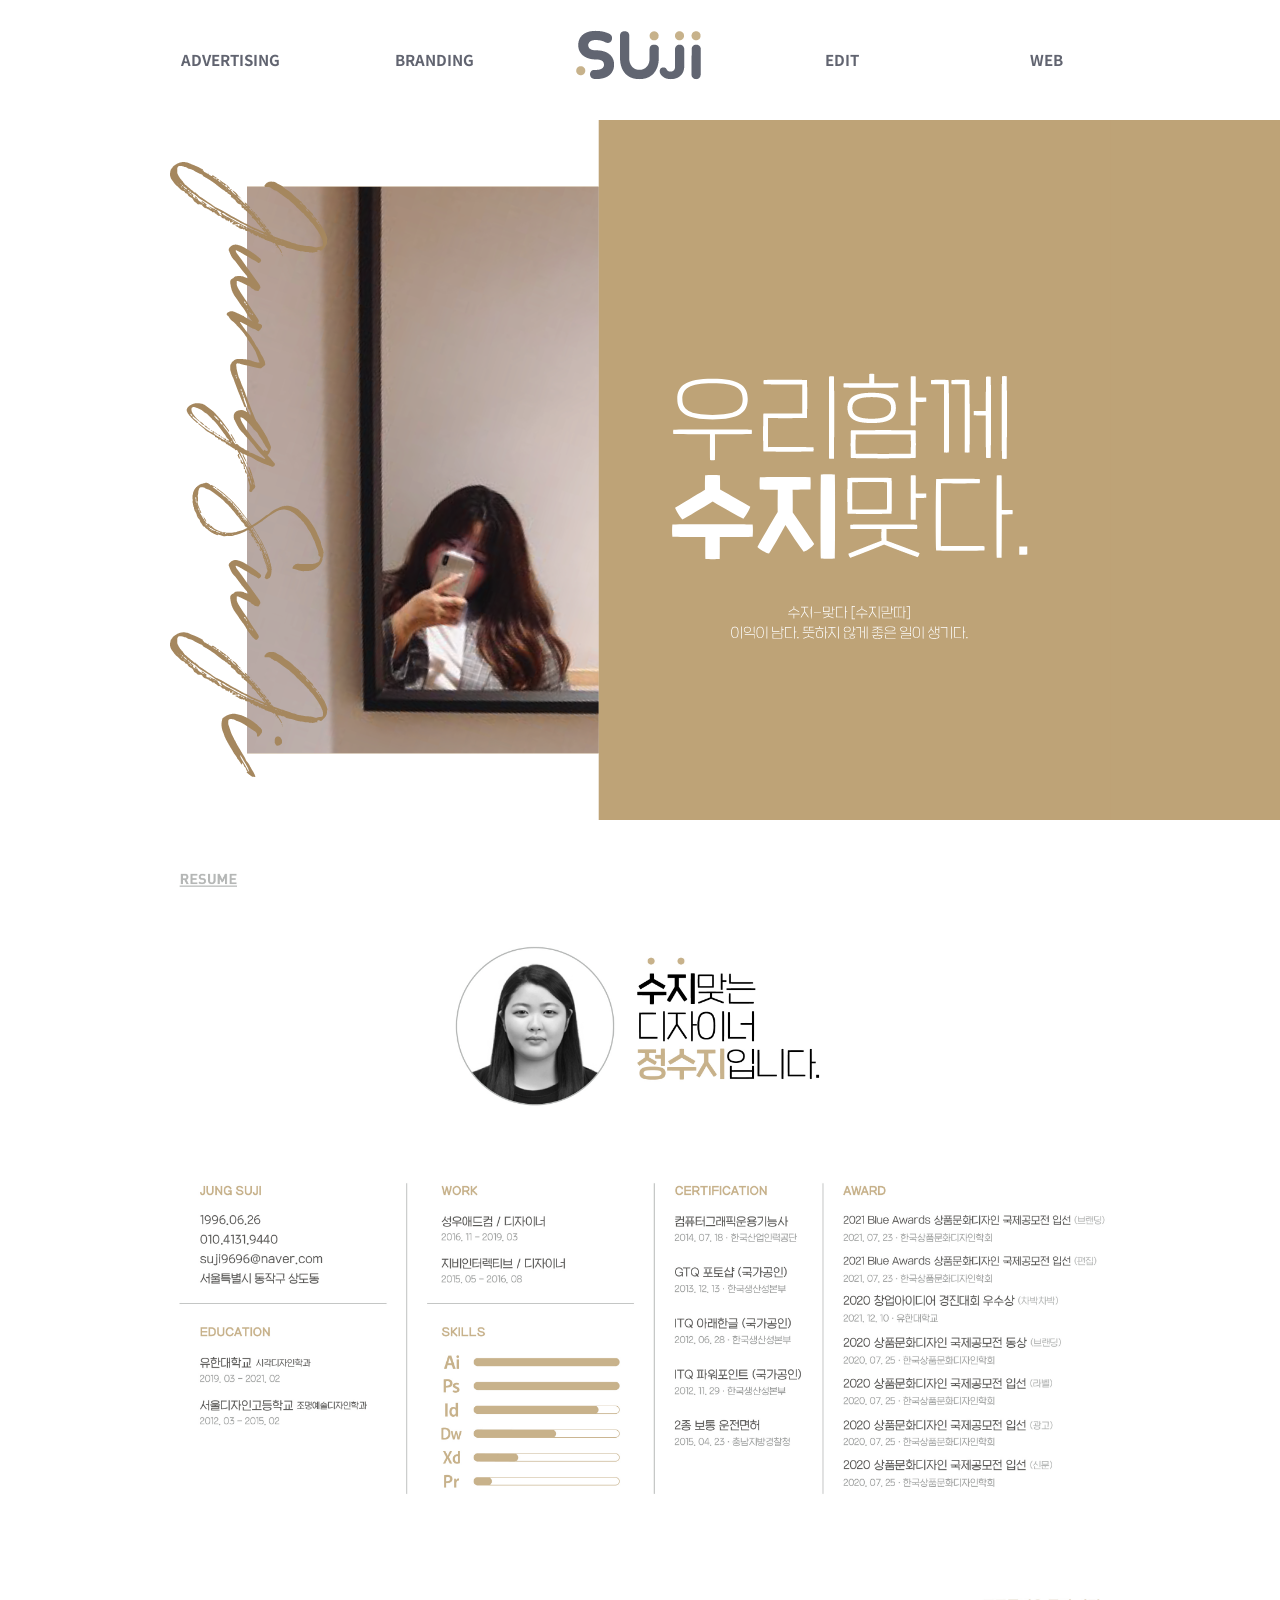
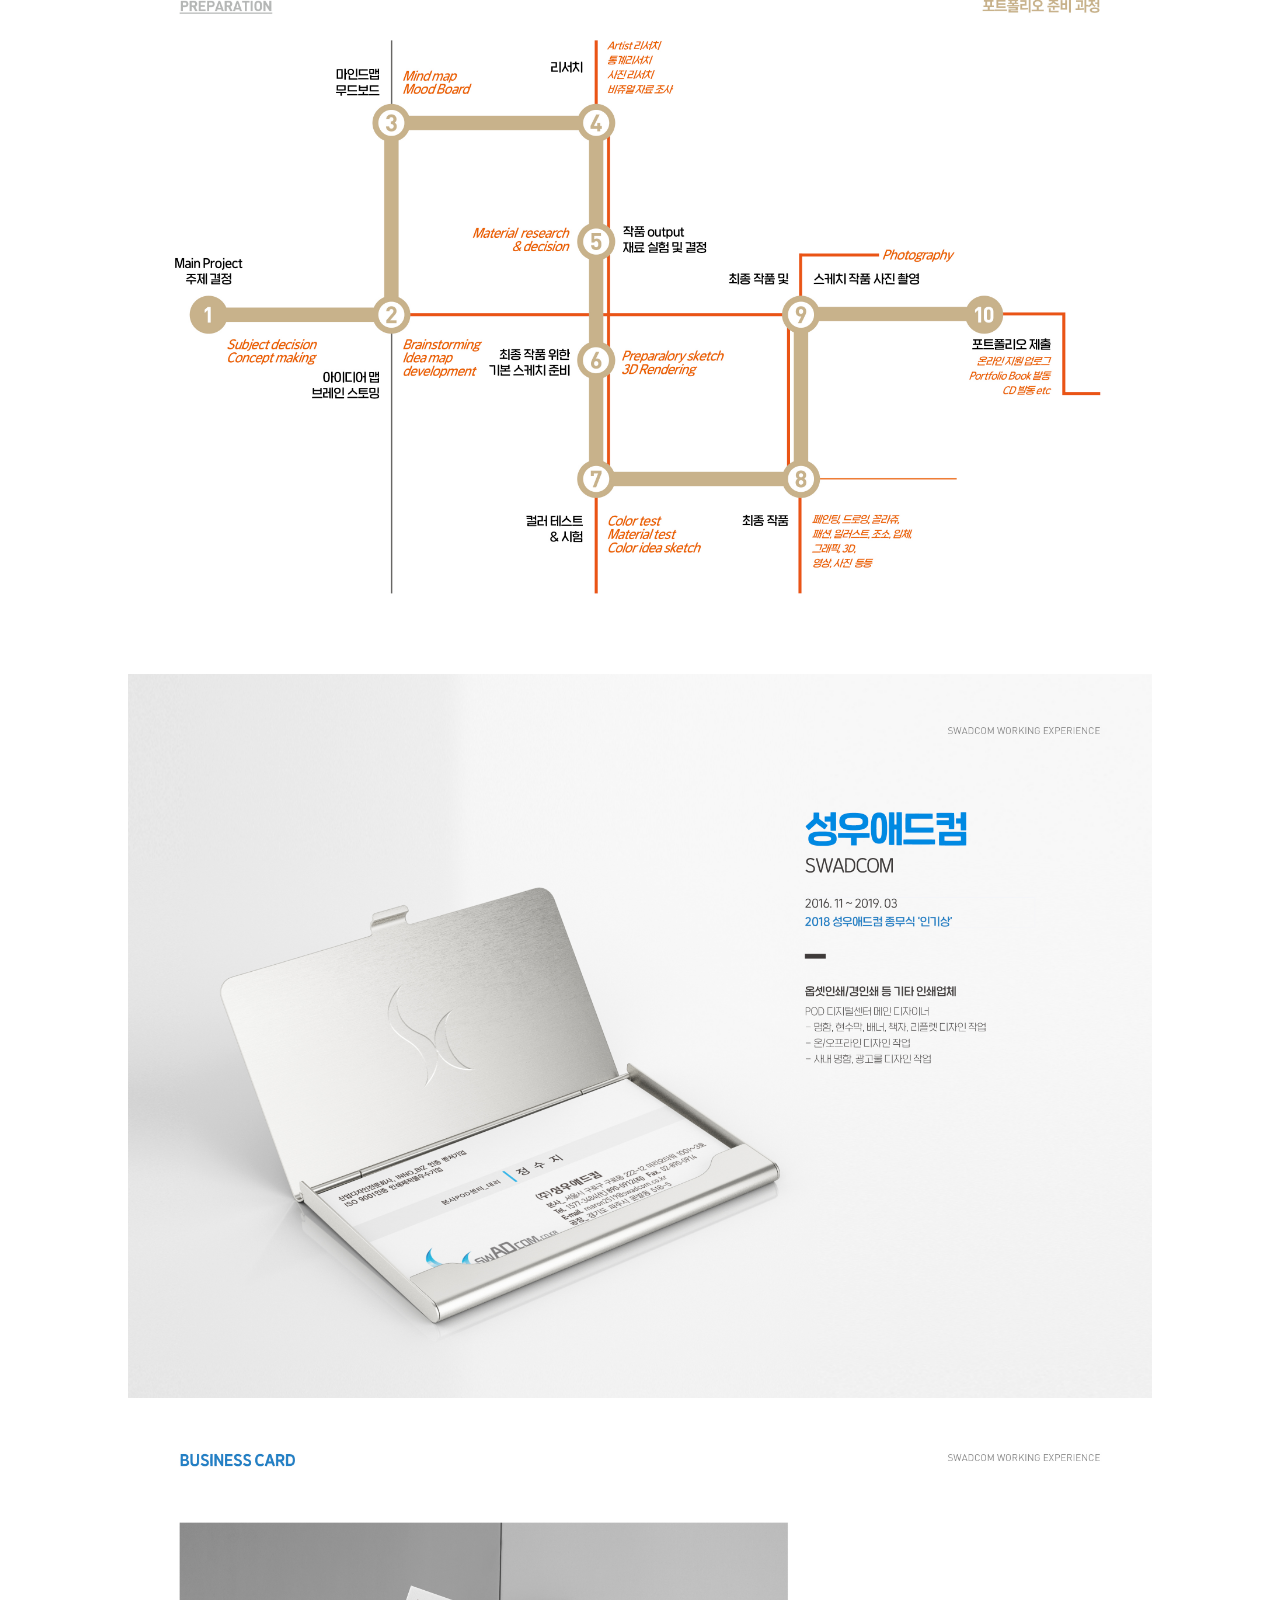
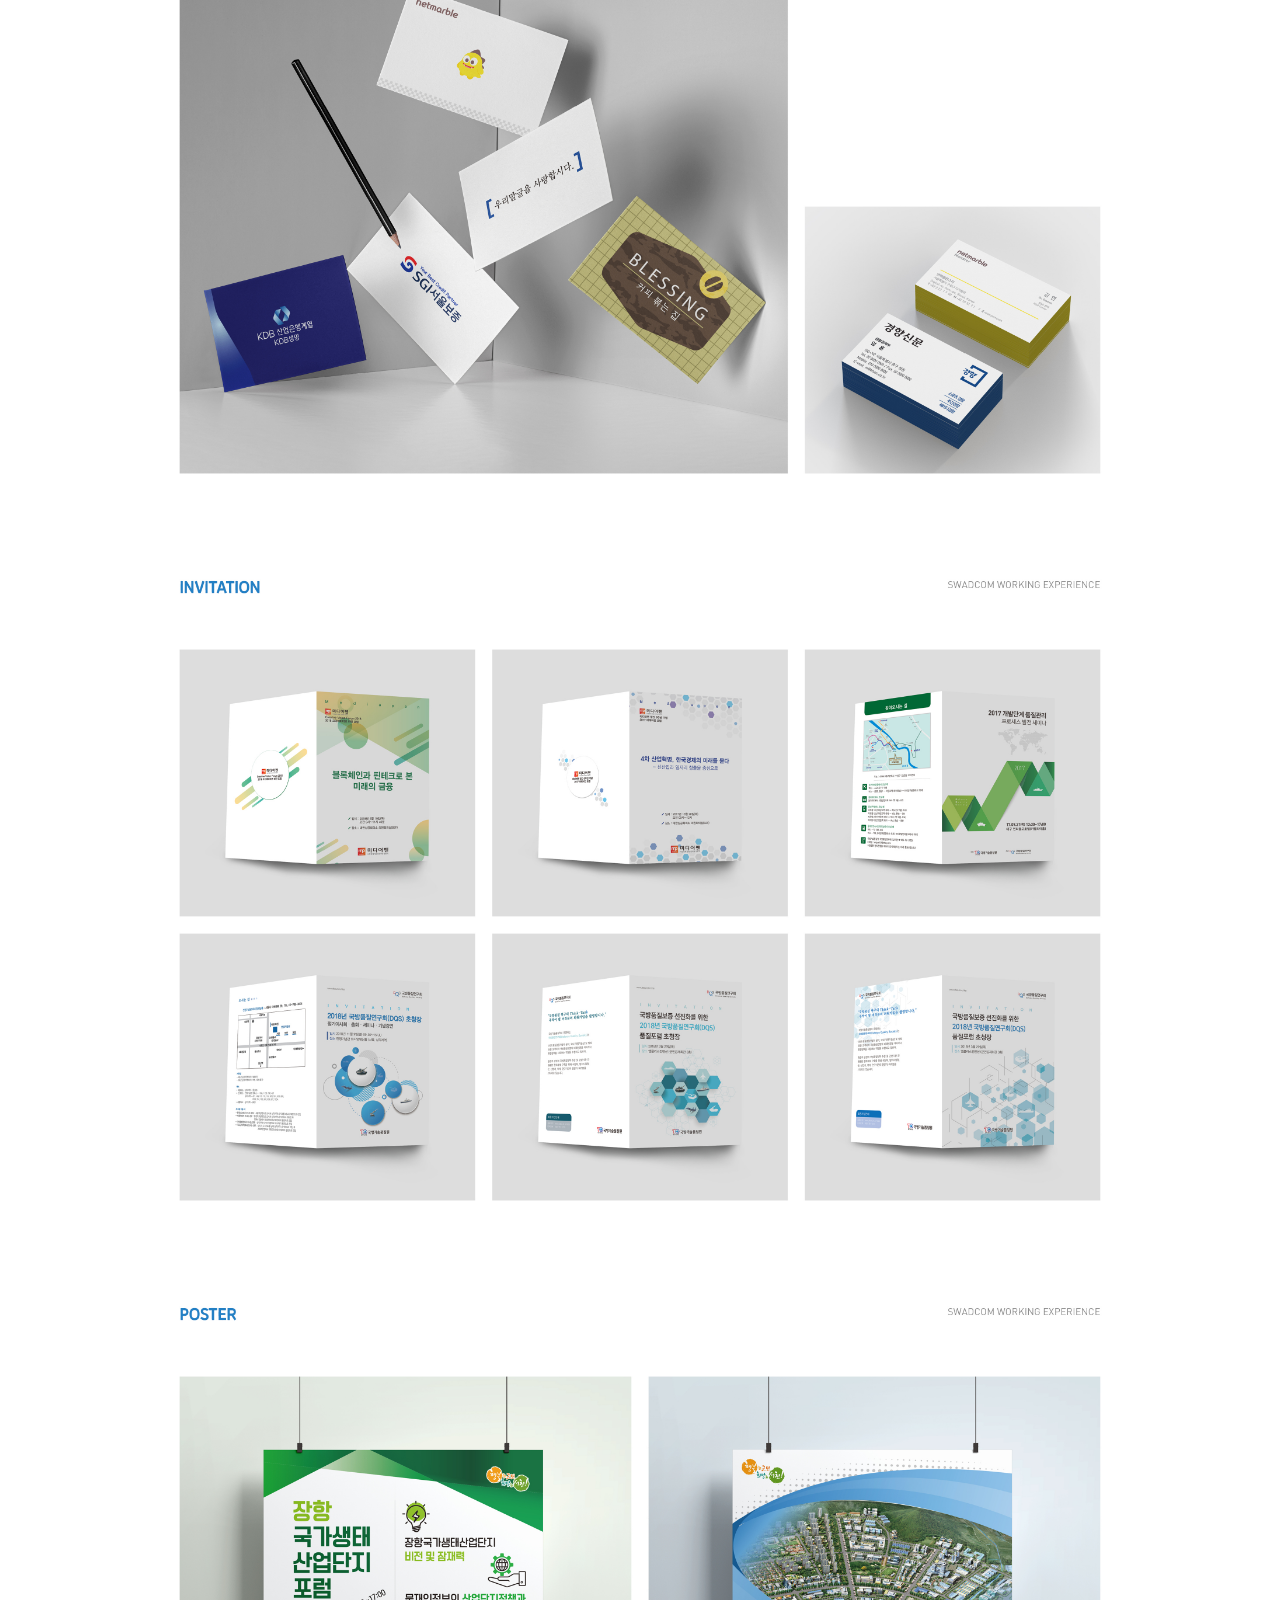
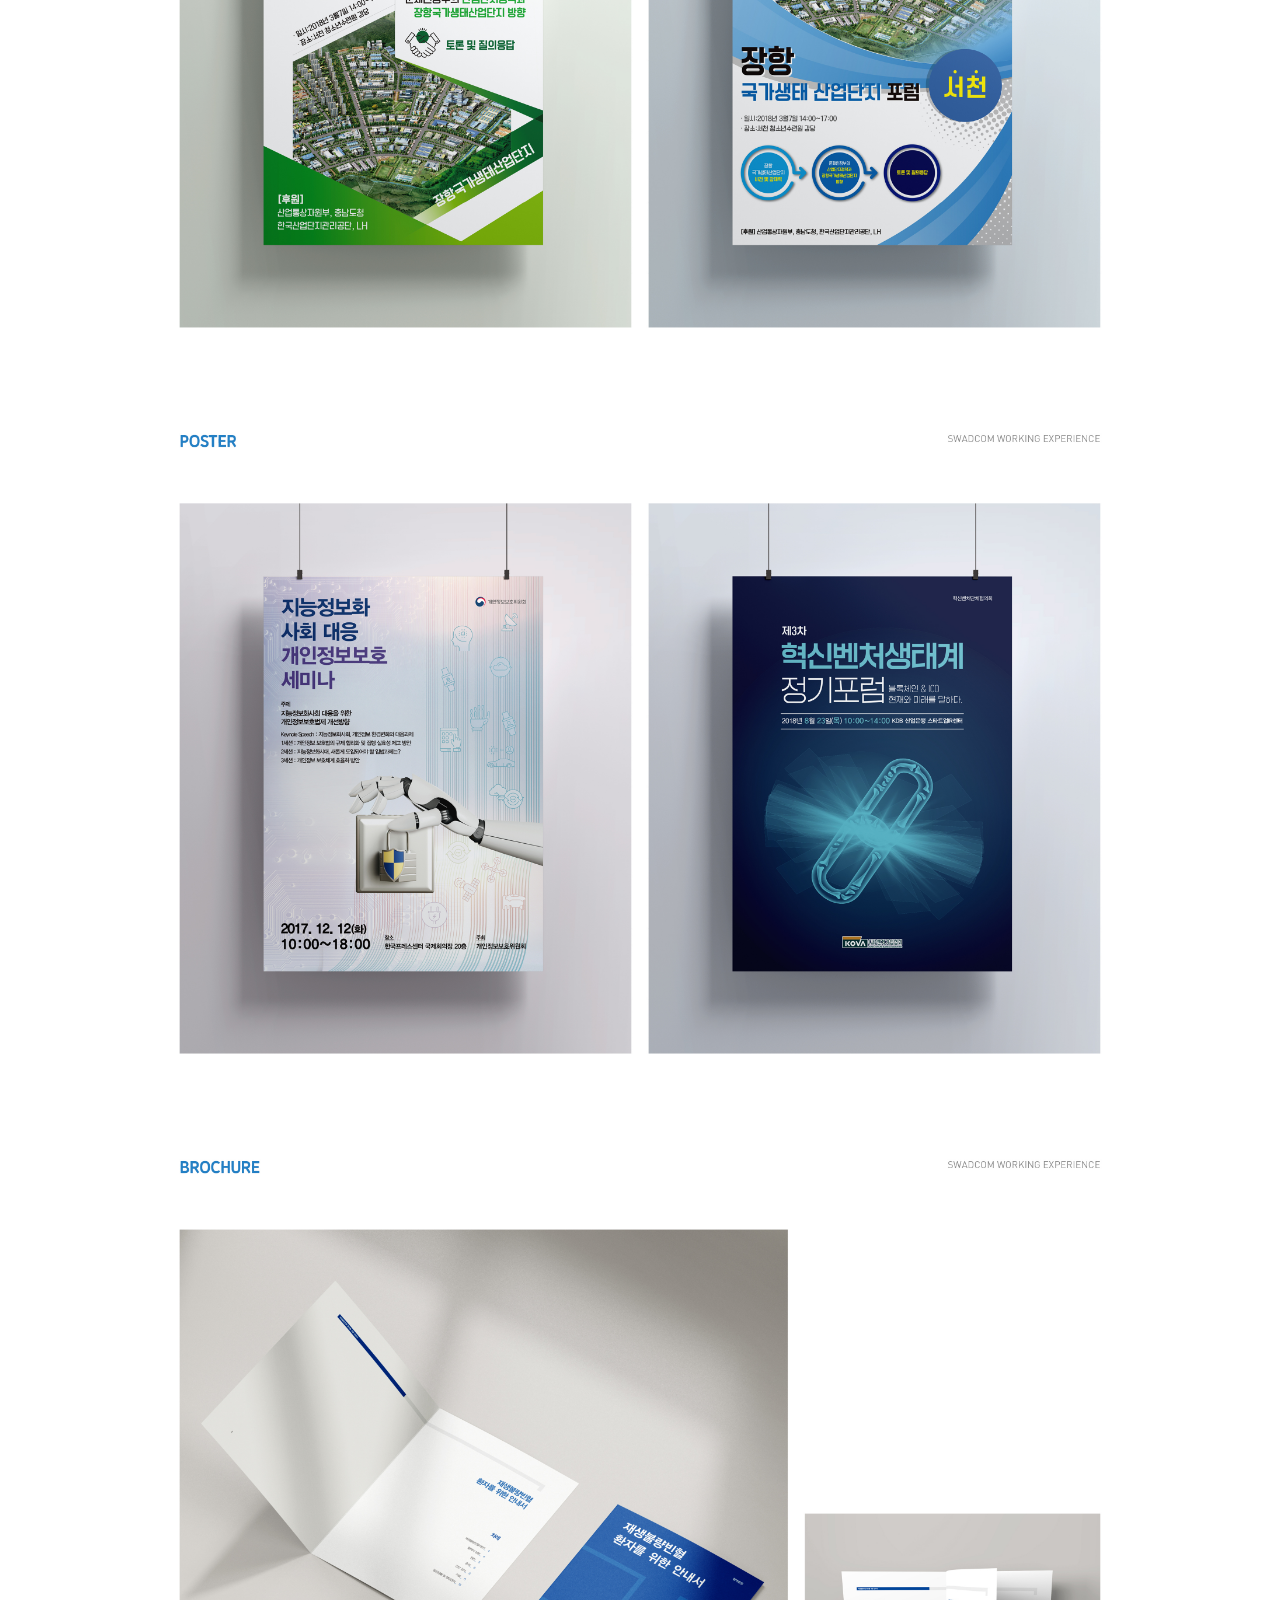
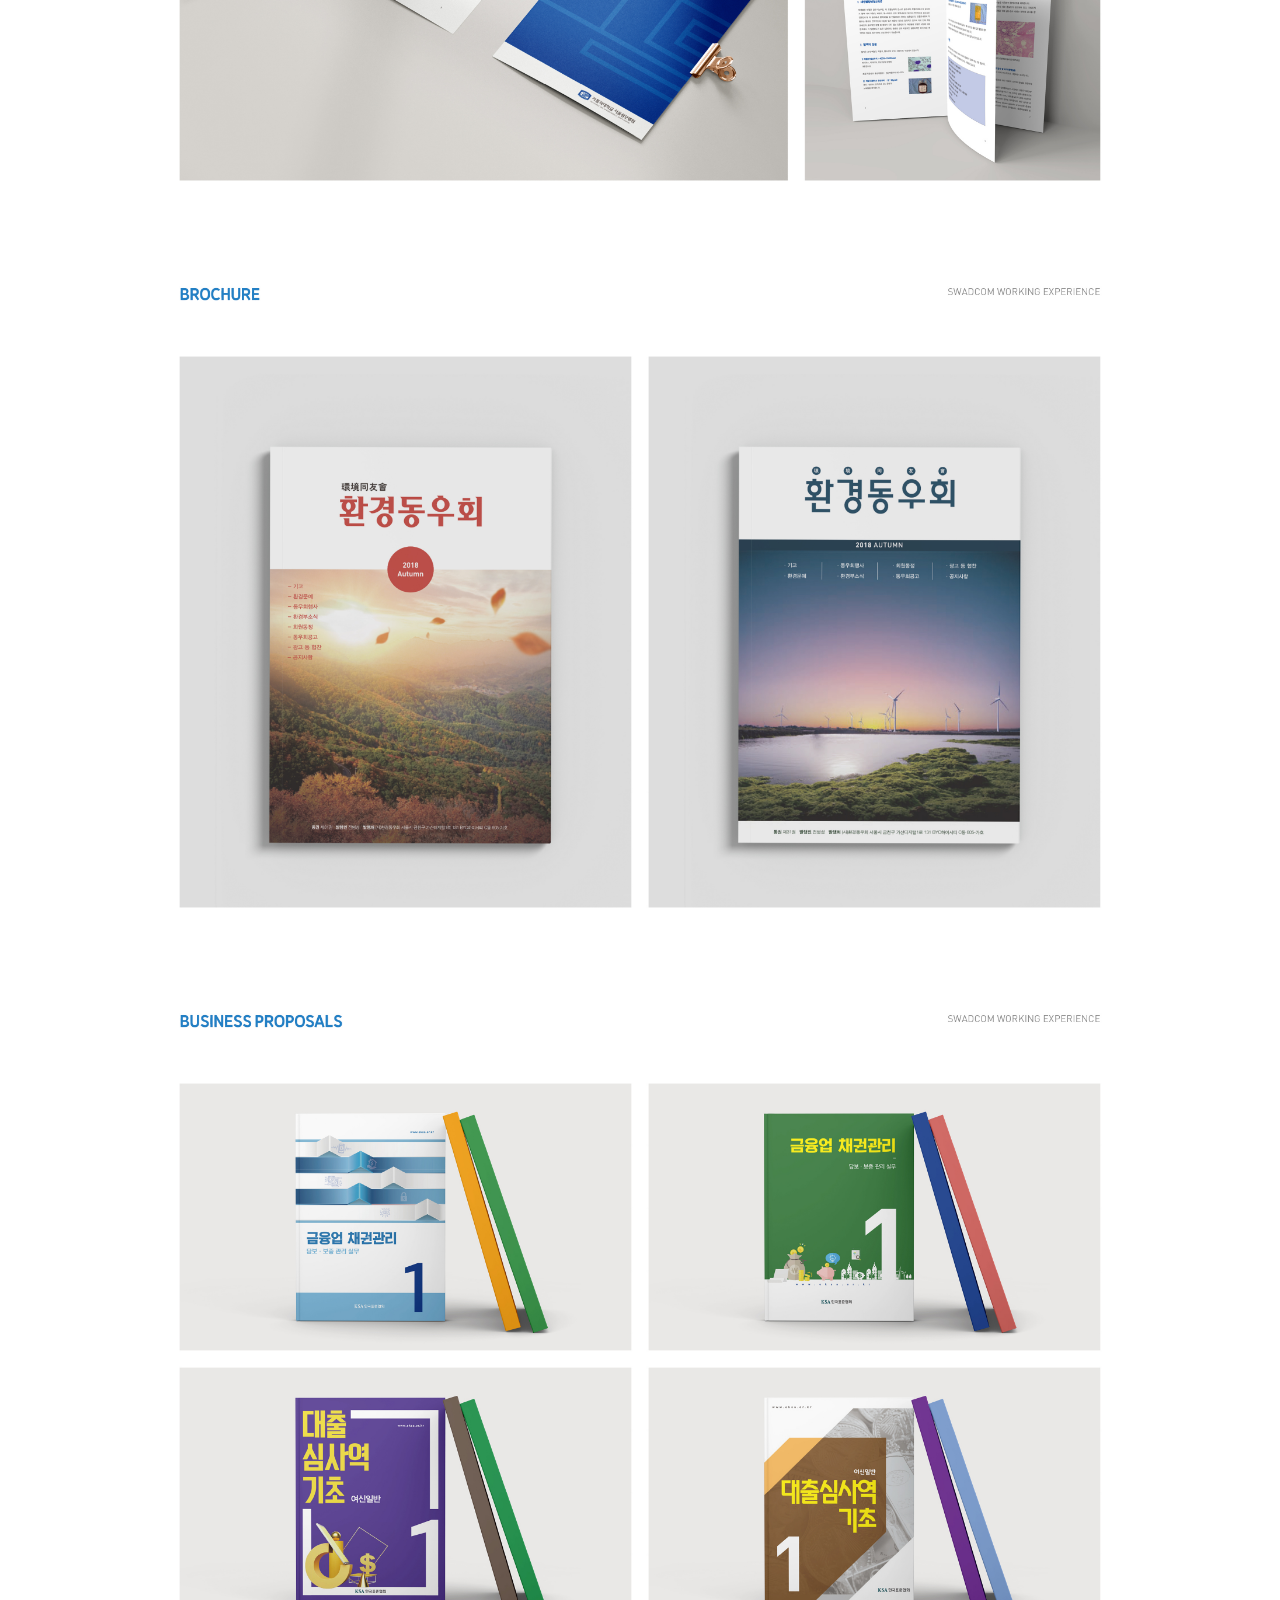
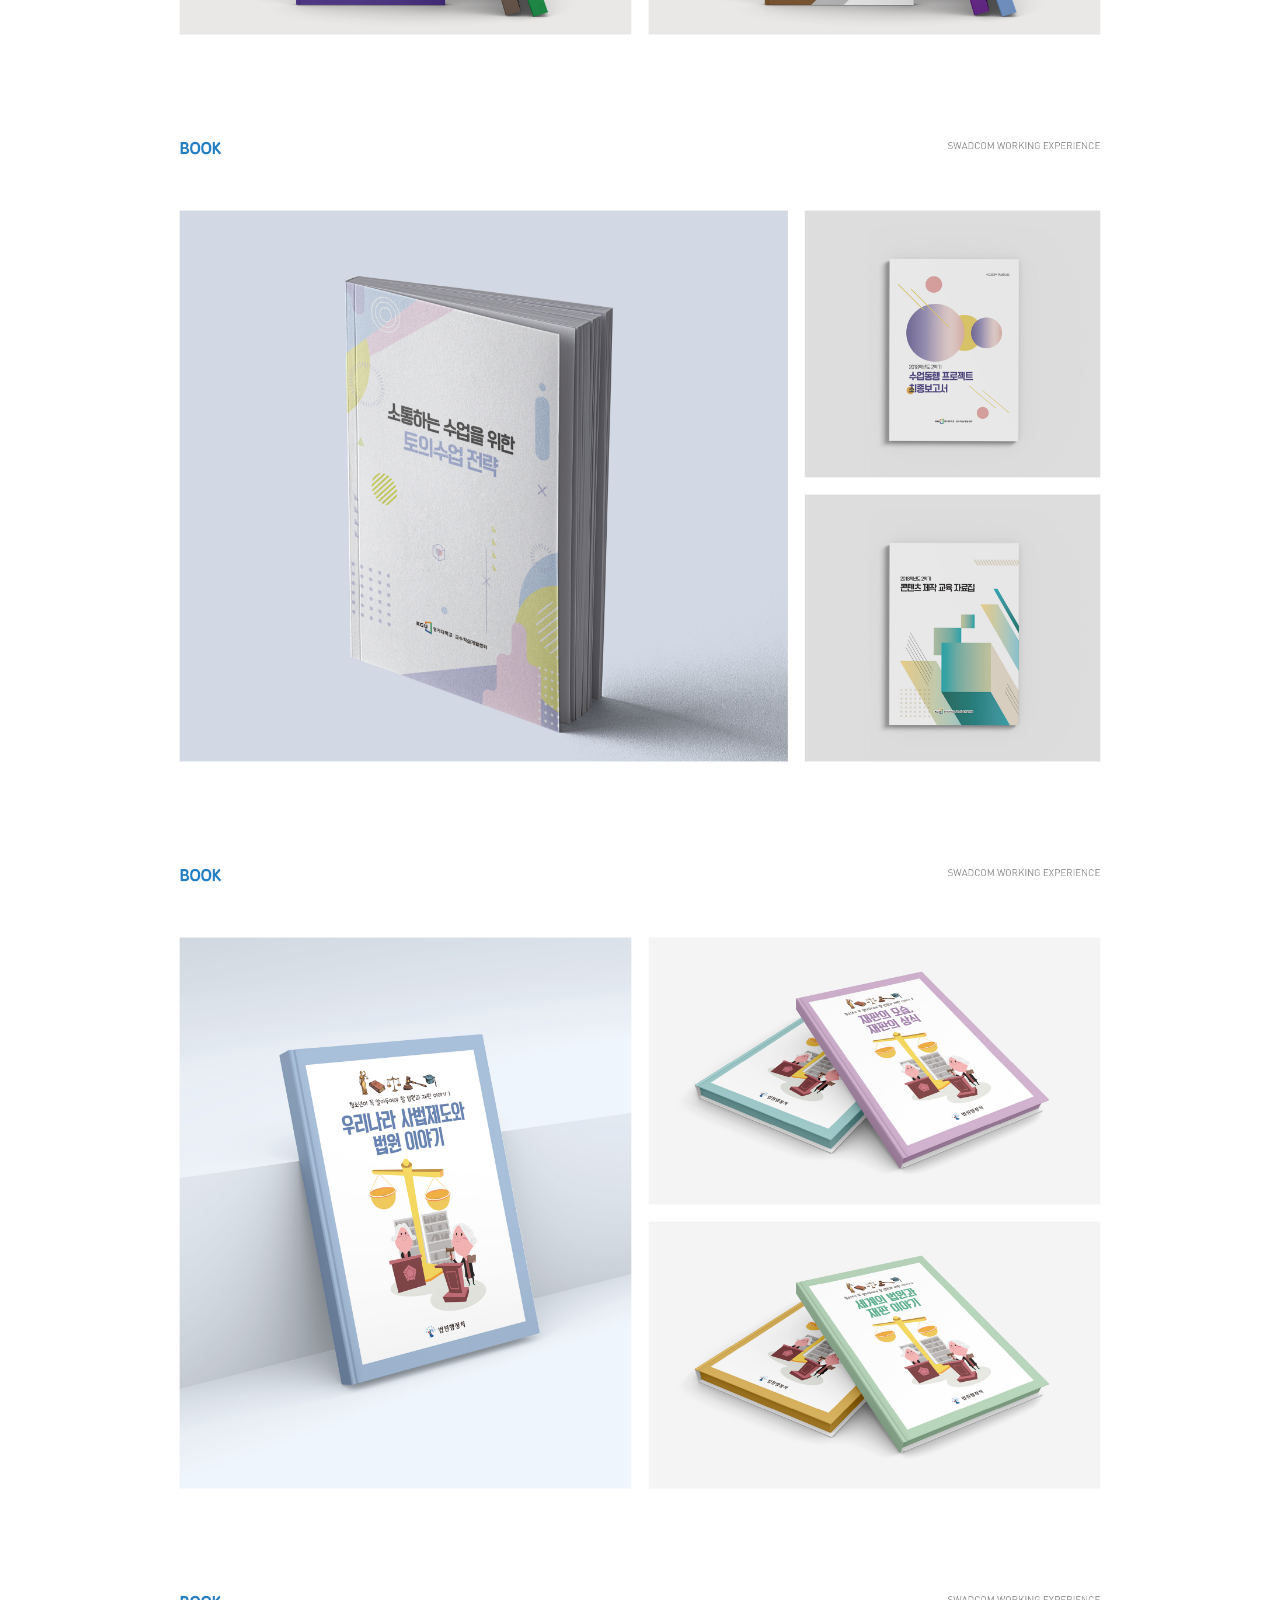
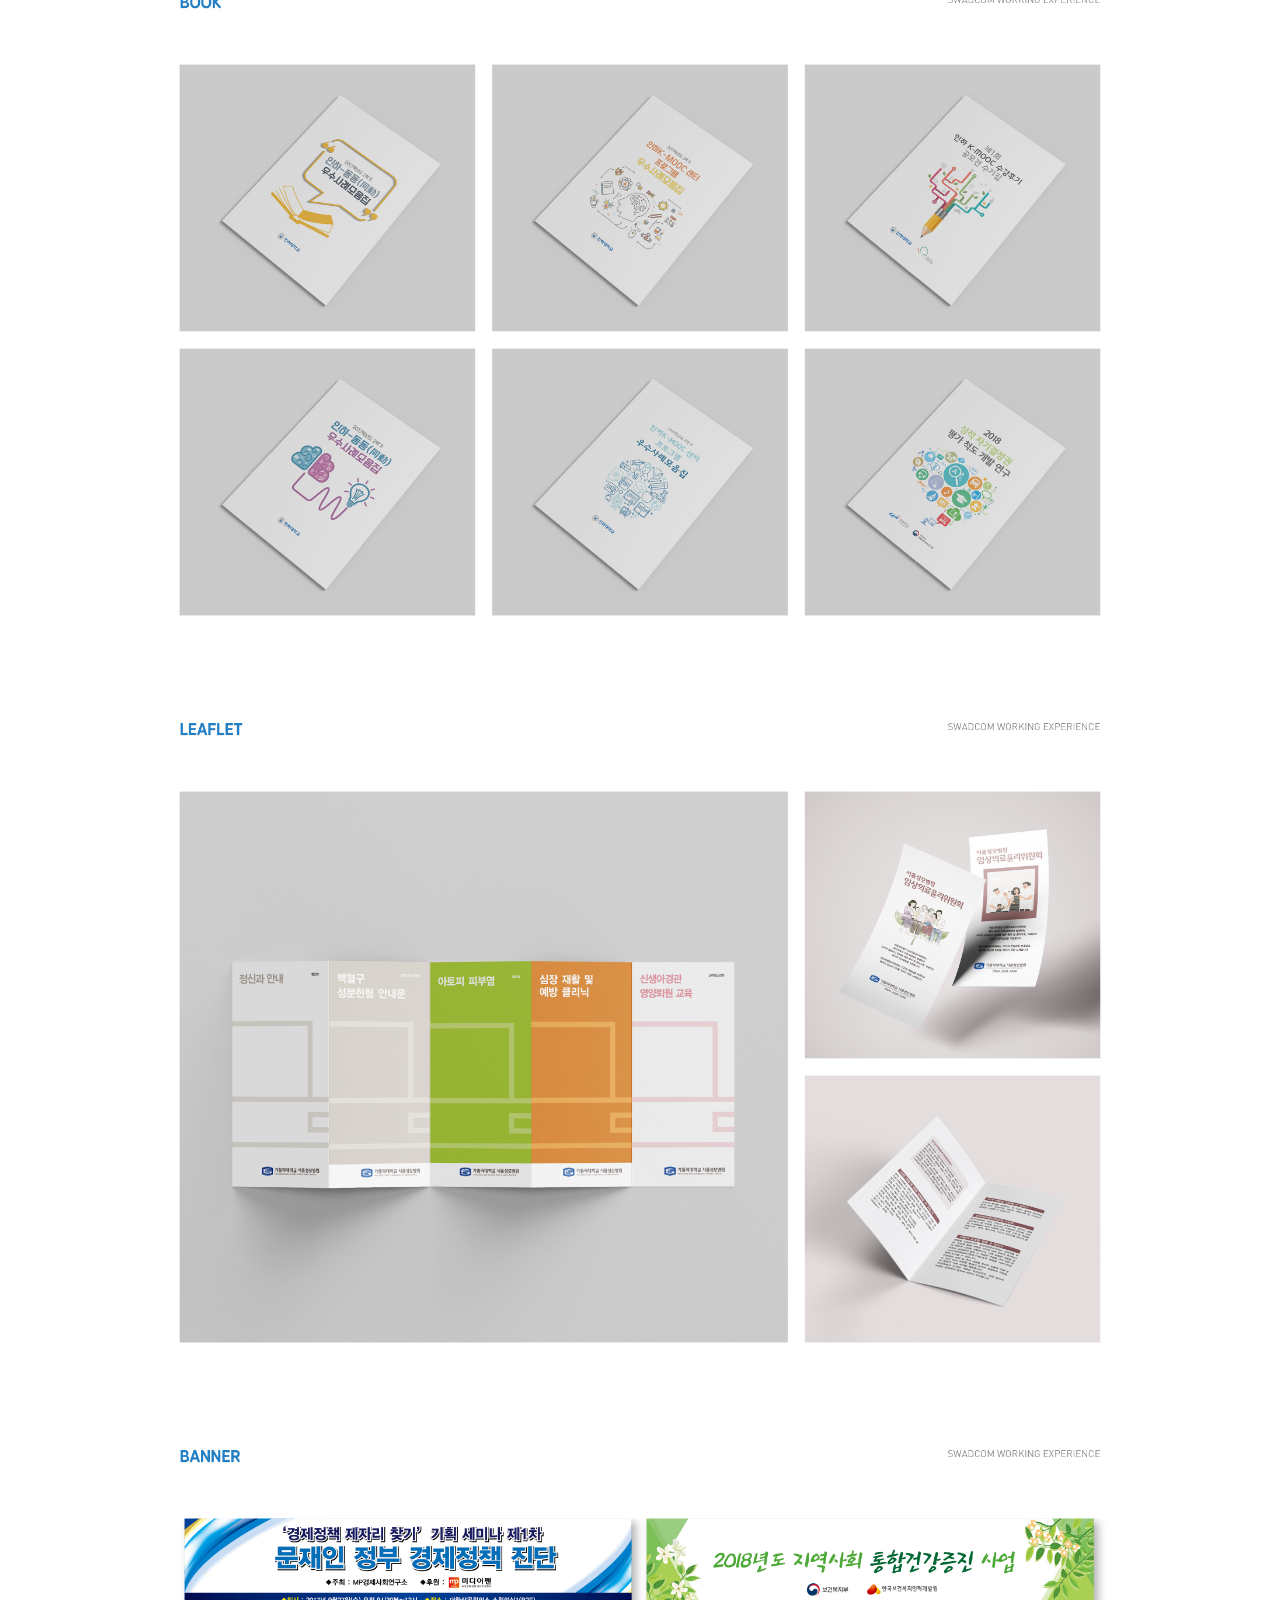
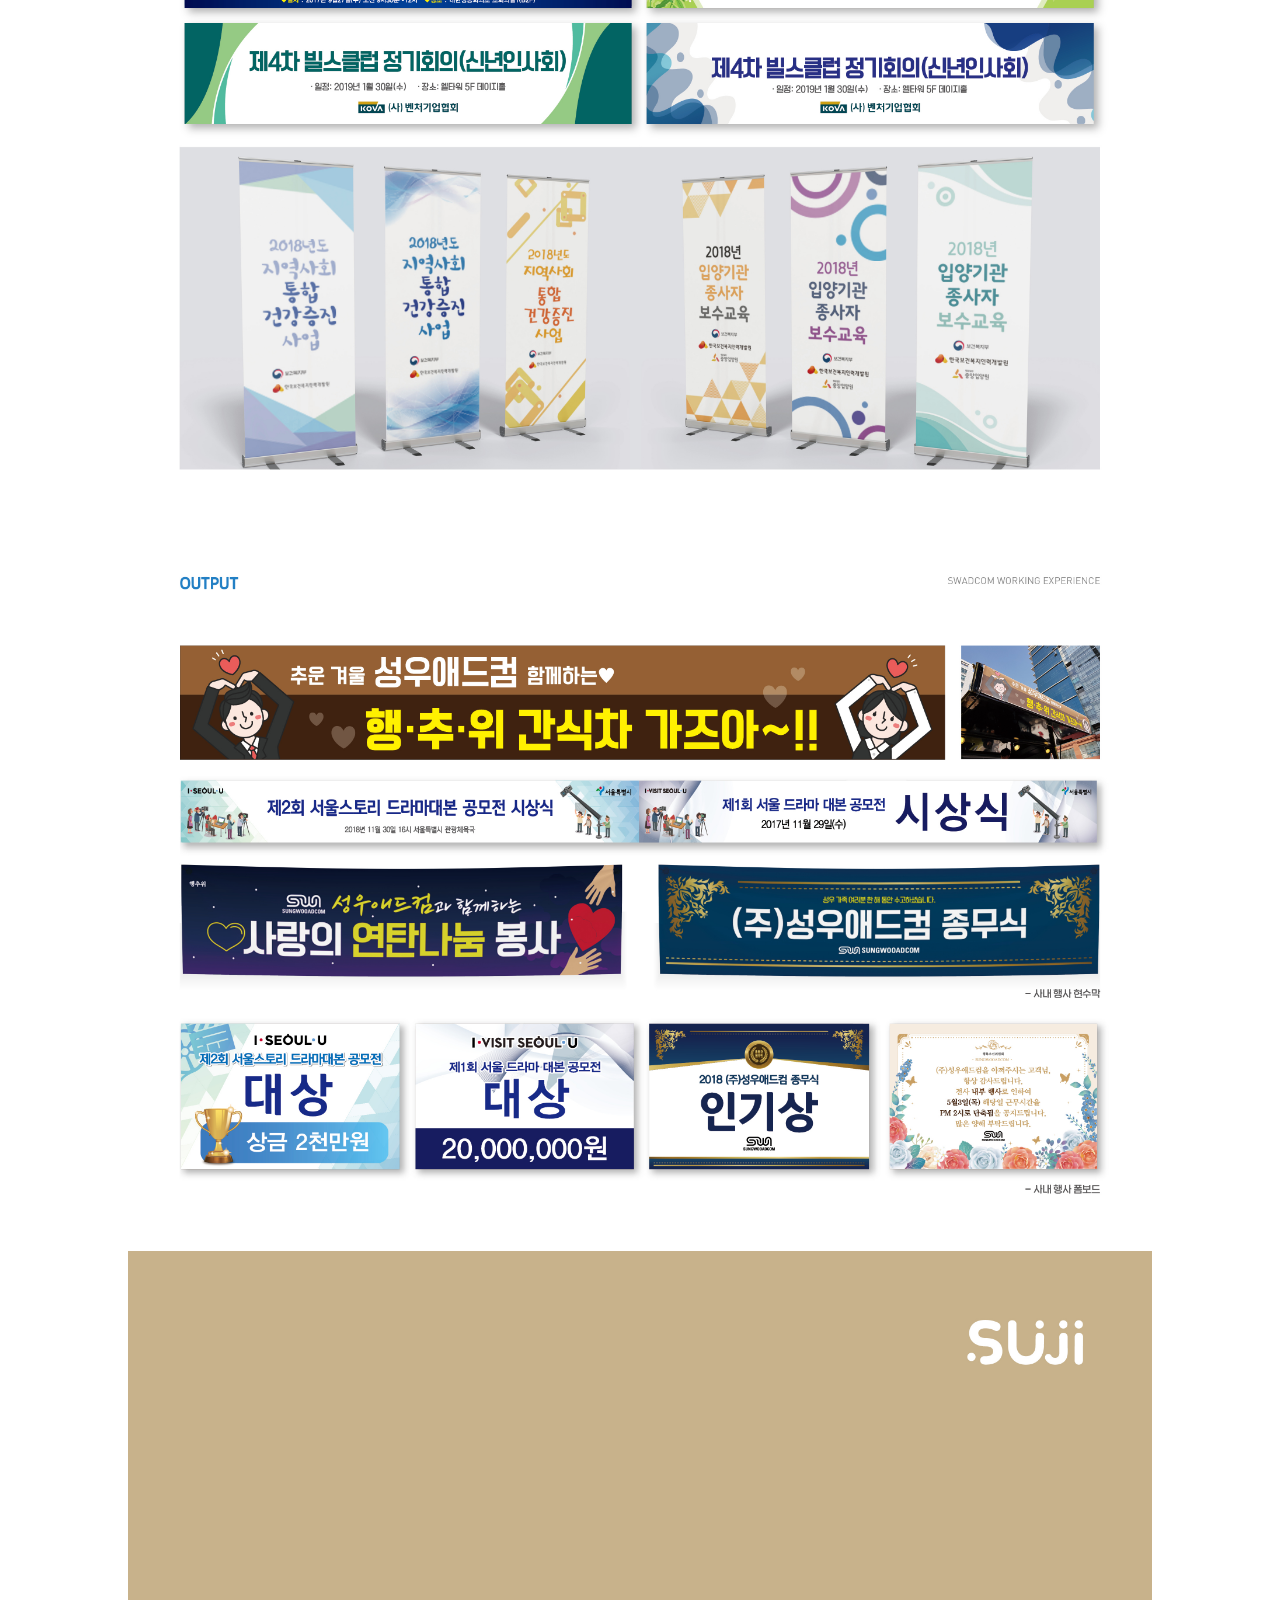
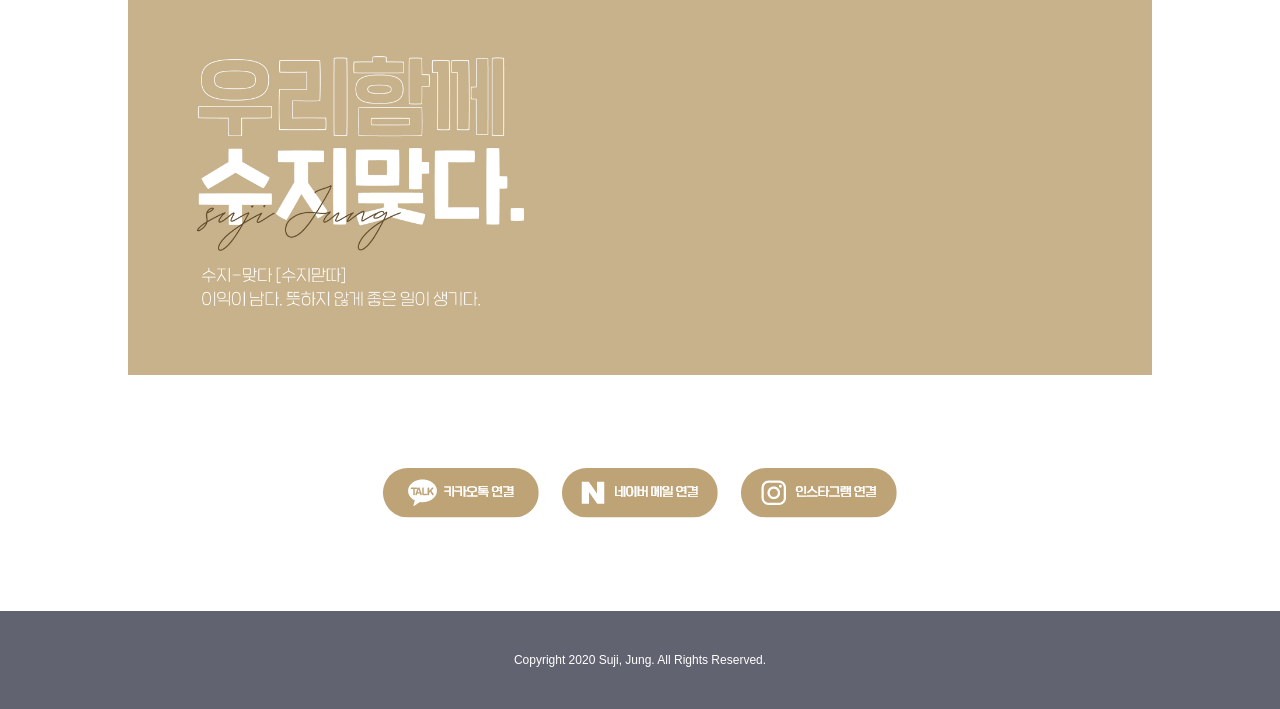
==== index.html @ 8b46e0ab "Add files via upload" ====
<!doctype html>
<html>
<head>
<meta charset="utf-8">
<title>SUJI_portfolio</title>
<!--외부스타일시트연결(link)-->
<link rel="stylesheet" href="css/style.css" type="text/css">
<link rel="preconnect" href="https://fonts.gstatic.com">
<link href="https://fonts.googleapis.com/css2?family=Lato:wght@300;400&family=Noto+Sans+KR:wght@400&display=swap" rel="stylesheet">
</head>

<script type="text/javascript"> var UserAgent = navigator.userAgent; if (UserAgent.match(/iPhone|ipad|Android|Windows CE|BlackBerry|Symbian|Windows Phone|webOS|Opera Mini|Opera Mobi|POLARIS|IEMobile|lgtelecom|nokia|SonyEricsson/i) != null || UserAgent.match(/LG|SAMSUNG|Samsung/) != null) { location.href = "m_index.html"; }
  </script>

<body>
<div id="menubar">
	<header id="header"><!--메뉴바-->
	<div>
		<ul class="gnb">
			<li><a href="advertising.html">ADVERTISING</a></li>
			<li><a href="branding.html">BRANDING</a></li>
			<li><a href="index.html"><img src="img/logo.png" alt="로고"></a></li>
			<li><a href="edit.html">EDIT</a></li>
			<li><a href="web.html">WEB</a></li>
		</ul>
	</div>
	</header>
</div>

<div class="main"><!--메인비쥬얼-->
	<div id="visual">
		<img src="img/index/main.png" alt="메인이미지">
	</div>
</div>

<div id="container"><!--컨텐츠-->
	<div class="container_1">
		<img src="img/index/main_img (1).jpg" alt="작품">
		<img src="img/index/main_img (2).jpg" alt="작품">
		<img src="img/index/main_img (3).jpg" alt="작품">
		<img src="img/index/main_img (4).jpg" alt="작품">
		<img src="img/index/main_img (5).jpg" alt="작품">
		<img src="img/index/main_img (6).jpg" alt="작품">
		<img src="img/index/main_img (7).jpg" alt="작품">
		<img src="img/index/main_img (8).jpg" alt="작품">
		<img src="img/index/main_img (9).jpg" alt="작품">
		<img src="img/index/main_img (10).jpg" alt="작품">
		<img src="img/index/main_img (11).jpg" alt="작품">
		<img src="img/index/main_img (12).jpg" alt="작품">
		<img src="img/index/main_img (13).jpg" alt="작품">
		<img src="img/index/main_img (14).jpg" alt="작품">
		<img src="img/index/main_img (15).jpg" alt="작품">
		<img src="img/index/main_img (16).jpg" alt="작품">
		<img src="img/index/main_img (17).jpg" alt="끝">
	</div>
</div>

<div id="link"><!--sns연결-->
		<a href="https://open.kakao.com/o/su3KUHgd" rel="카카오톡"><img src="img/index/link.png"></a>
		<a href="mailto:suji9696@naver.com" rel="메일"><img src="img/index/link2.png"></a>
		<a href="https://www.instagram.com/bonanza.2g/" rel="인스타그램"><img src="img/index/link3.png"></a>
</div>

<footer id="footer"><!--푸터-->
		<address class="company">Copyright 2020 Suji, Jung. All Rights Reserved.</address>
</footer>

</body>
</html>
---- css/style.css ----
@charset "utf-8";


*{margin:0; padding:0;} 
body {font-size:12px; font-family:sans-serif;}
ul {list-style:none;} 
img {border:0;}
a {text-decoration:none; color:#000;}


#menubar {width:1024px; margin:0 auto;} /* 메뉴바 */
#header {width:1024px;  height:120px; overflow:hidden; text-align: center; vertical-align: middle;}

.logo {width:250px; height:60px;}
.gnb {width:1024px; height:100px; padding: 0; padding-top: 20px; overflow:hidden; font-family: 'Lato', sans-serif;
font-family: 'Noto Sans KR', sans-serif;}

.gnb li {float:left; width:204px; text-align:center; line-height: 80px; display: inline-block; }
.gnb a {display:block; width:100%; color:#616470; transition:all 0.4s; font-weight:bold; font-size:15px;}
.gnb a:hover {box-sizing:border-box; font-size:17.5px; color:#c7b28b; } /* 링크에 마우스를 올렸을 때*/
.gnb .gnb1 {color:#c7b28b;}

#visual{position: absolute; top:0; left:50%; width: 1024px; margin-left: -512px; text-align: center; z-index: 10;}
.main {position: relative; height: 700px; }
.main:after{content:""; display: block; position: absolute; top:0; left:50%; width:50%; height: 700px; background: #bea377;}

#container {width:1024px; margin: 0 auto;} /* 컨텐츠 */
.container_1 img { width:1024px; text-align: center}

#link {width:1024px; margin: auto; padding:90px 0; text-align: center;} /* sns아이콘 */
#link a{display: inline-block; margin-left:20px;}
#link a:first-child{margin-left:0;}

#footer {padding:42px 0;text-align: center; color:#FFFFFF; background:#616470} /* 푸터 */
#footer address {font-style: normal;}


/*서부페이지*/
#visual1 {position: absolute; top:0; left:50%; width: 1024px; margin-left: -512px; text-align: center; z-index: 10; padding-top: 183px;}
.main1 {position: relative; height: 600px; background: #c7b28b; margin-bottom: 100PX;}

#container_sub {width:1024px; margin: 0 auto;} /* 컨텐츠 */
#container_sub div {padding-bottom: 100px;}
#container_sub div > img{display: block; margin:0 auto; width:1024px; text-align: center;}
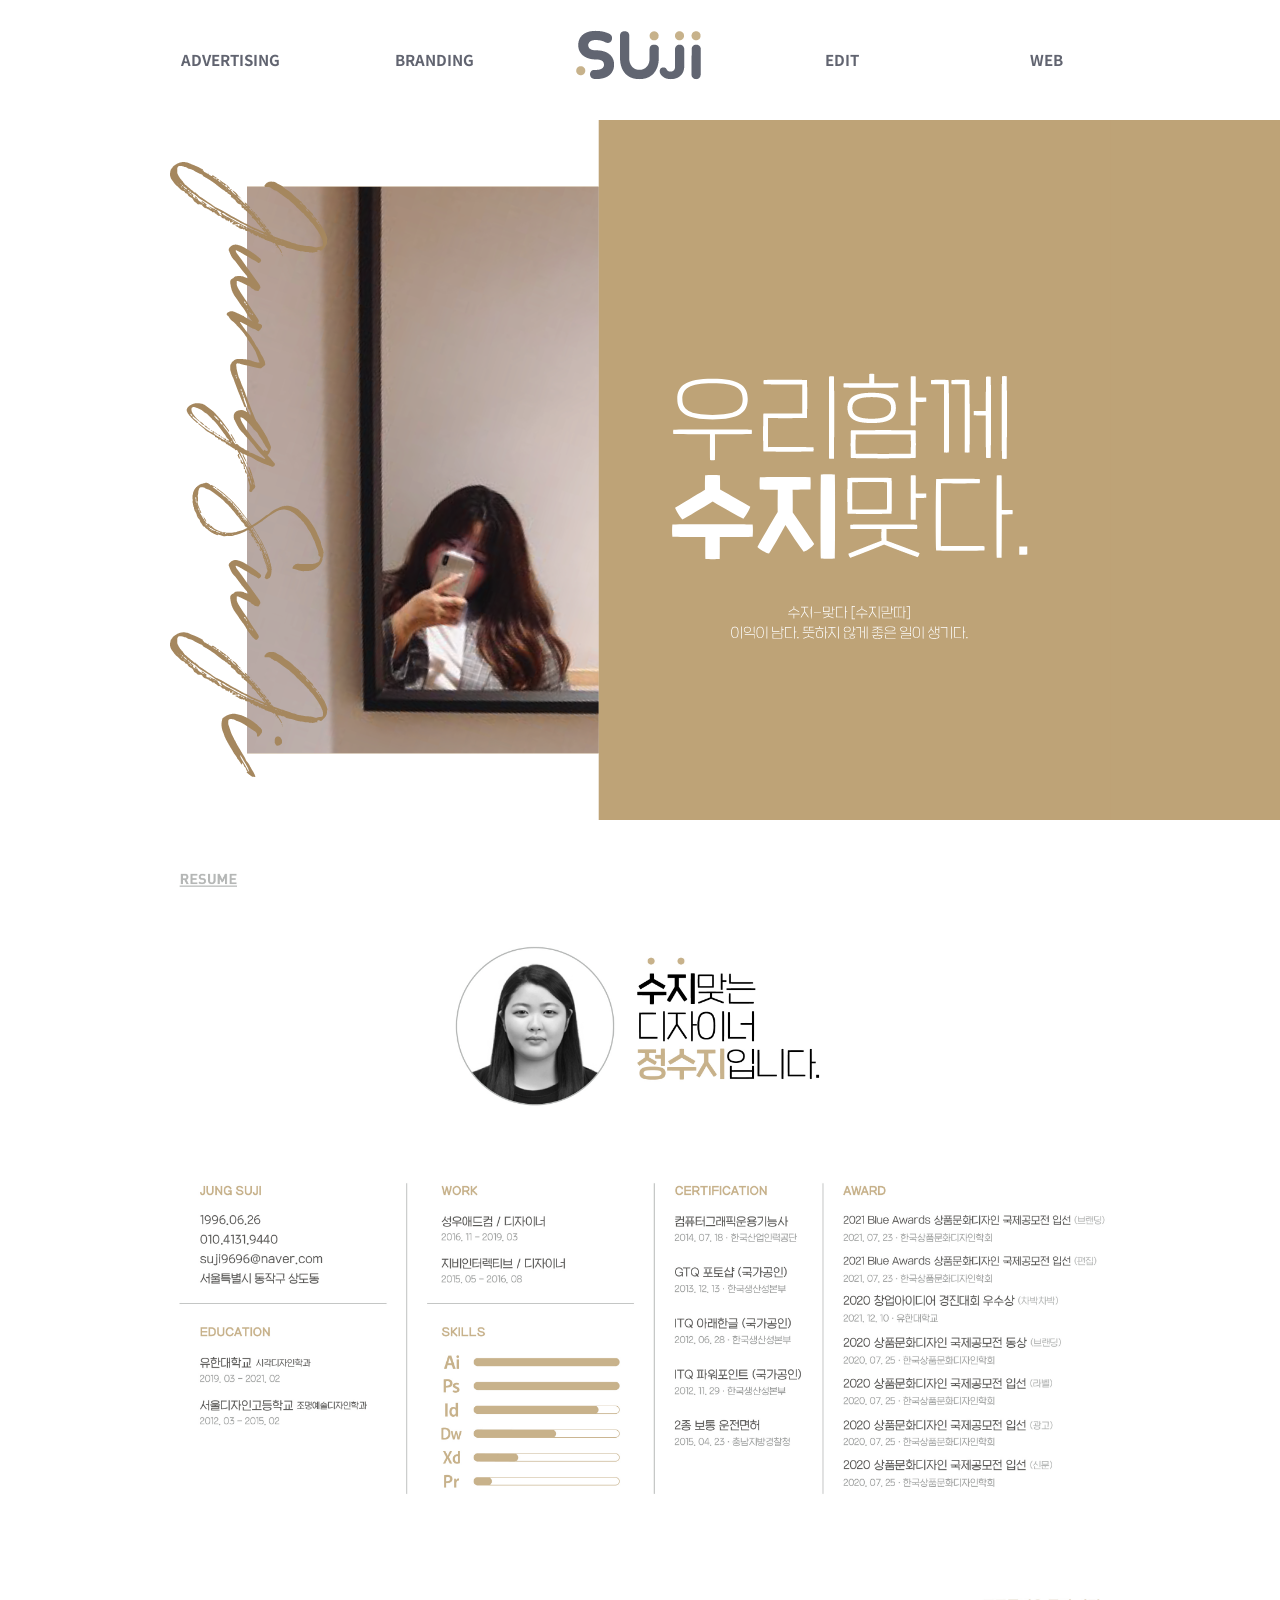
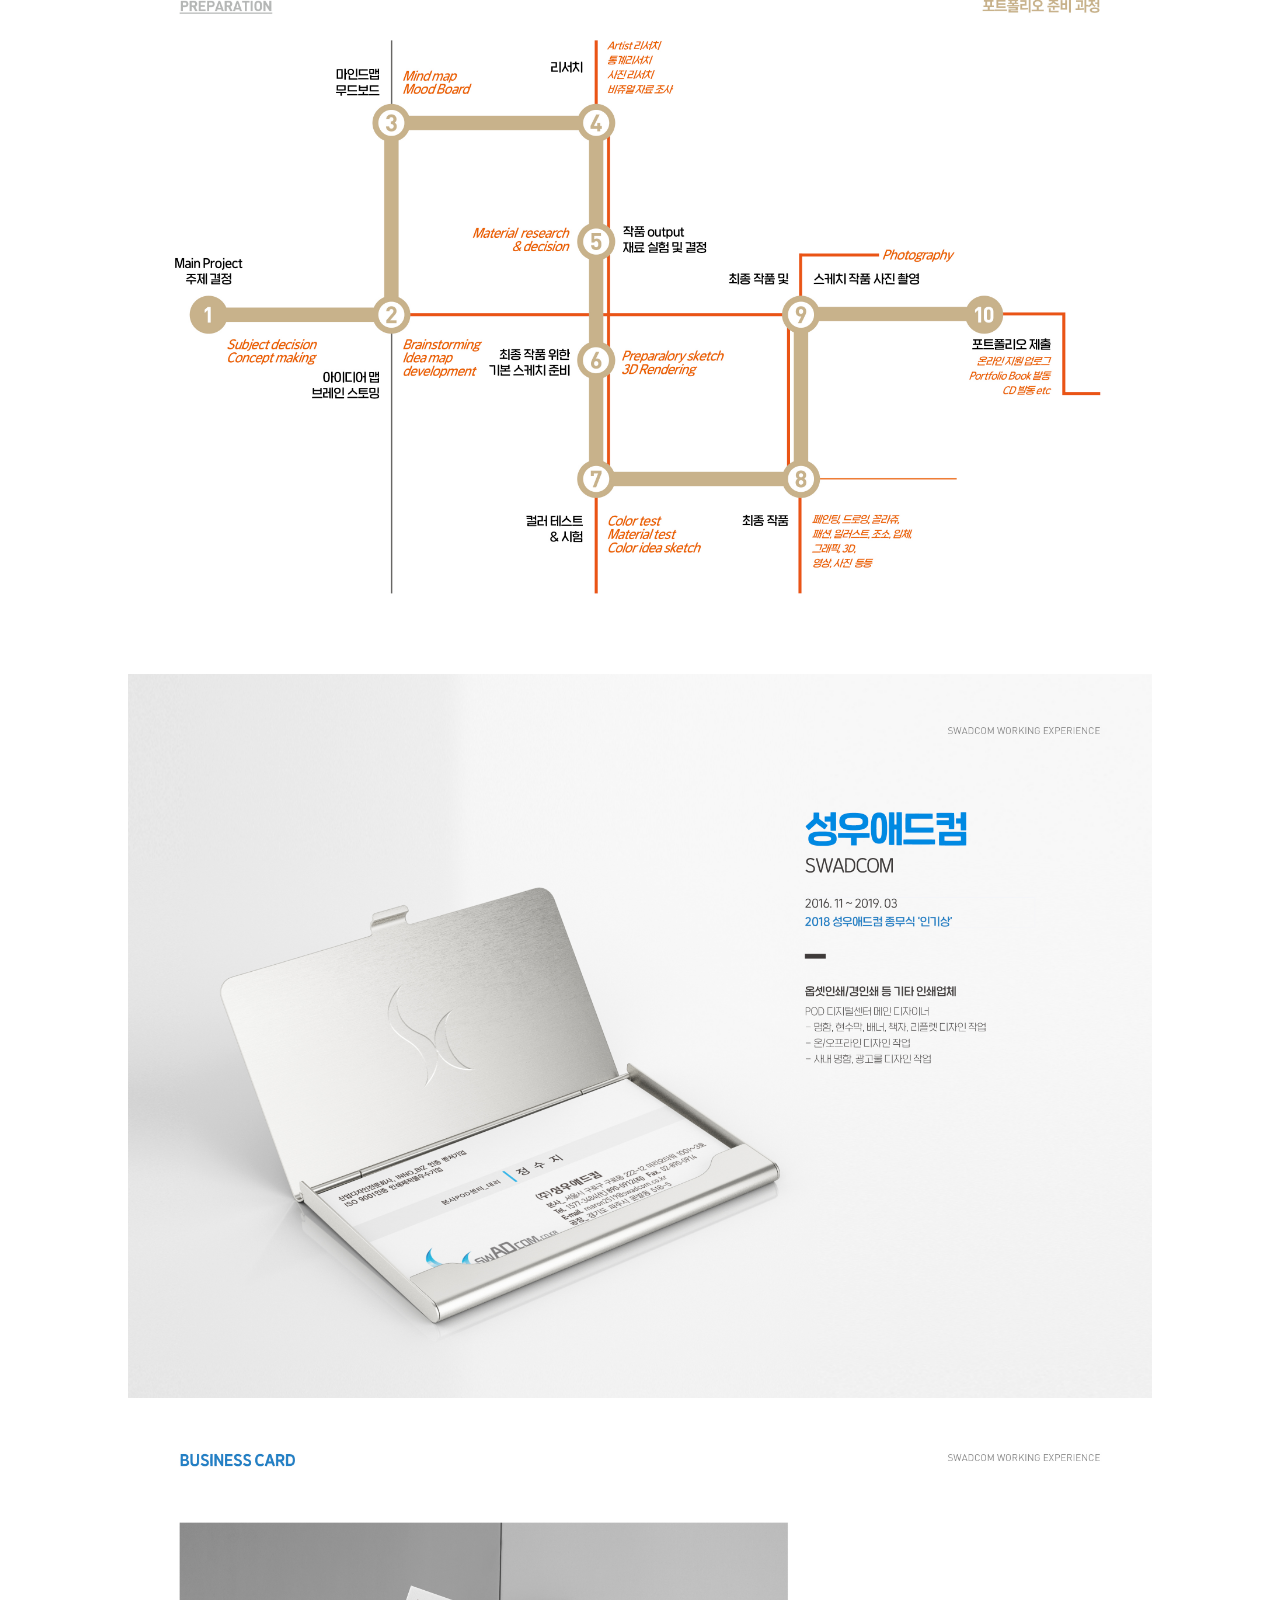
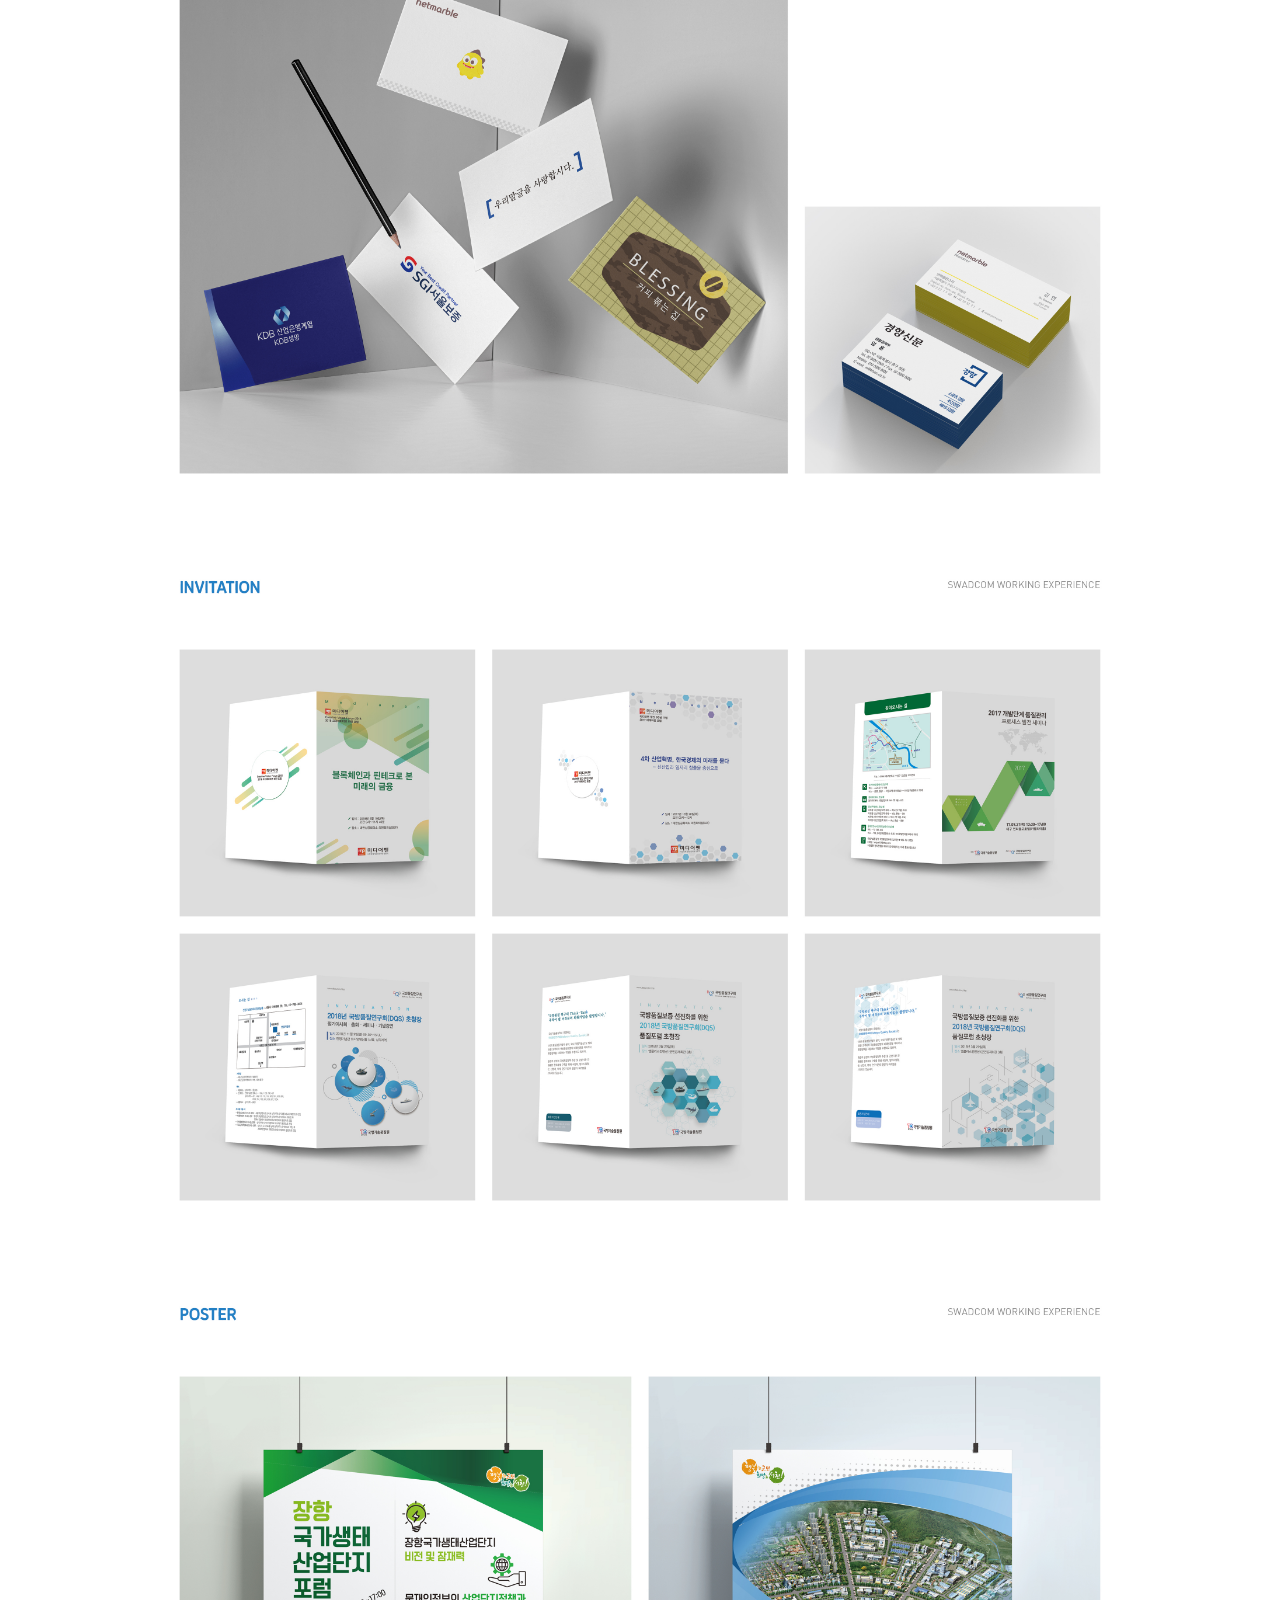
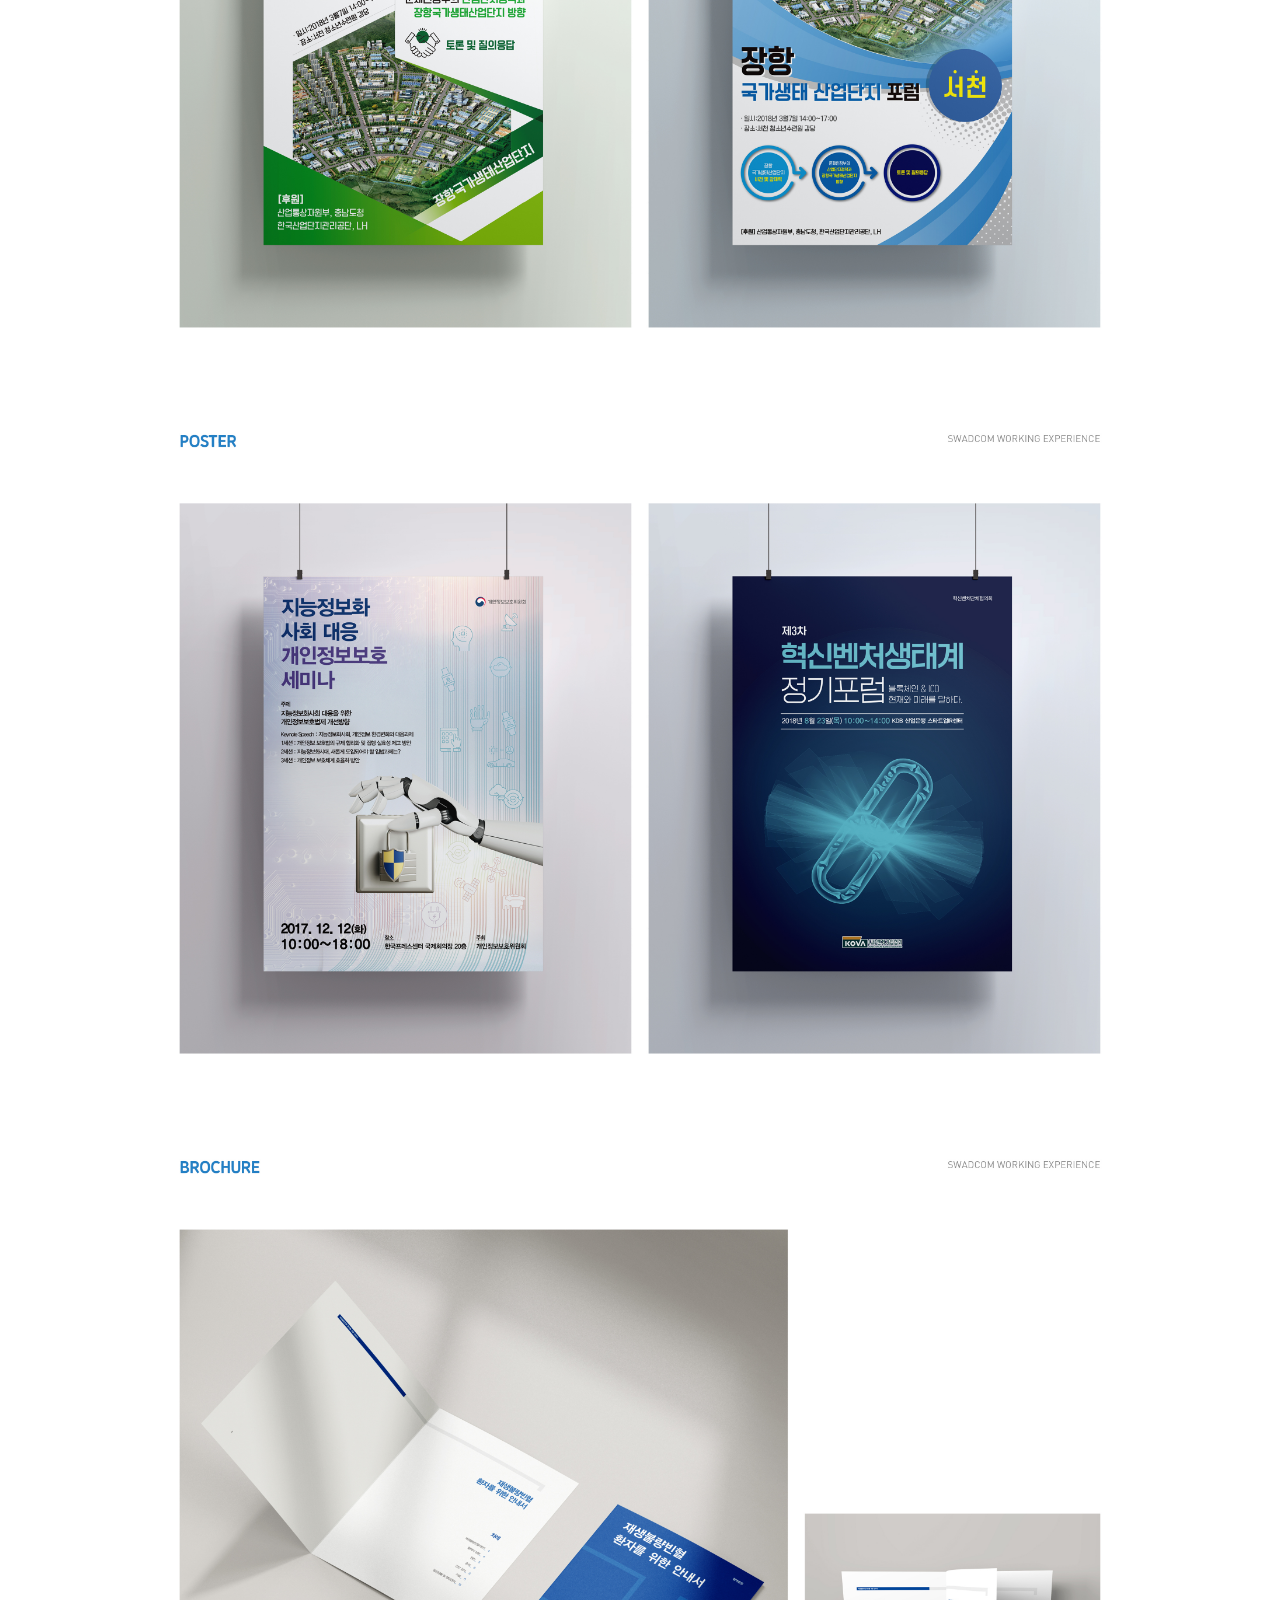
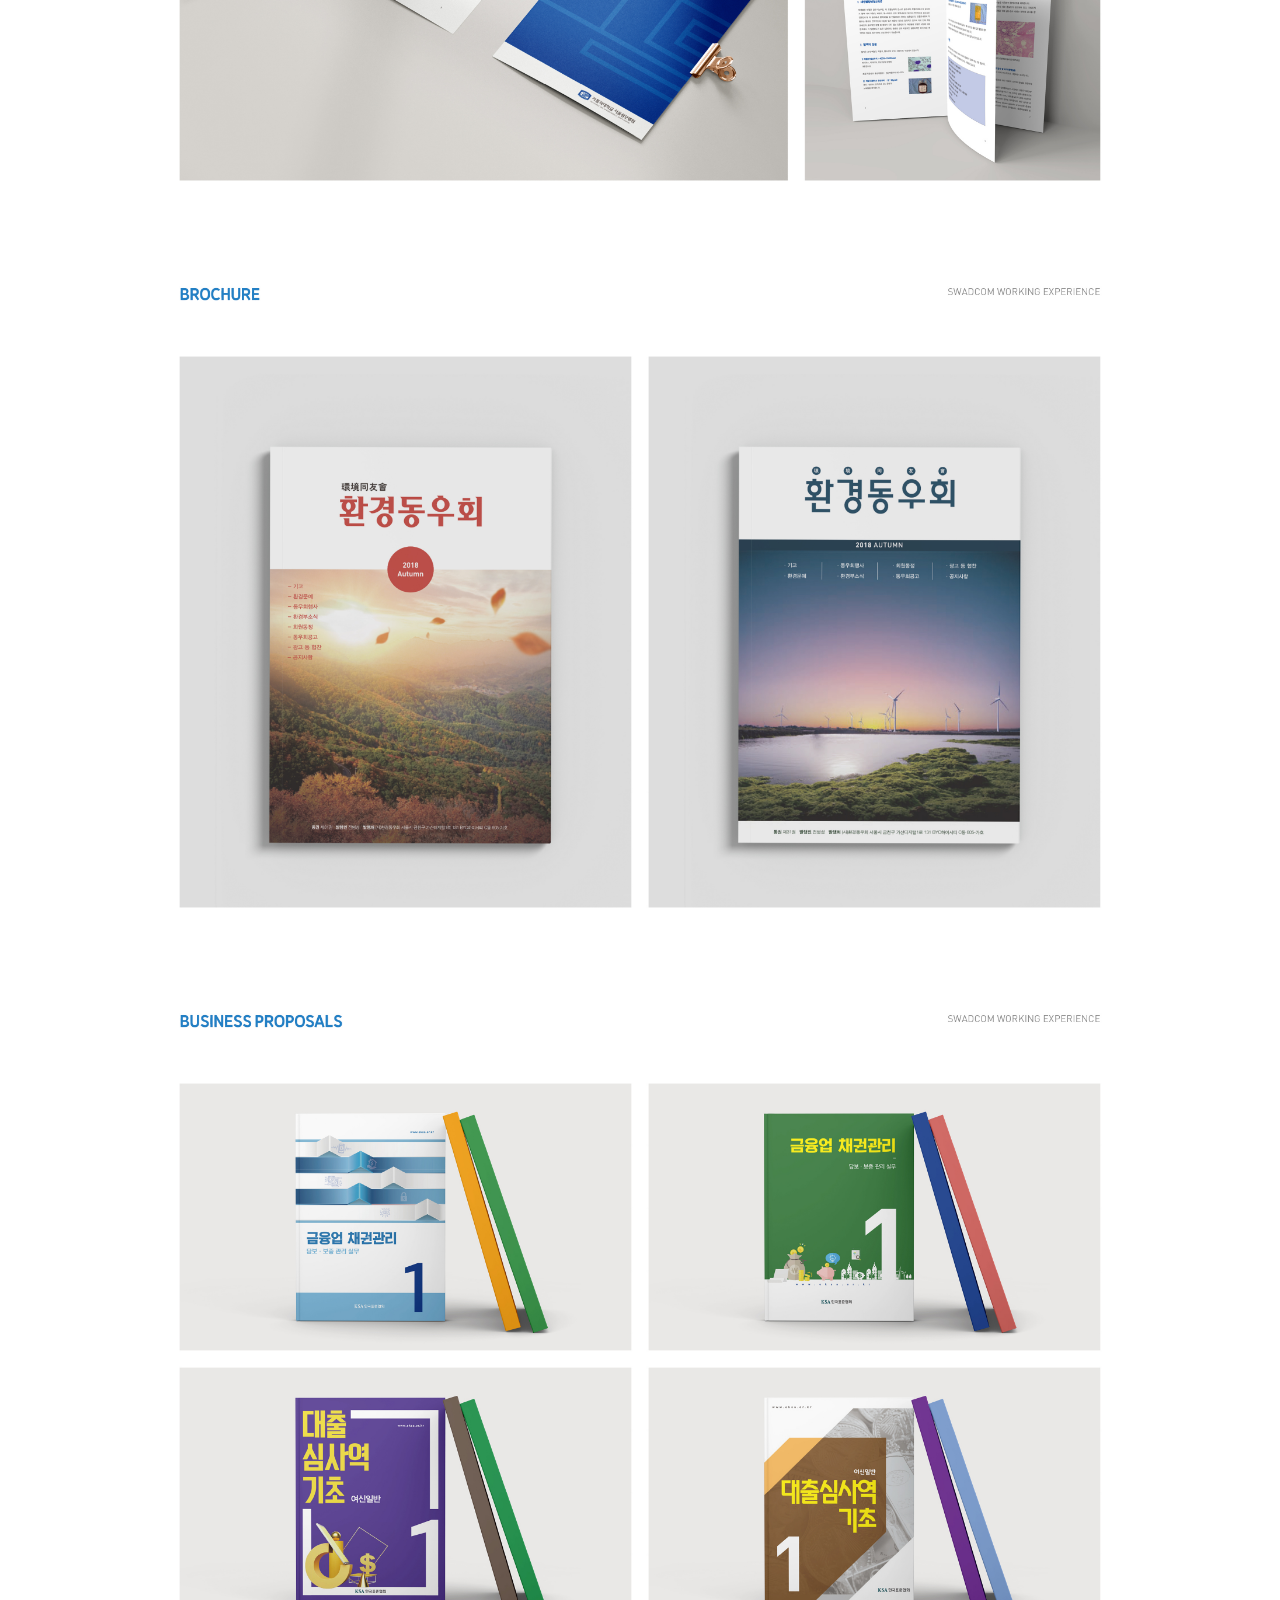
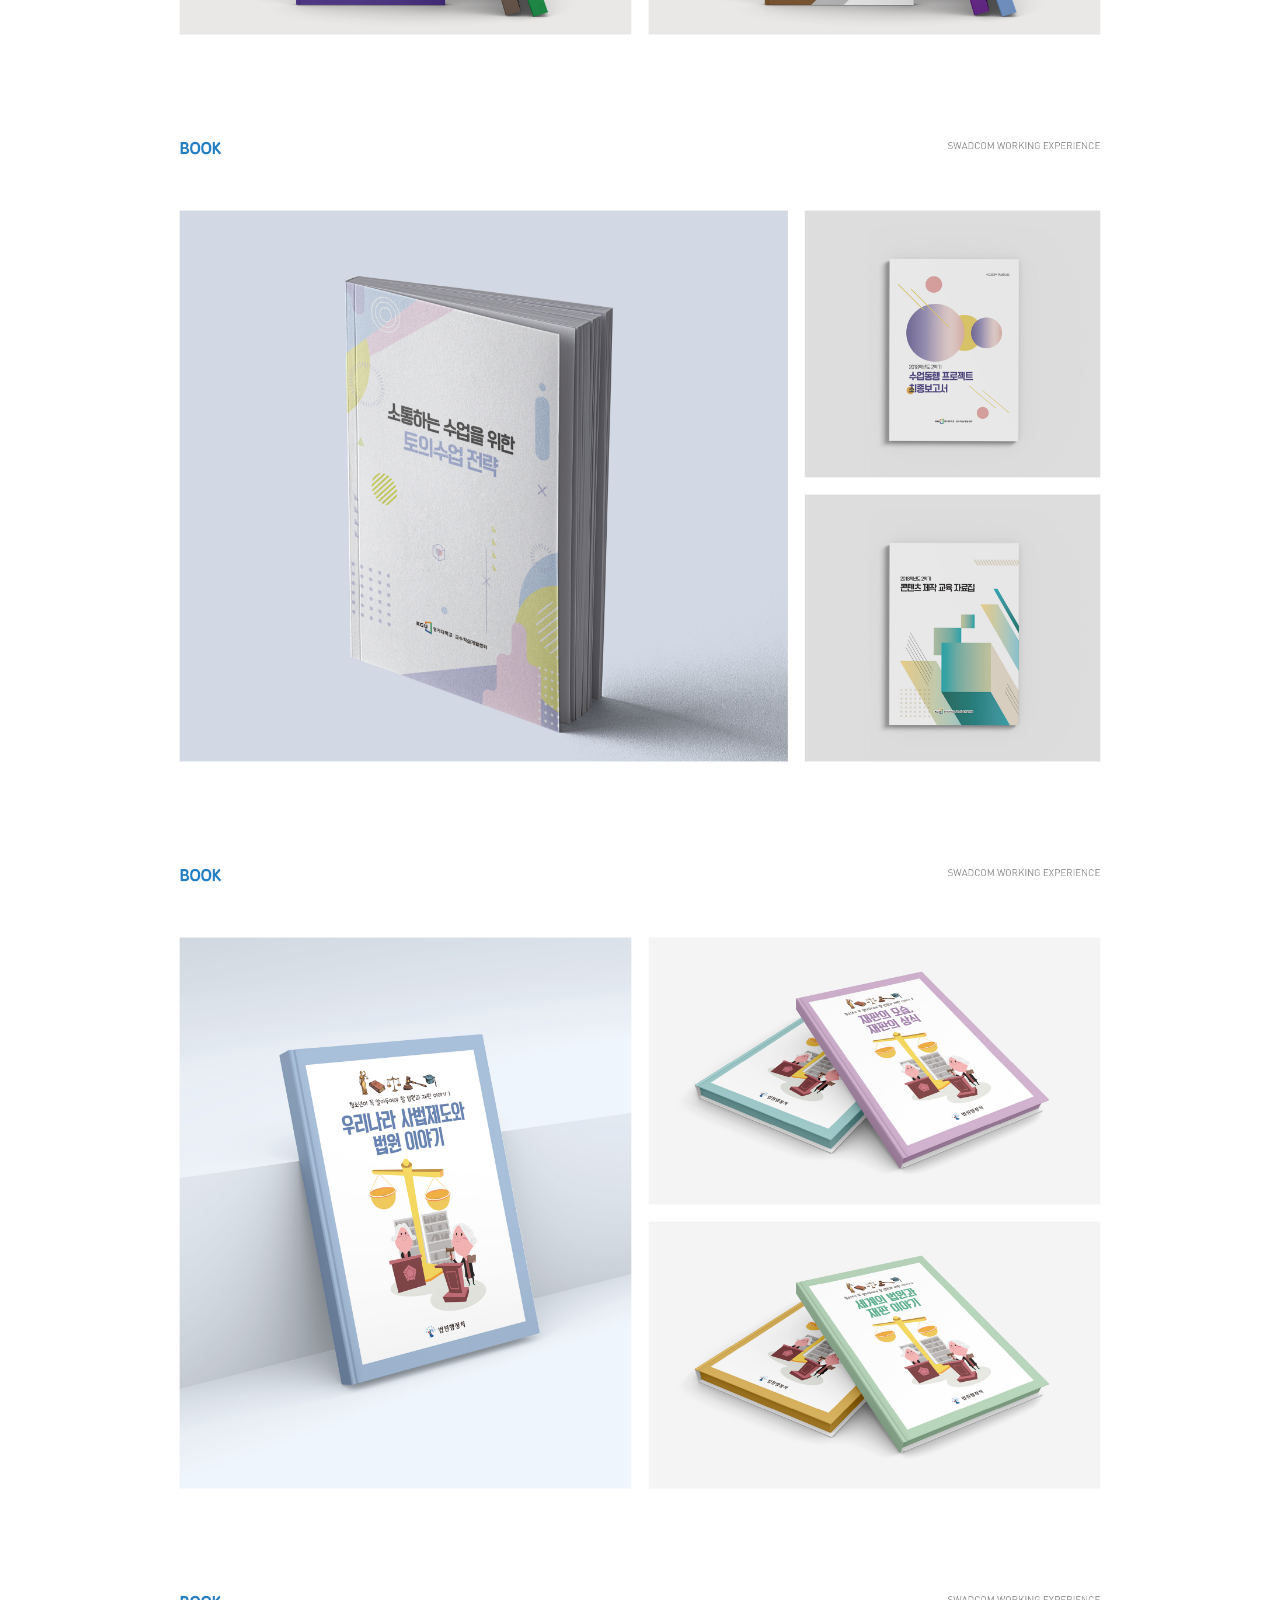
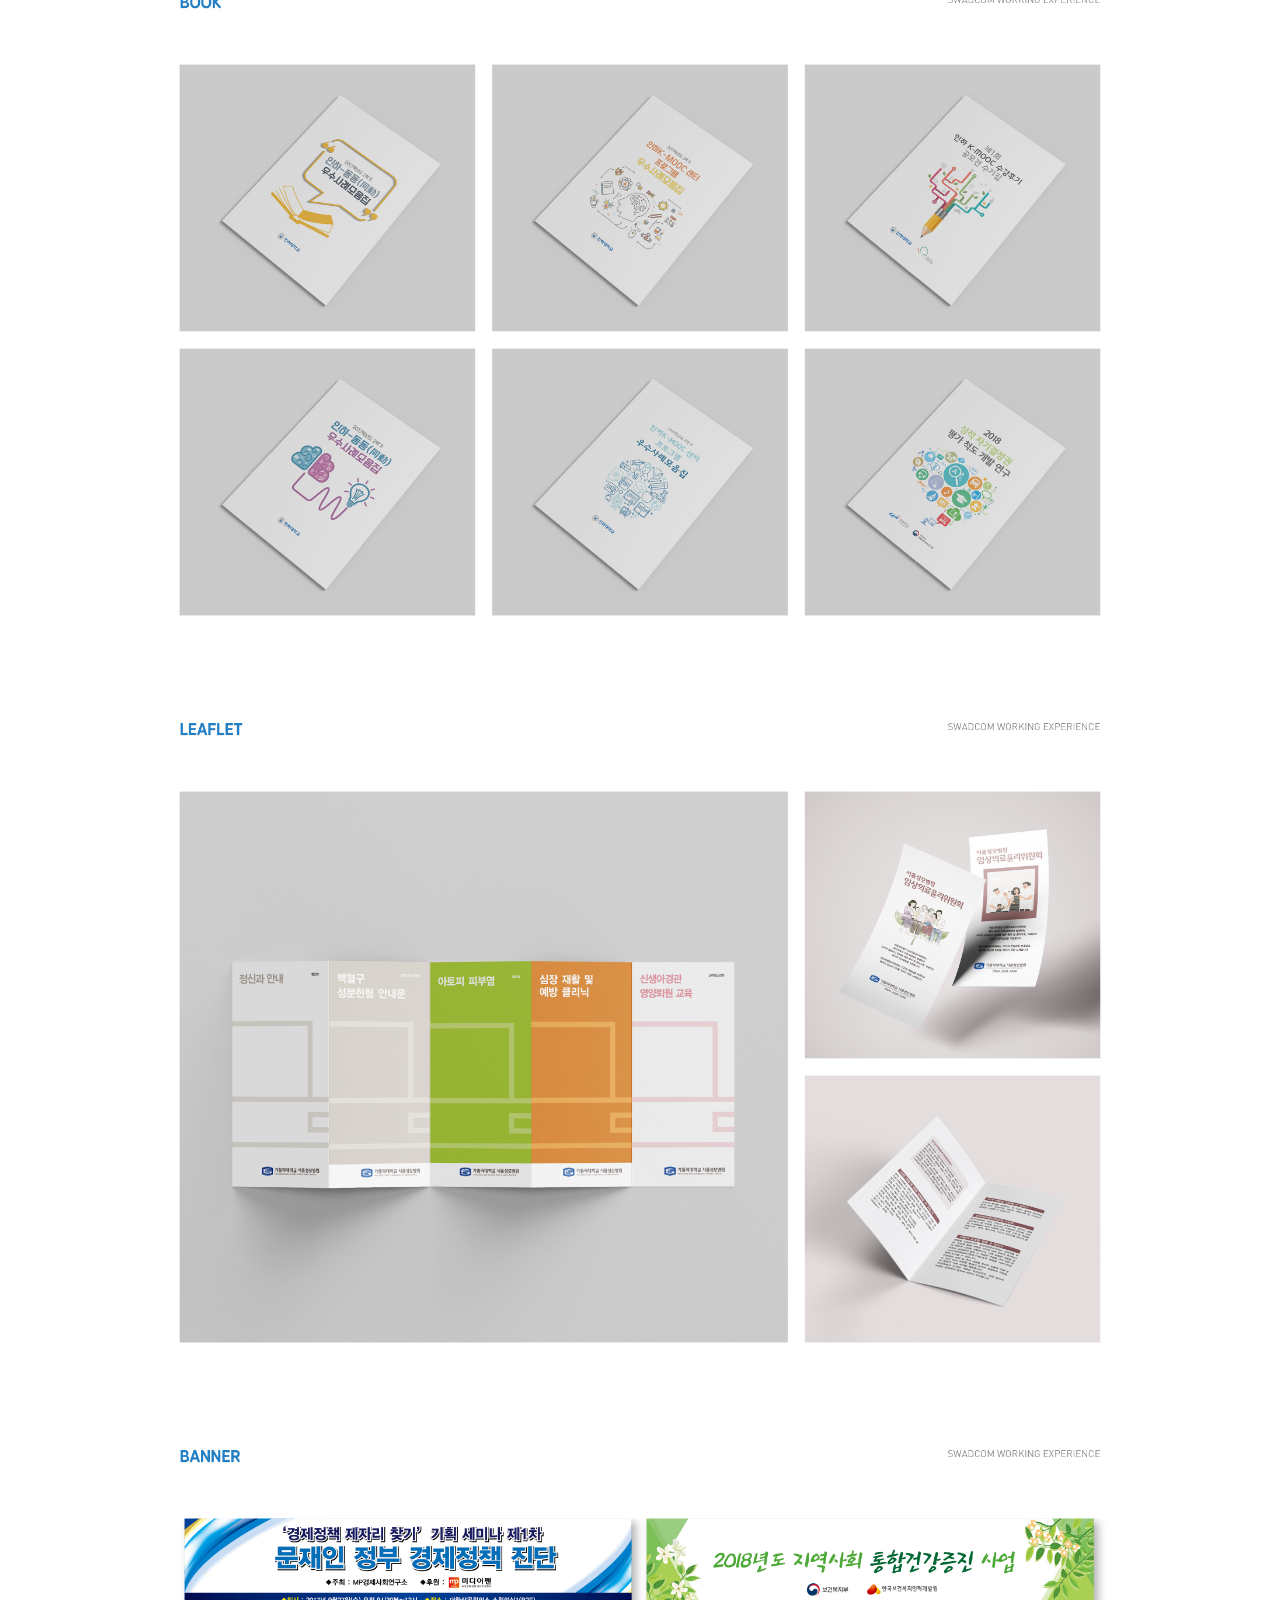
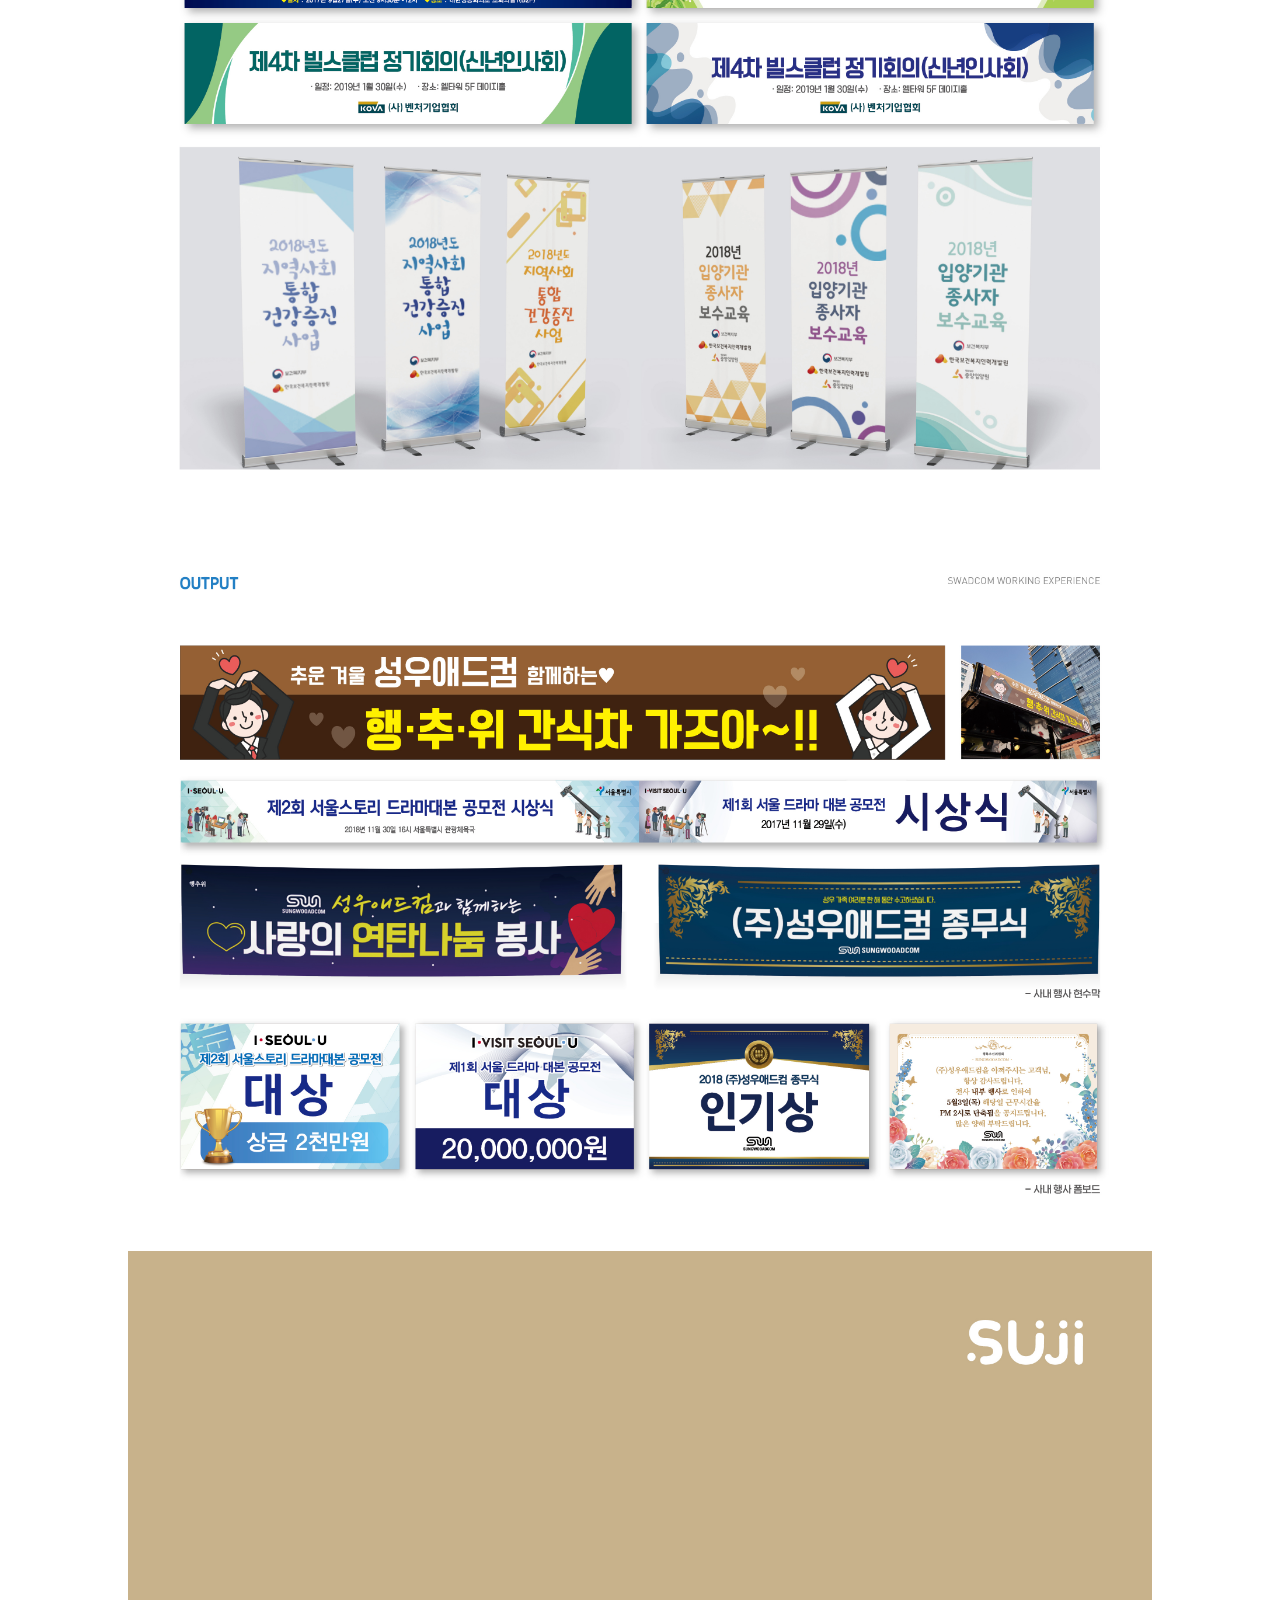
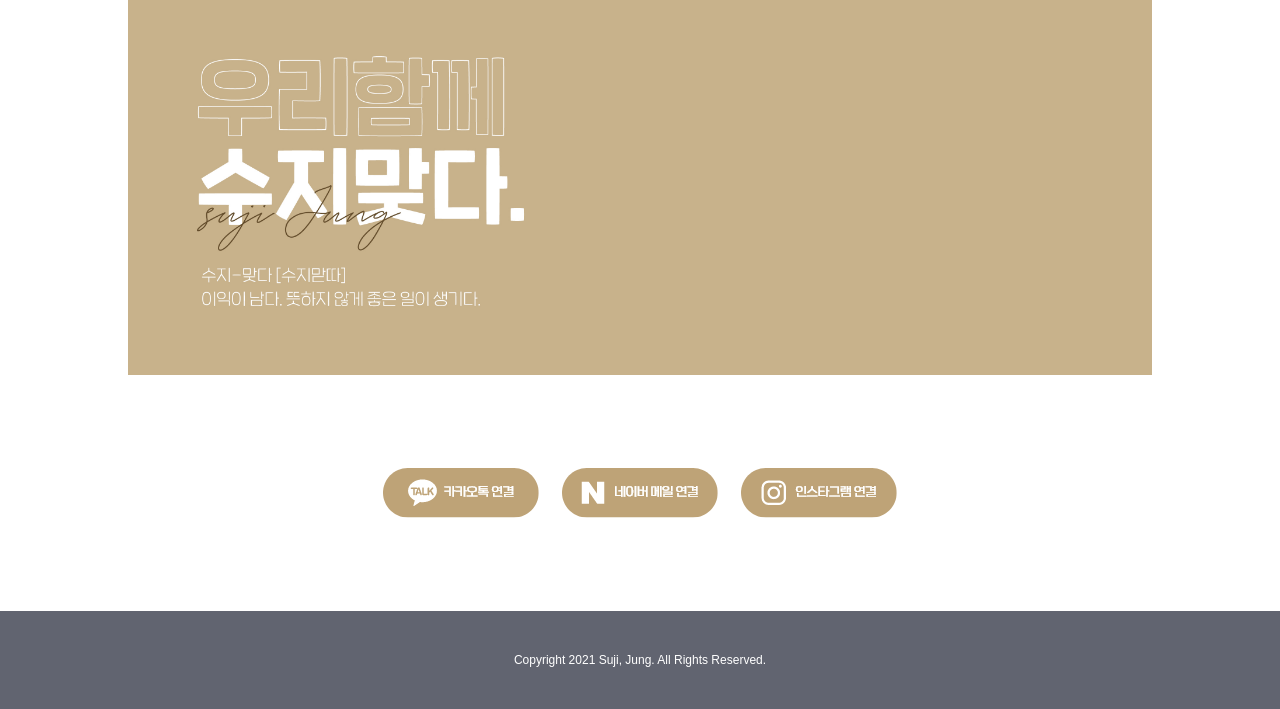
==== commit 0beab484: "Update index.html" ====
--- a/index.html
+++ b/index.html
@@ -9,8 +9,6 @@
 <link href="https://fonts.googleapis.com/css2?family=Lato:wght@300;400&family=Noto+Sans+KR:wght@400&display=swap" rel="stylesheet">
 </head>
 
-<script type="text/javascript"> var UserAgent = navigator.userAgent; if (UserAgent.match(/iPhone|ipad|Android|Windows CE|BlackBerry|Symbian|Windows Phone|webOS|Opera Mini|Opera Mobi|POLARIS|IEMobile|lgtelecom|nokia|SonyEricsson/i) != null || UserAgent.match(/LG|SAMSUNG|Samsung/) != null) { location.href = "m_index.html"; }
-  </script>
 
 <body>
 <div id="menubar">
@@ -62,7 +60,7 @@
 </div>
 
 <footer id="footer"><!--푸터-->
-		<address class="company">Copyright 2020 Suji, Jung. All Rights Reserved.</address>
+		<address class="company">Copyright 2021 Suji, Jung. All Rights Reserved.</address>
 </footer>
 
 </body>
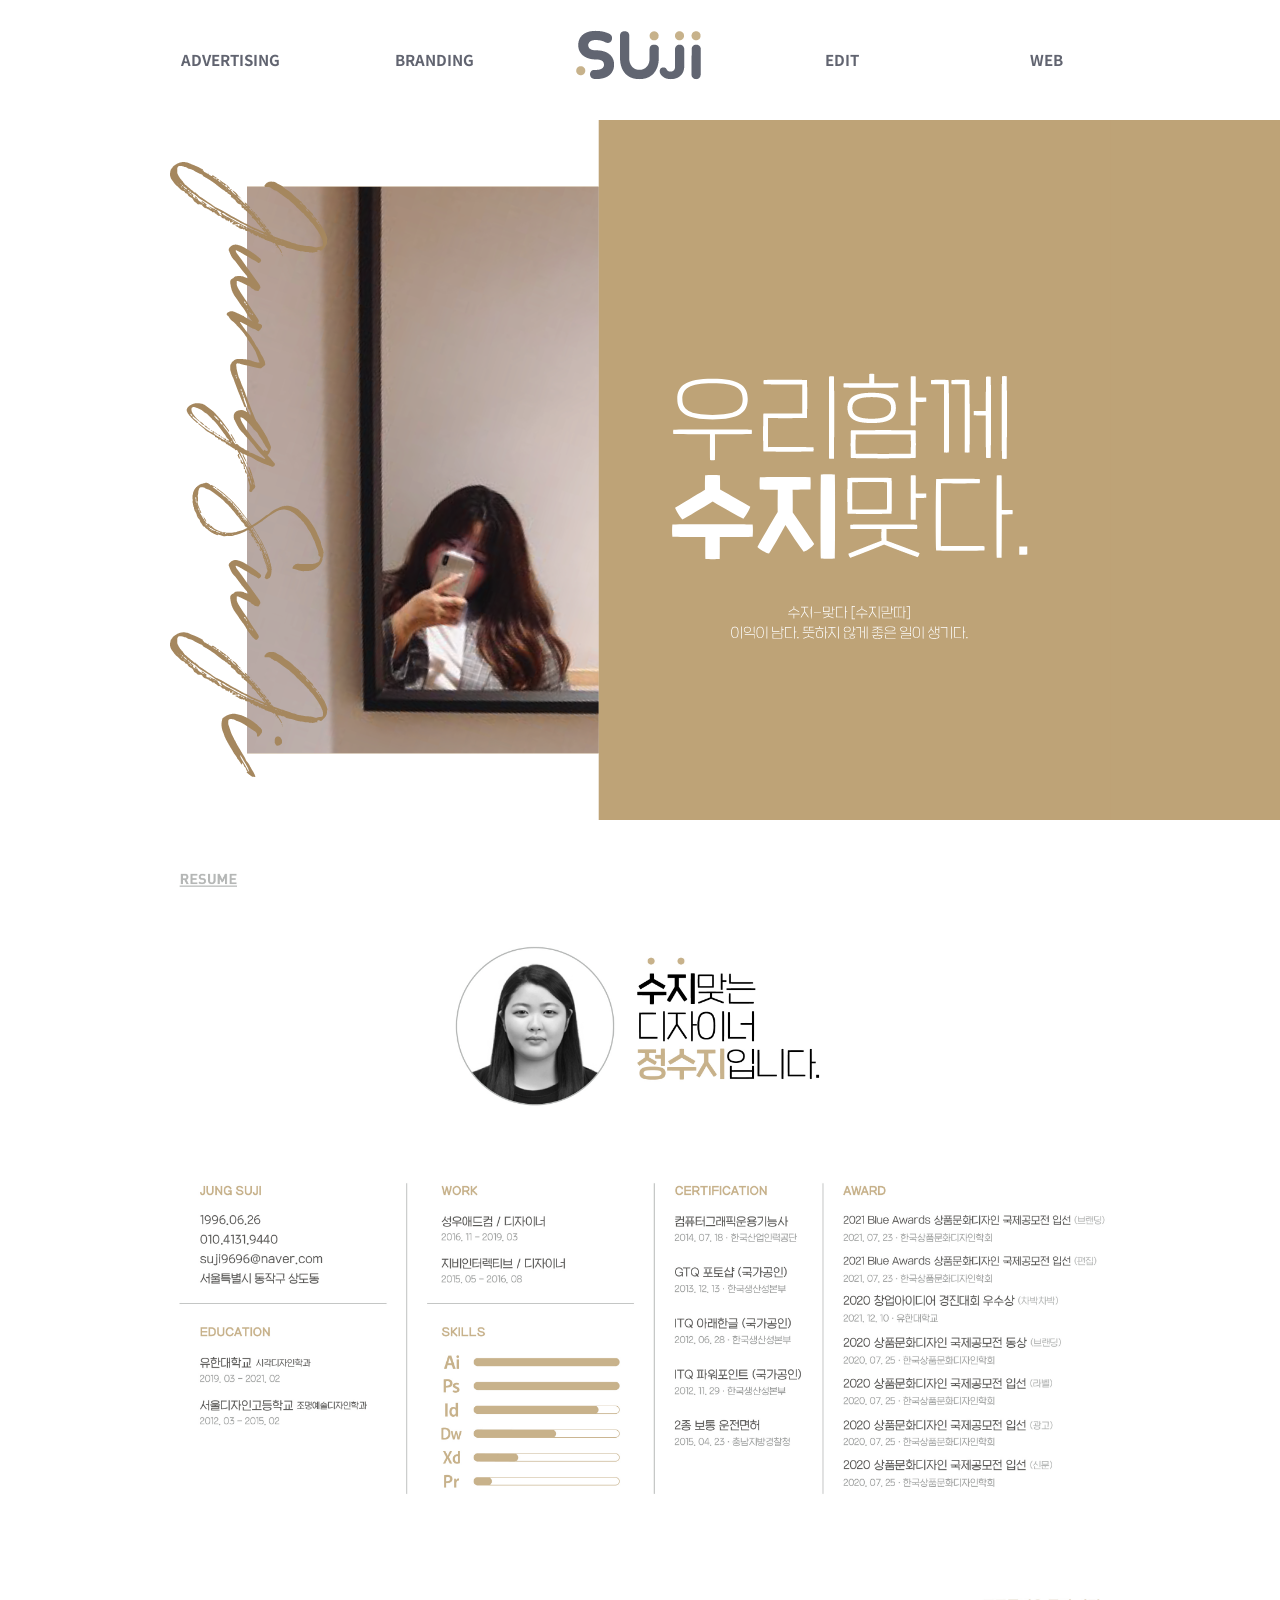
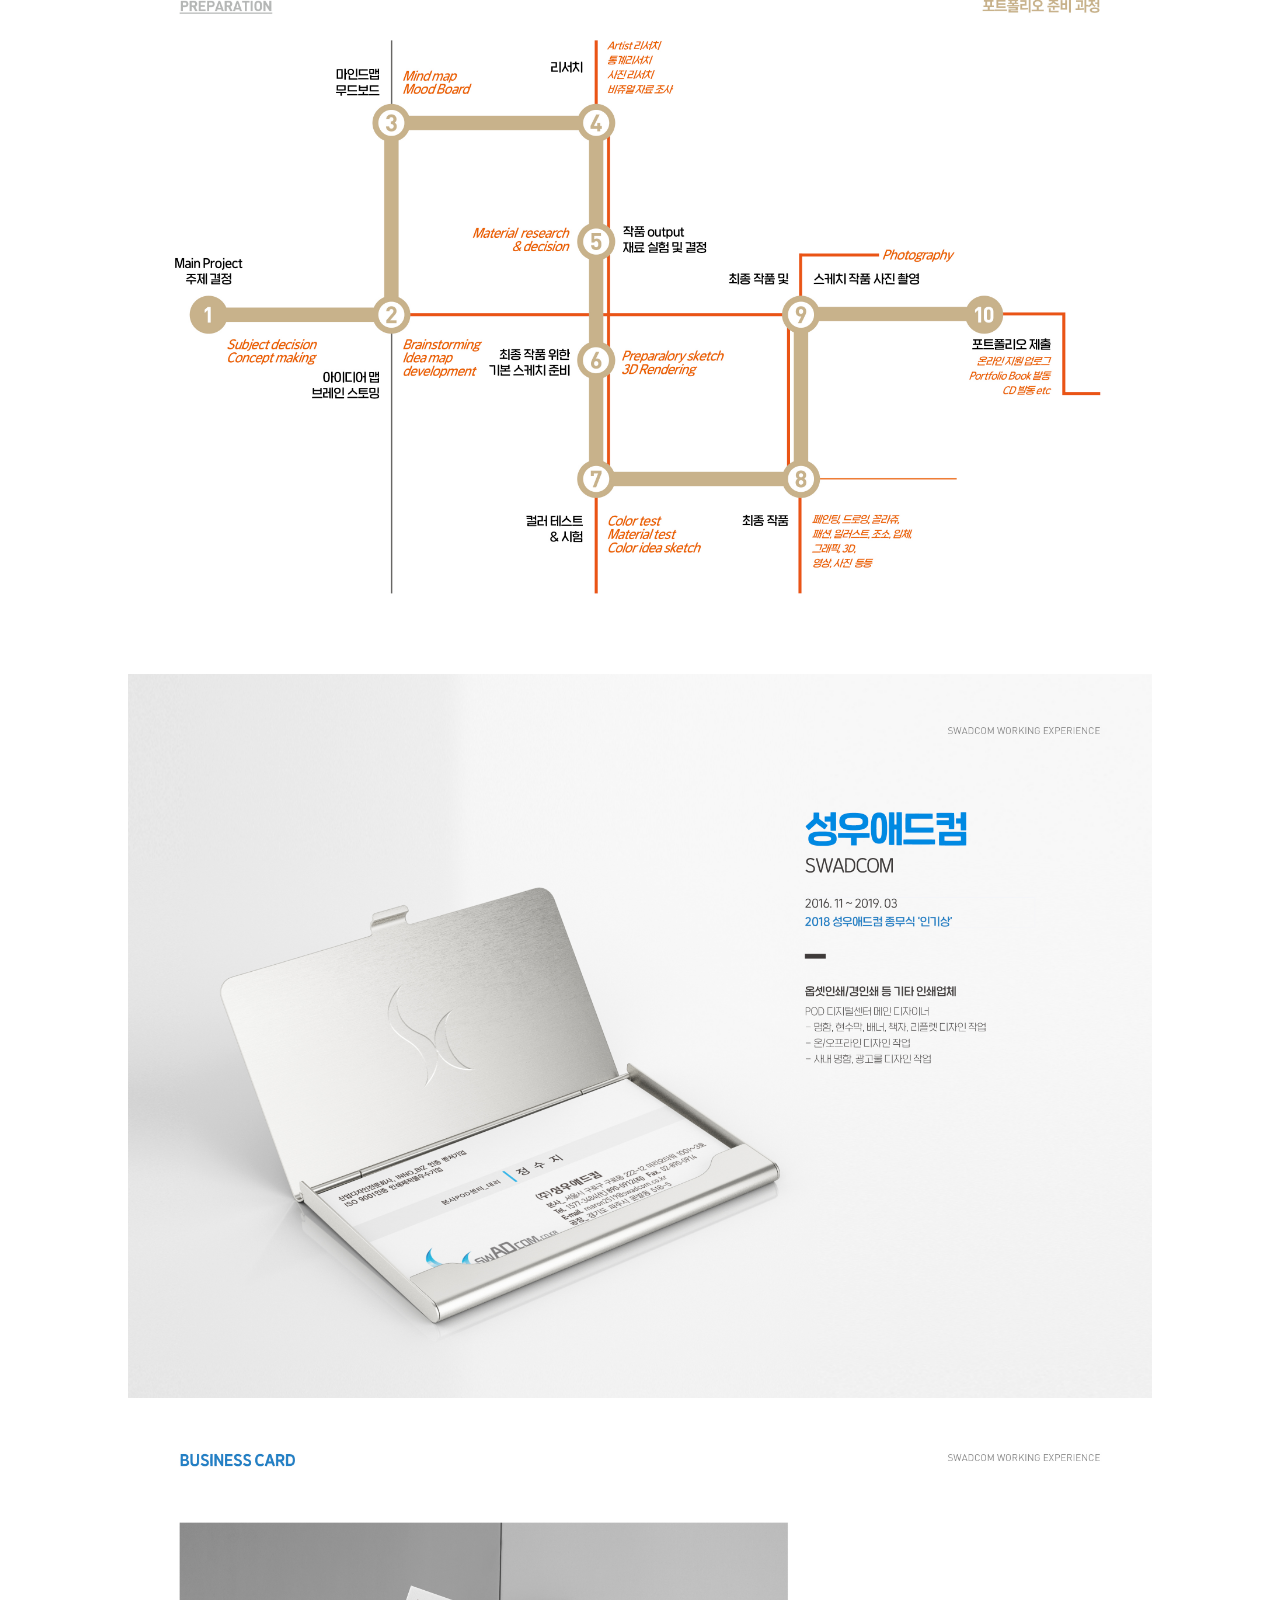
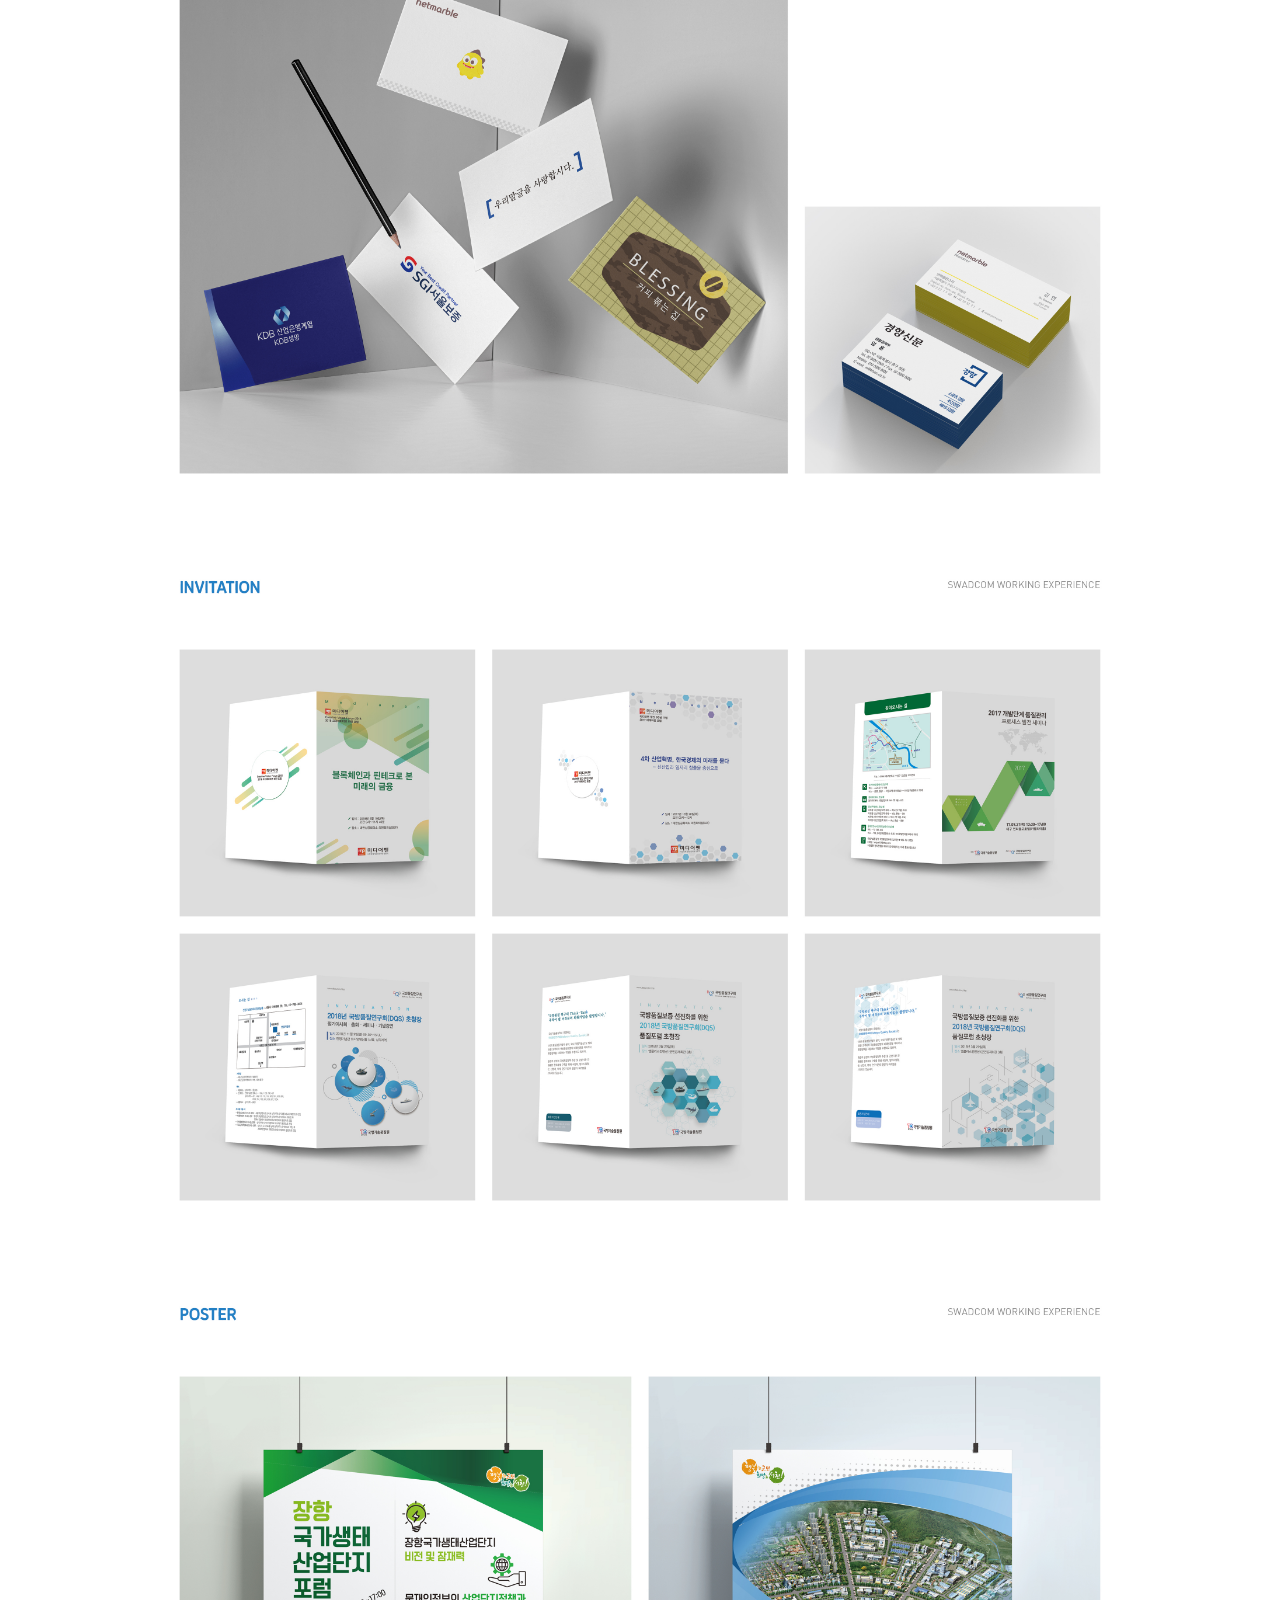
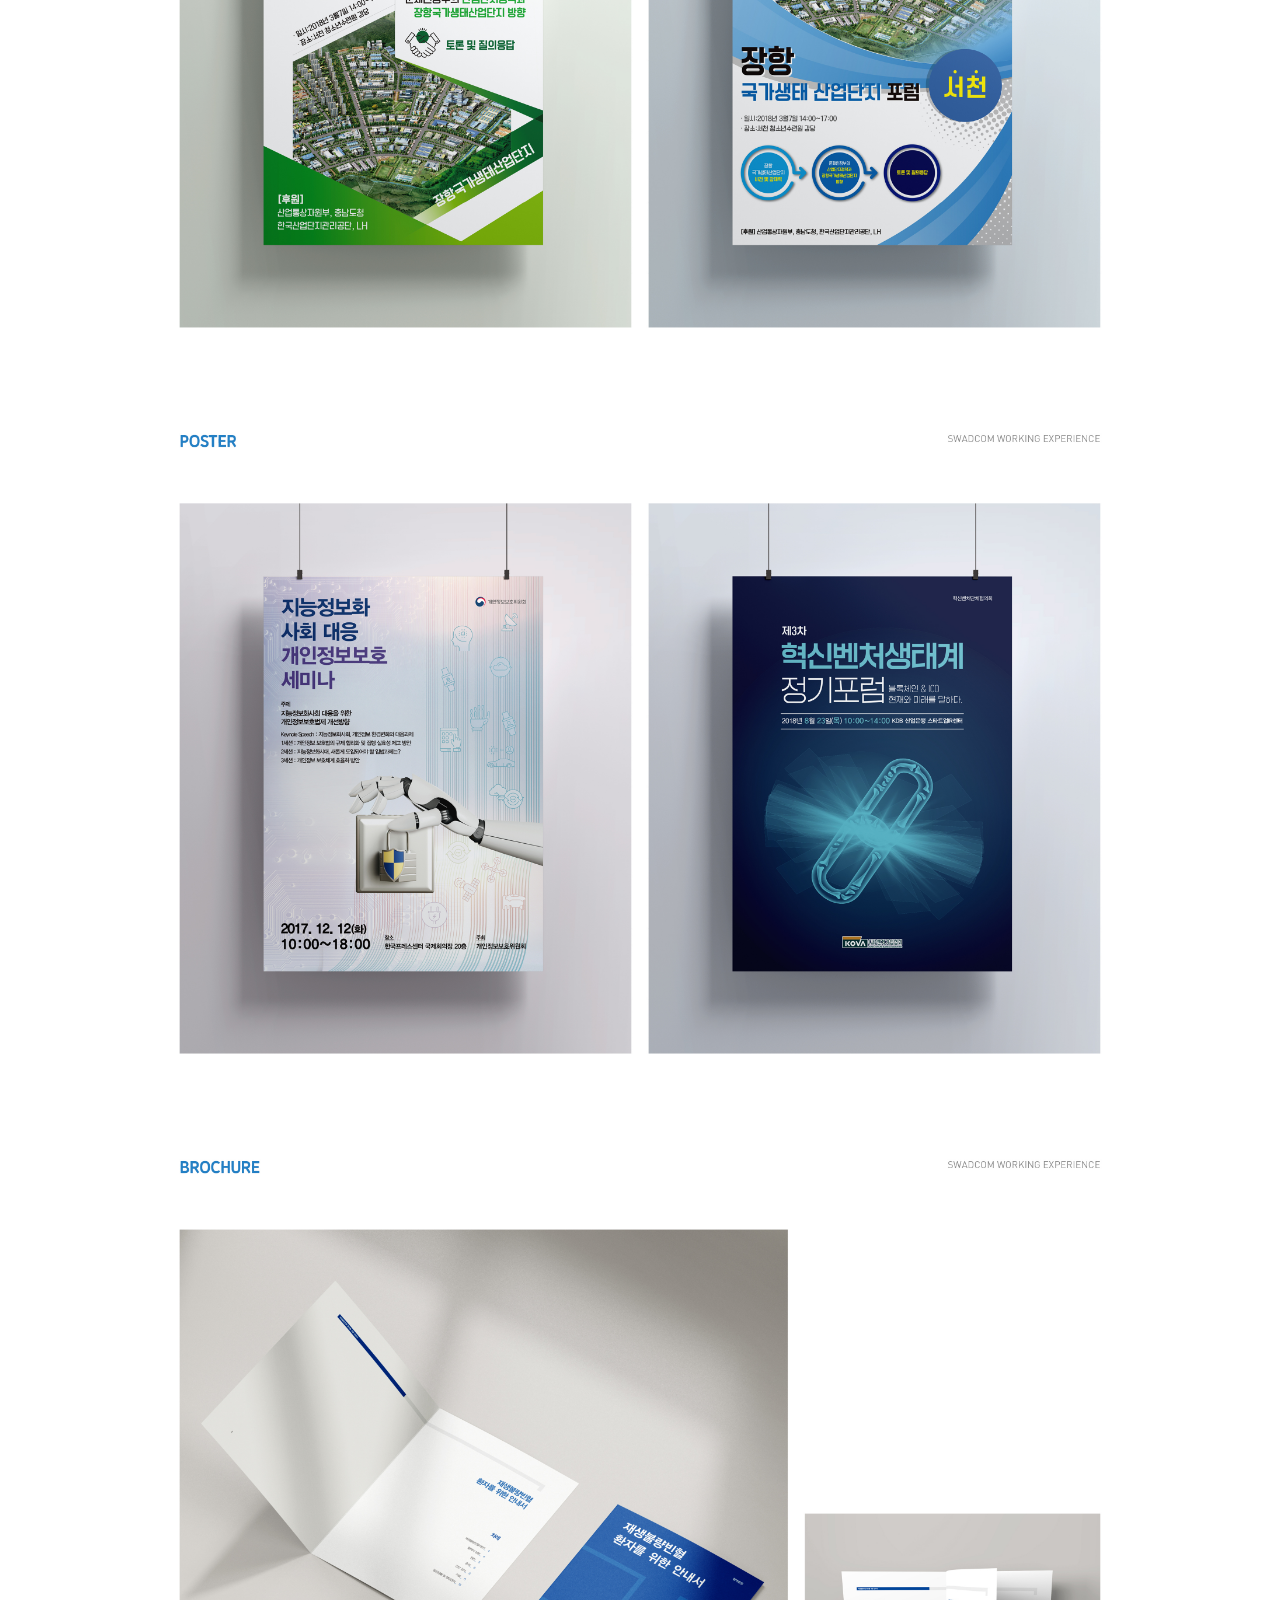
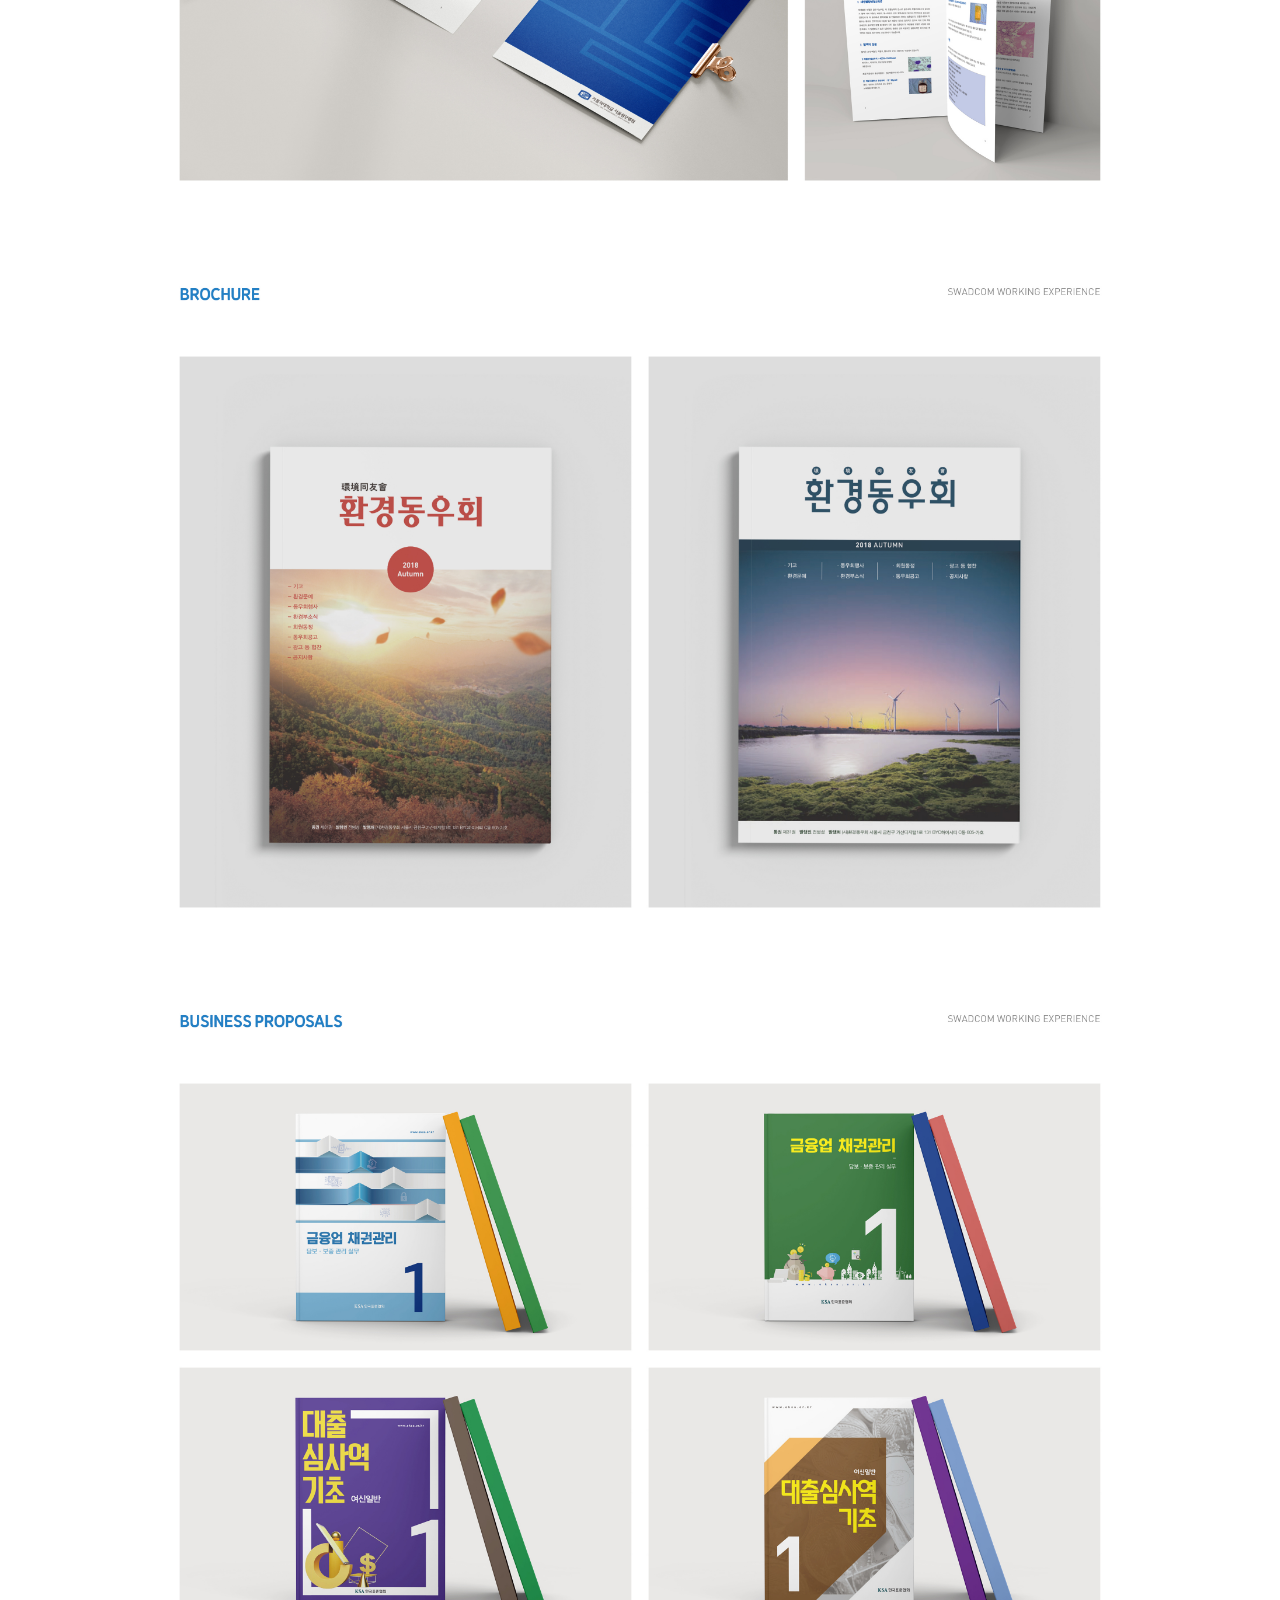
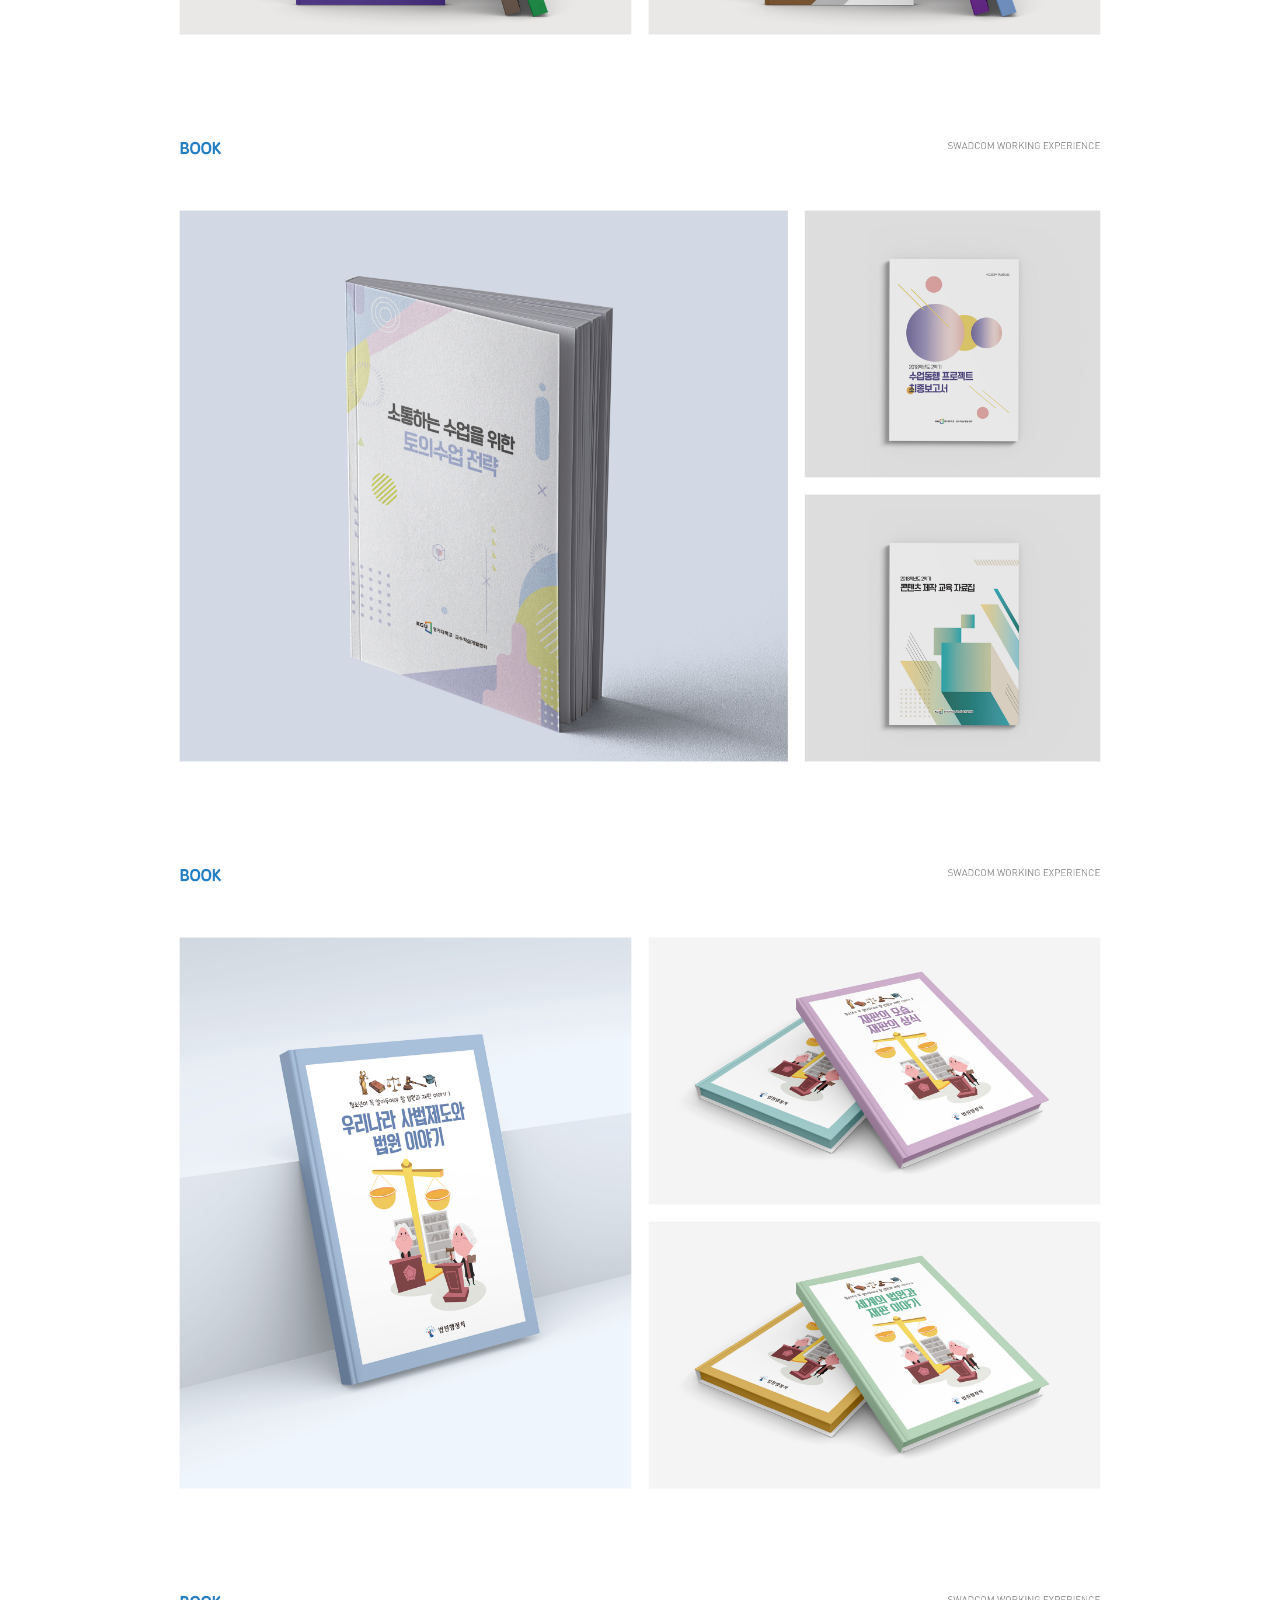
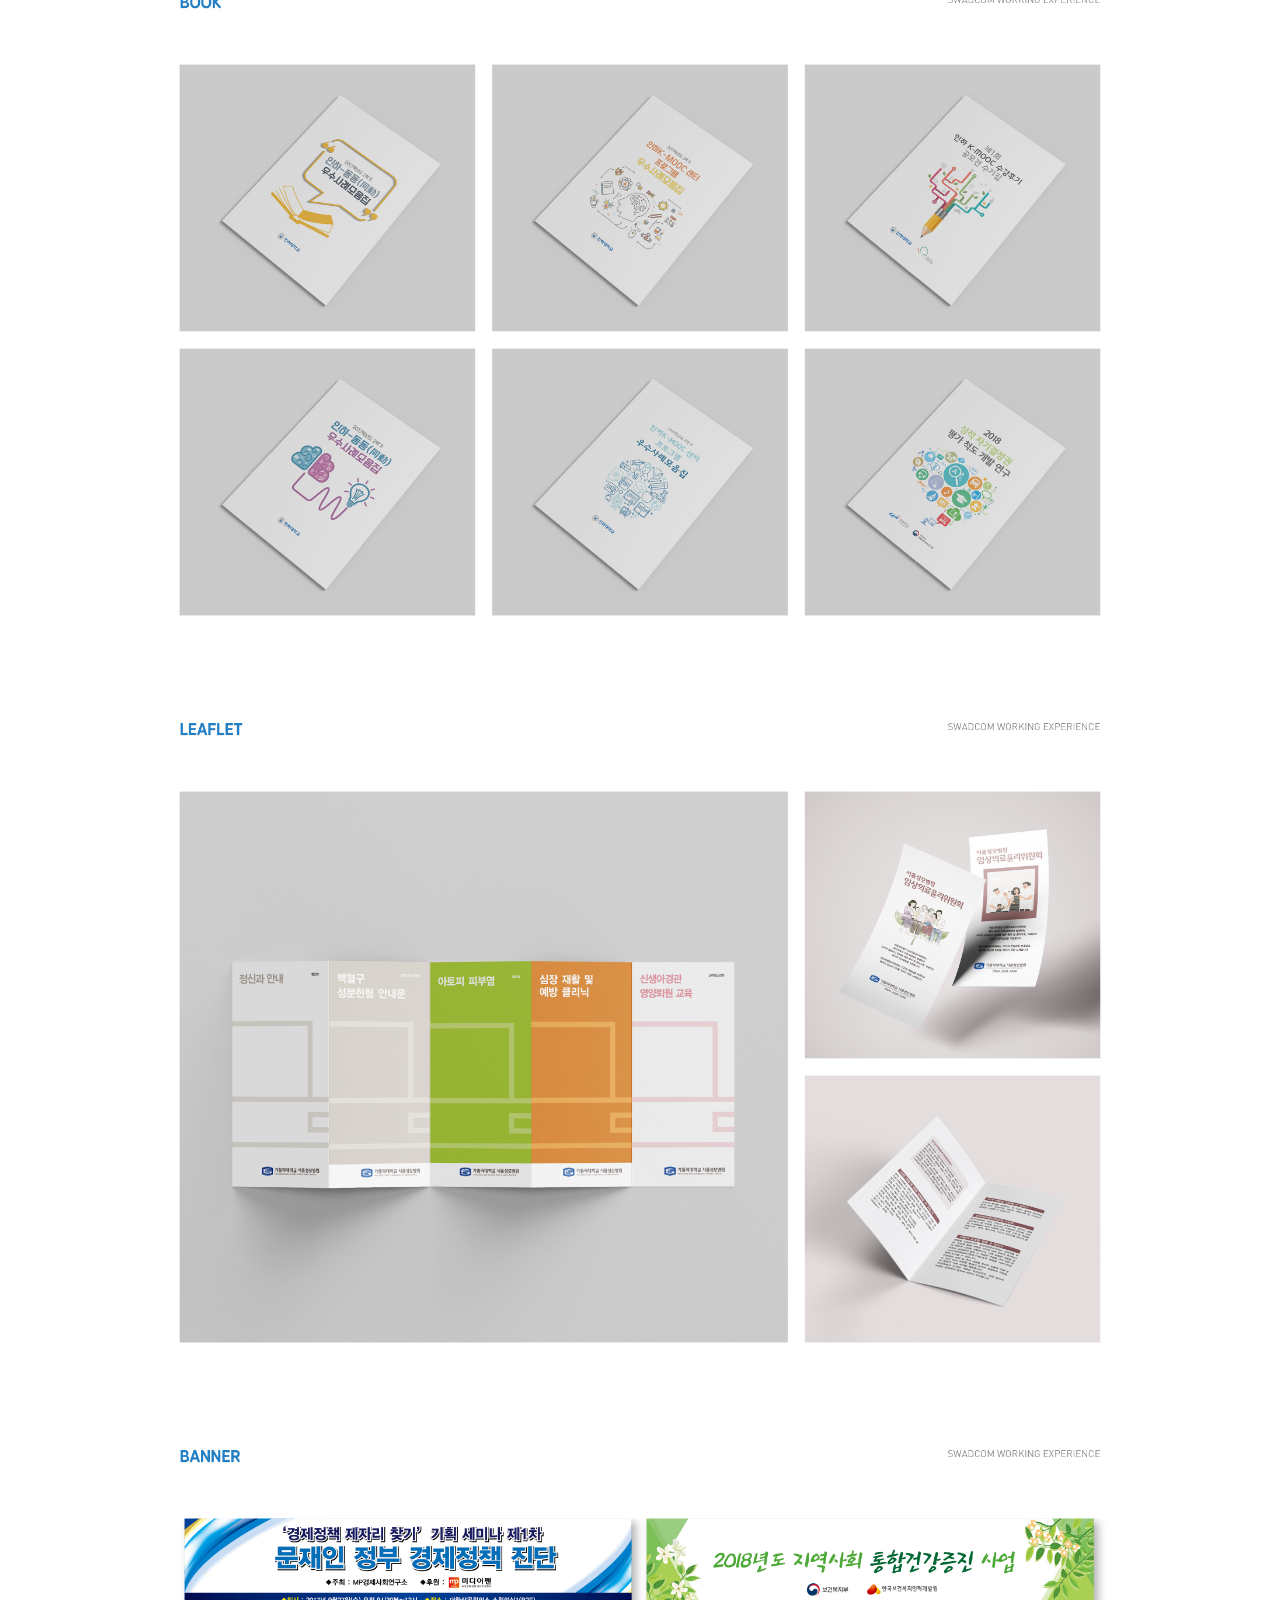
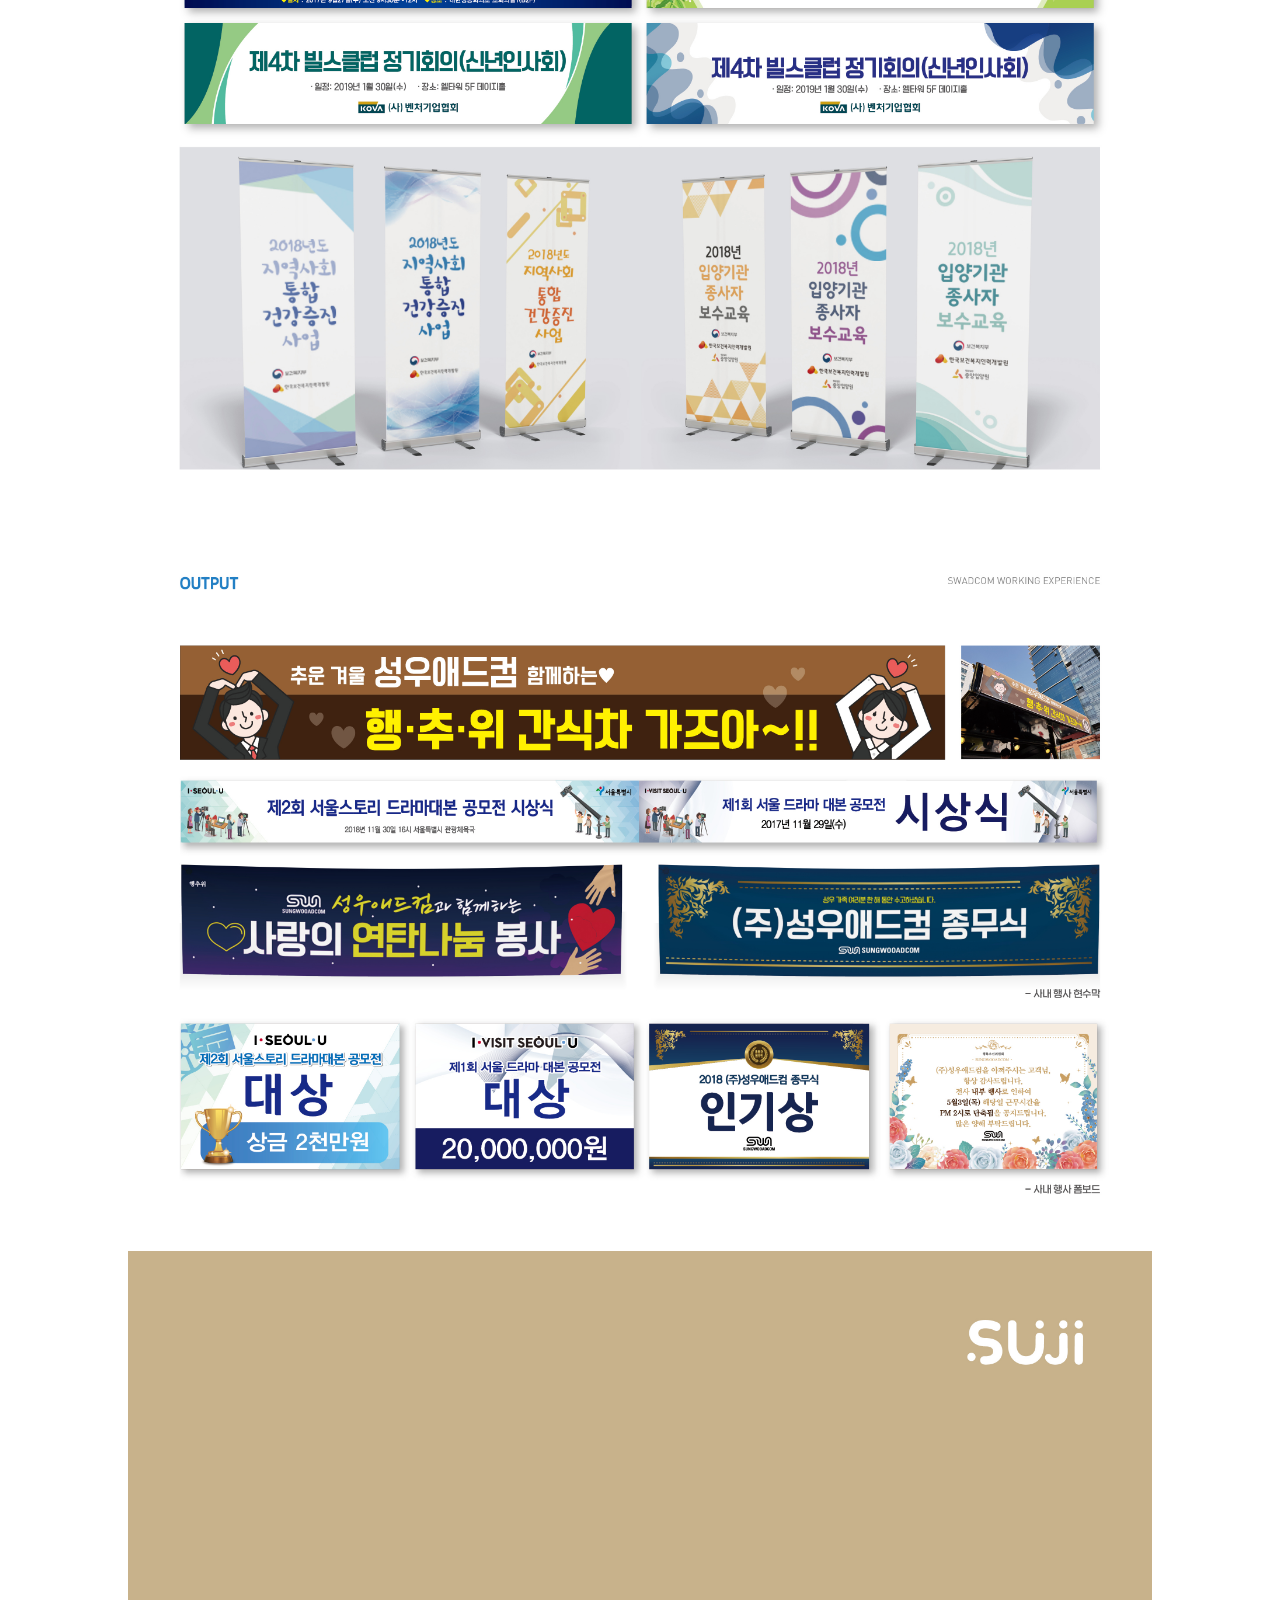
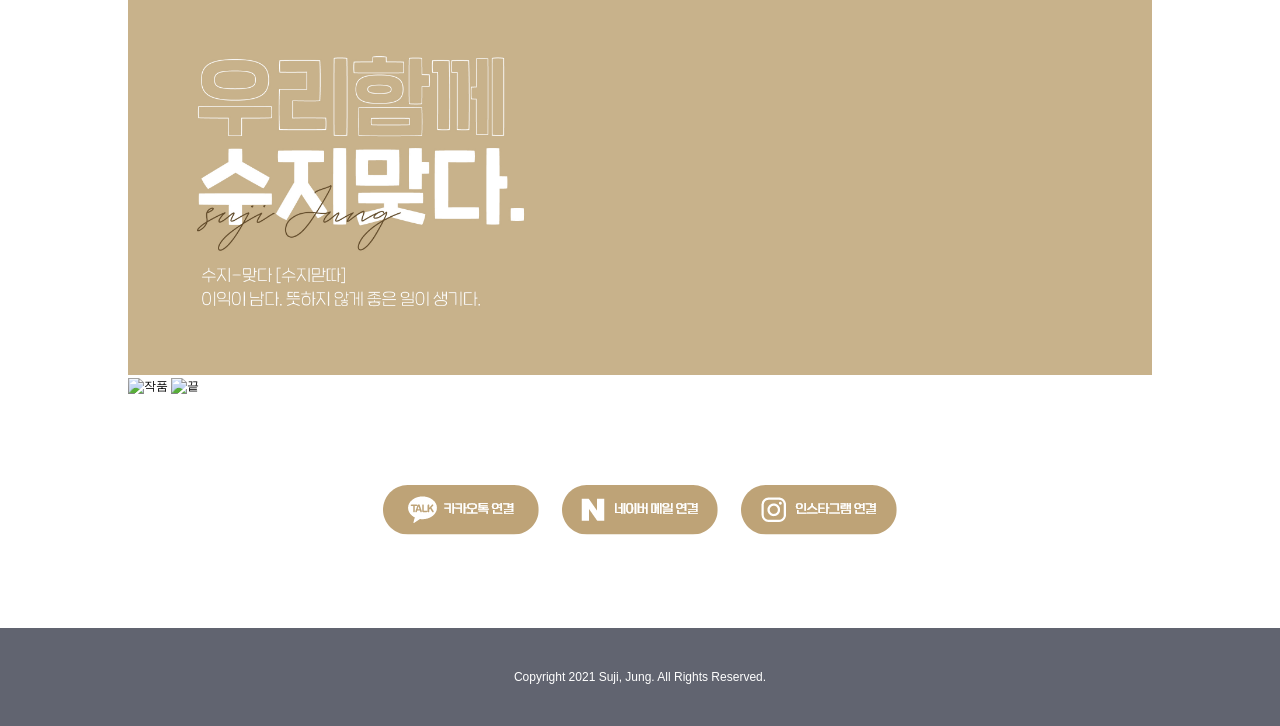
==== commit a5af5044: "Update index.html" ====
--- a/index.html
+++ b/index.html
@@ -49,7 +49,9 @@
 		<img src="img/index/main_img (14).jpg" alt="작품">
 		<img src="img/index/main_img (15).jpg" alt="작품">
 		<img src="img/index/main_img (16).jpg" alt="작품">
-		<img src="img/index/main_img (17).jpg" alt="끝">
+		<img src="img/index/main_img (17).jpg" alt="작품">
+		<img src="img/index/main_img (18).jpg" alt="작품">
+		<img src="img/index/main_img (19).jpg" alt="끝">
 	</div>
 </div>
 
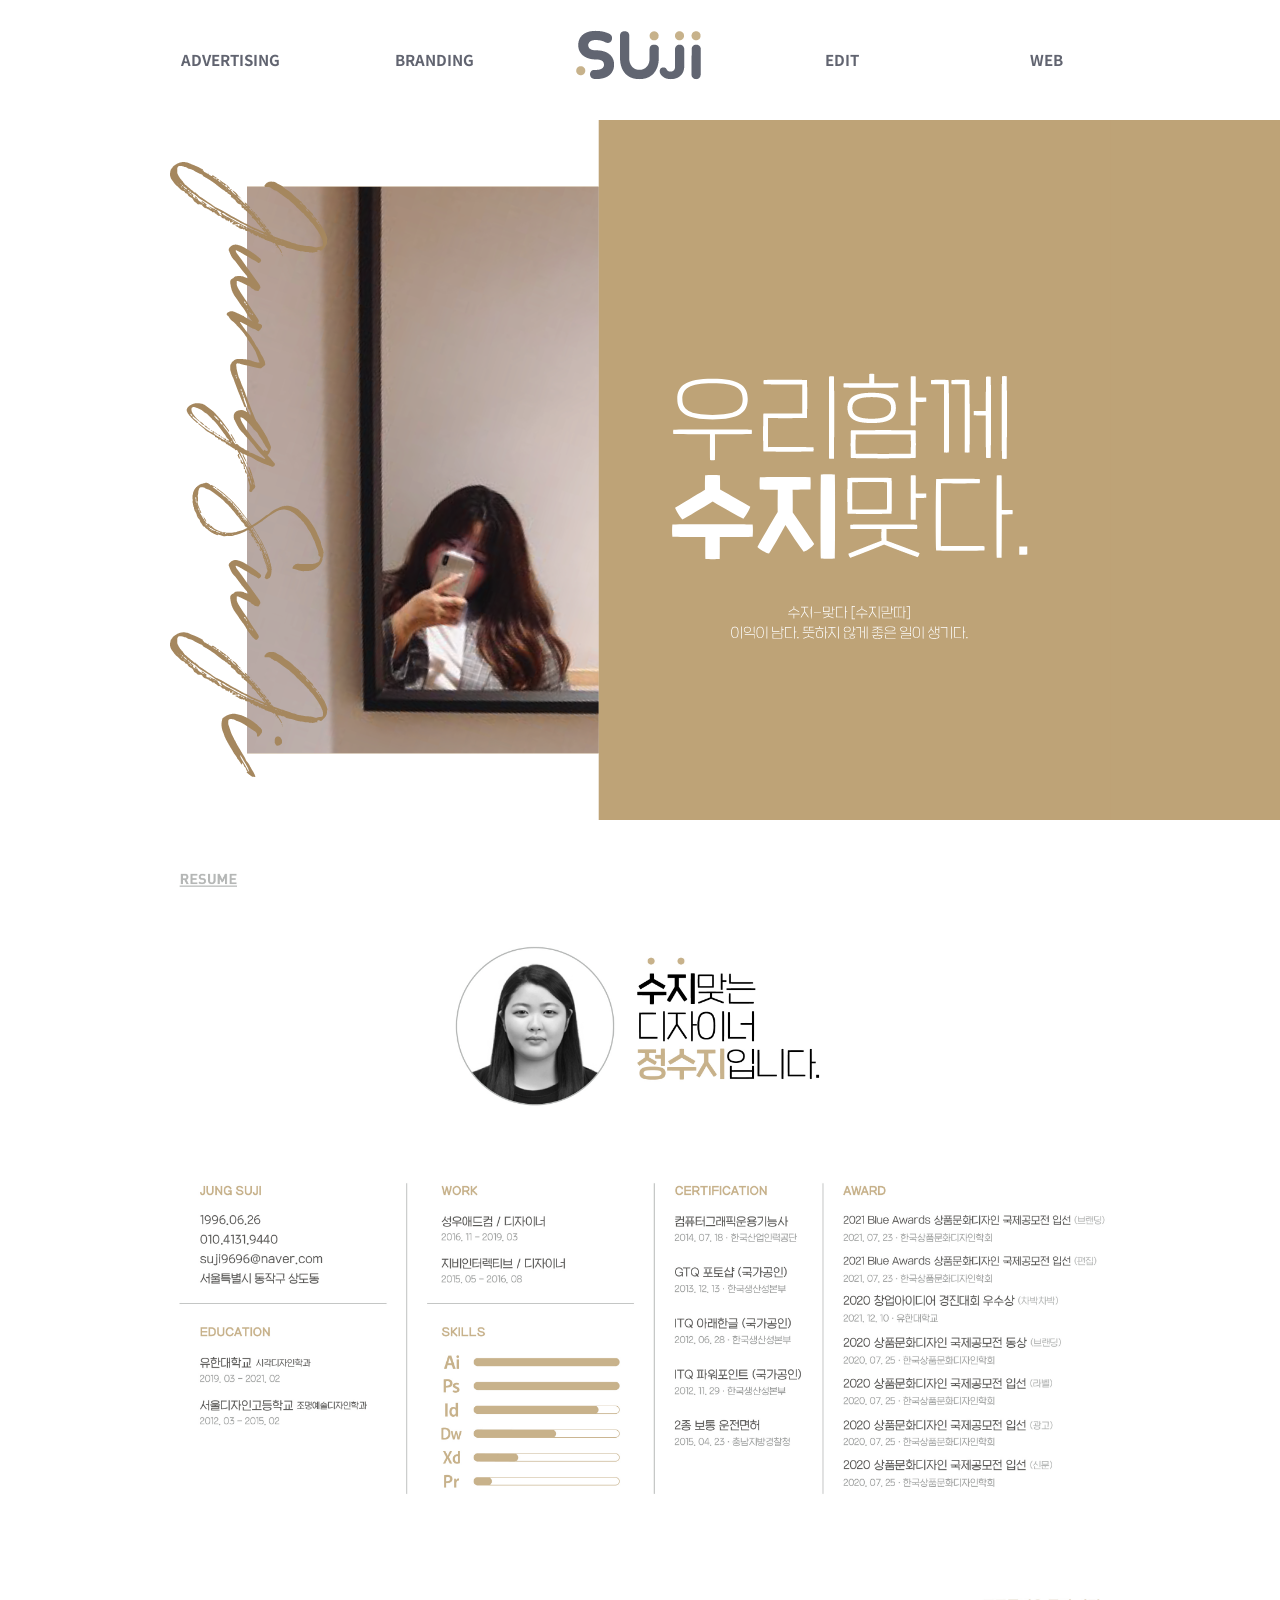
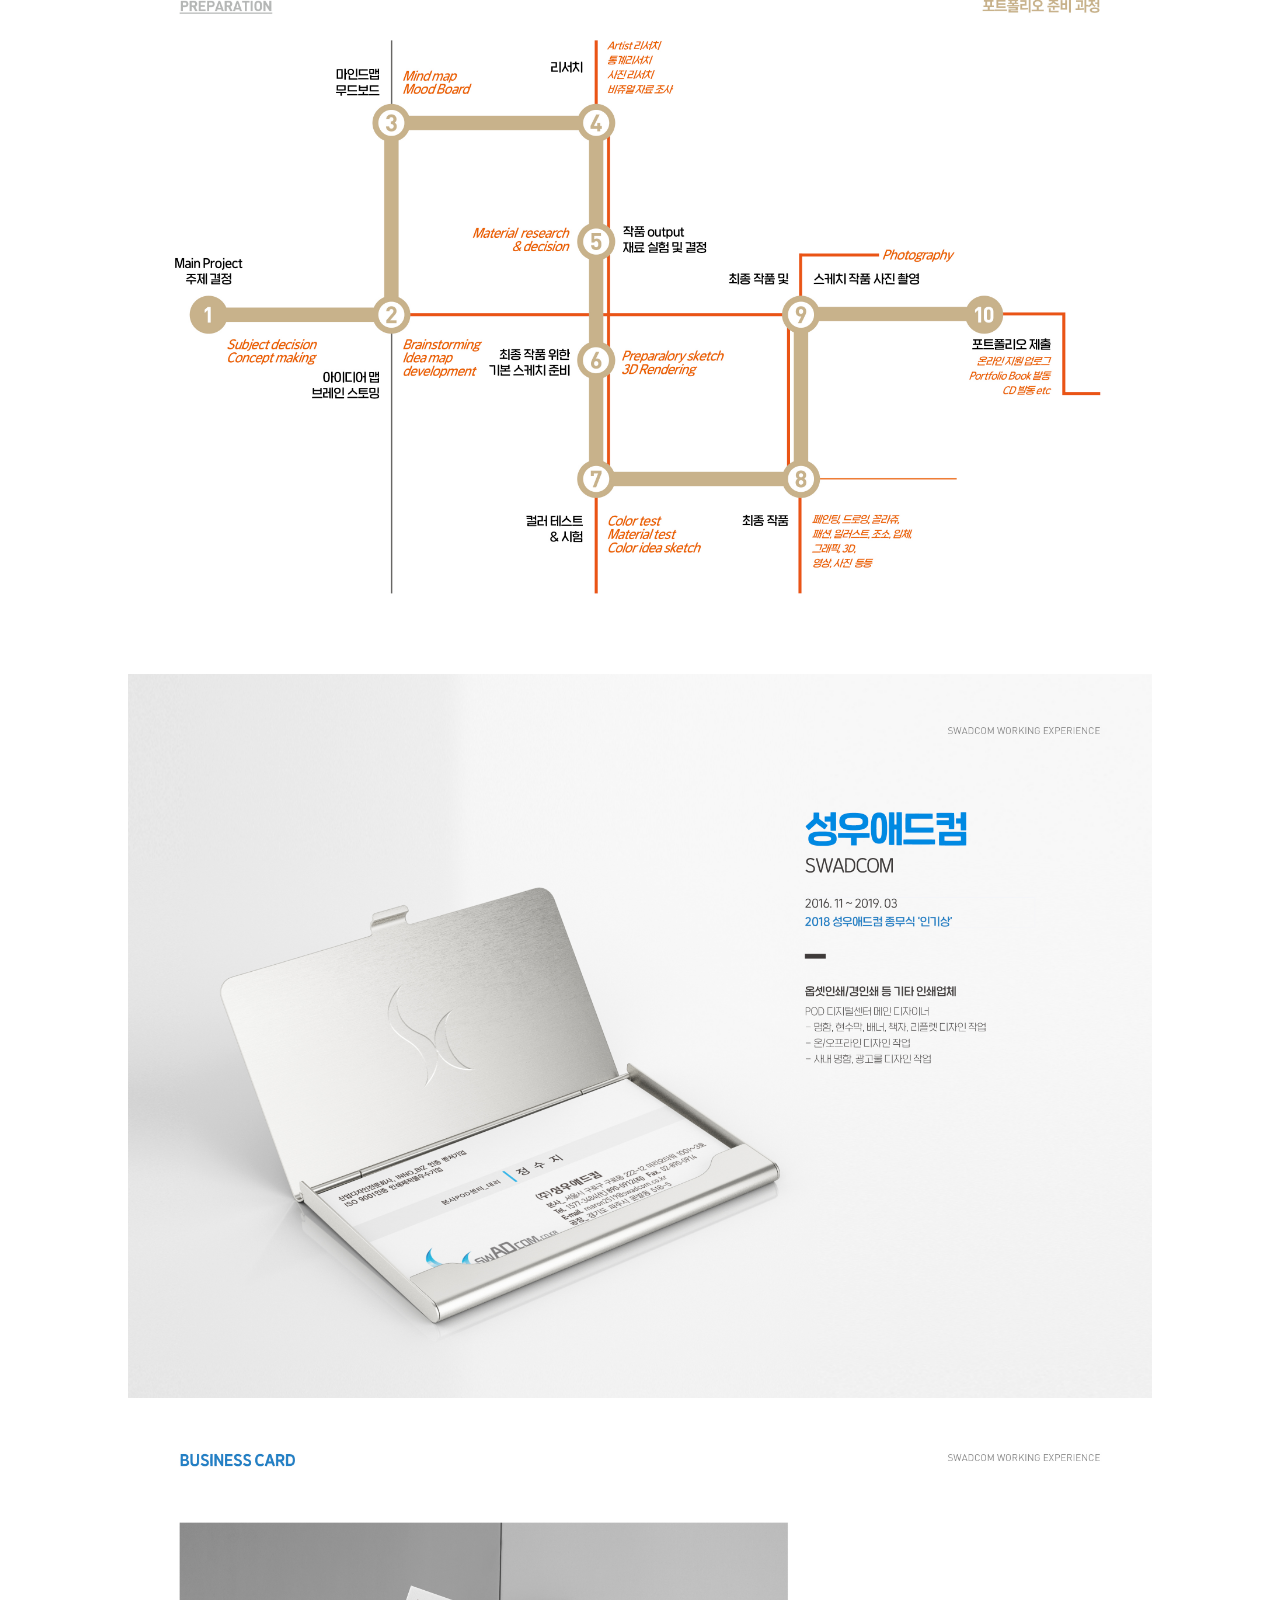
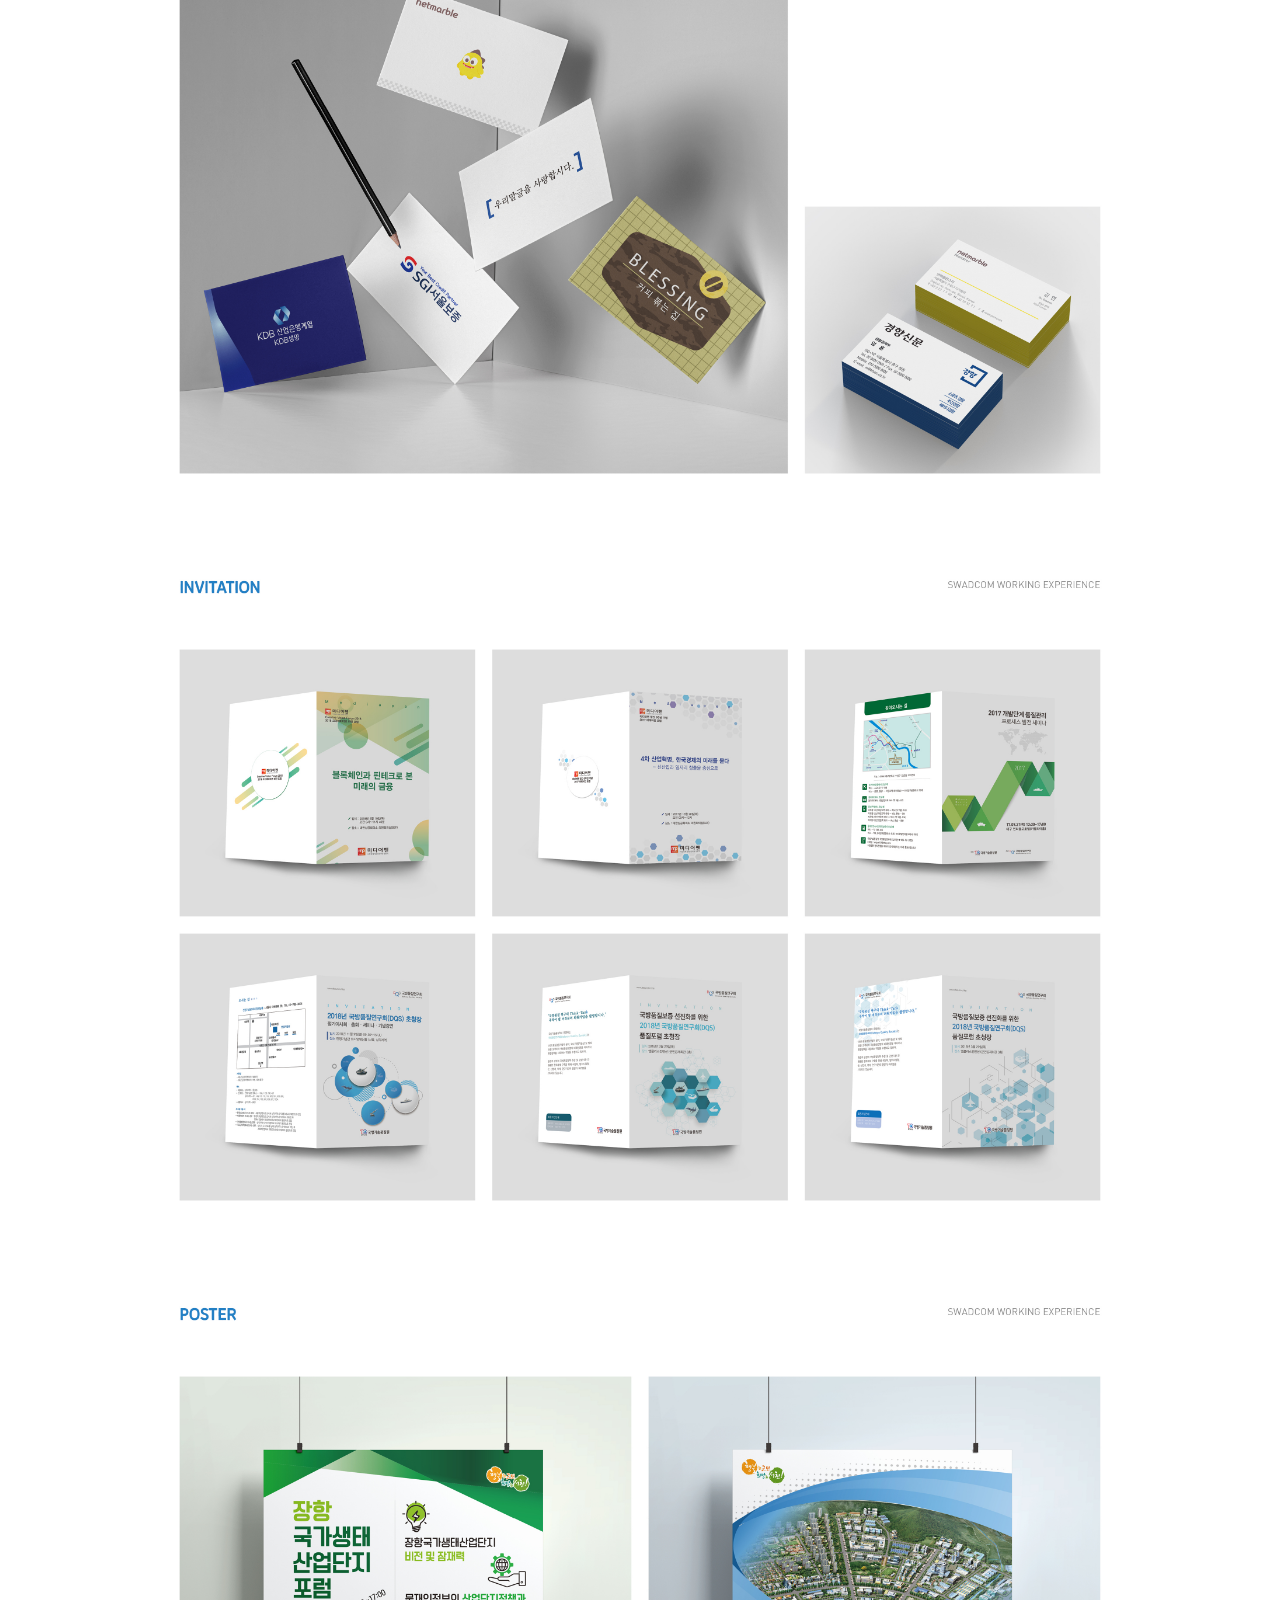
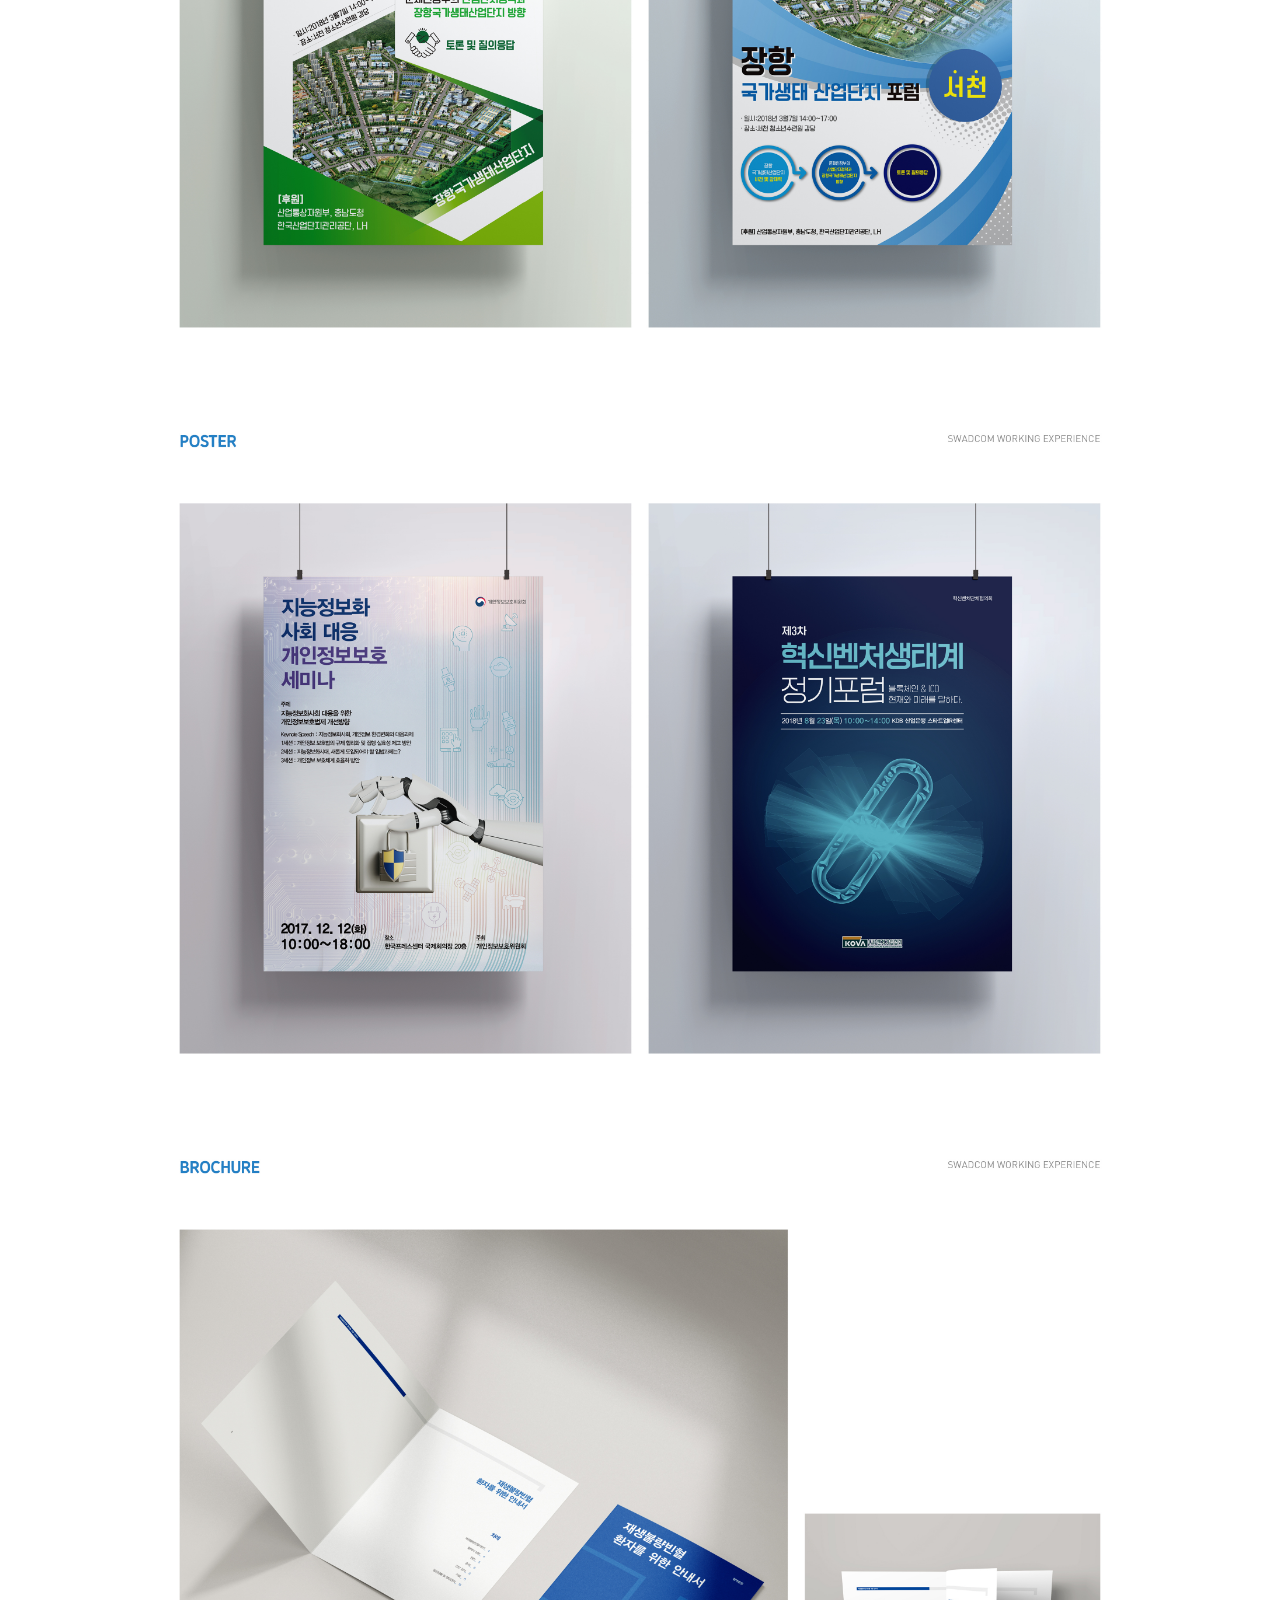
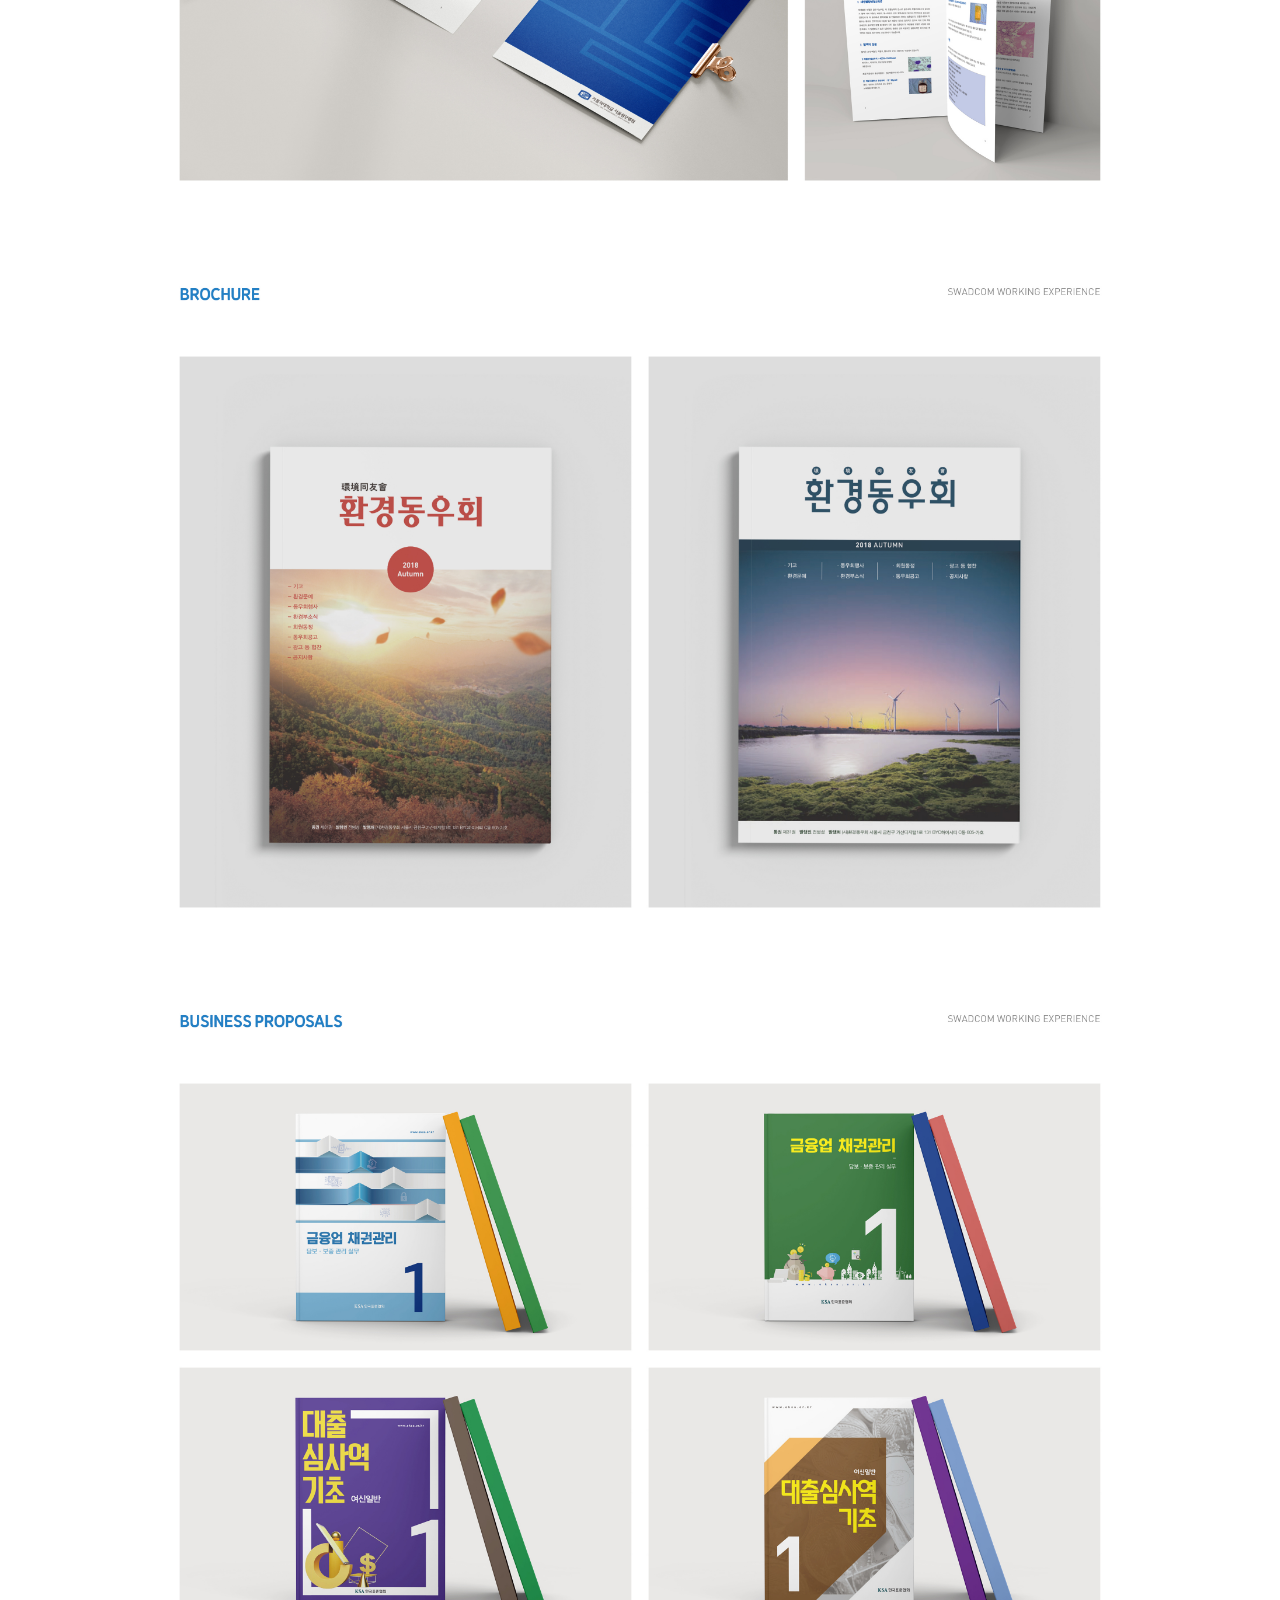
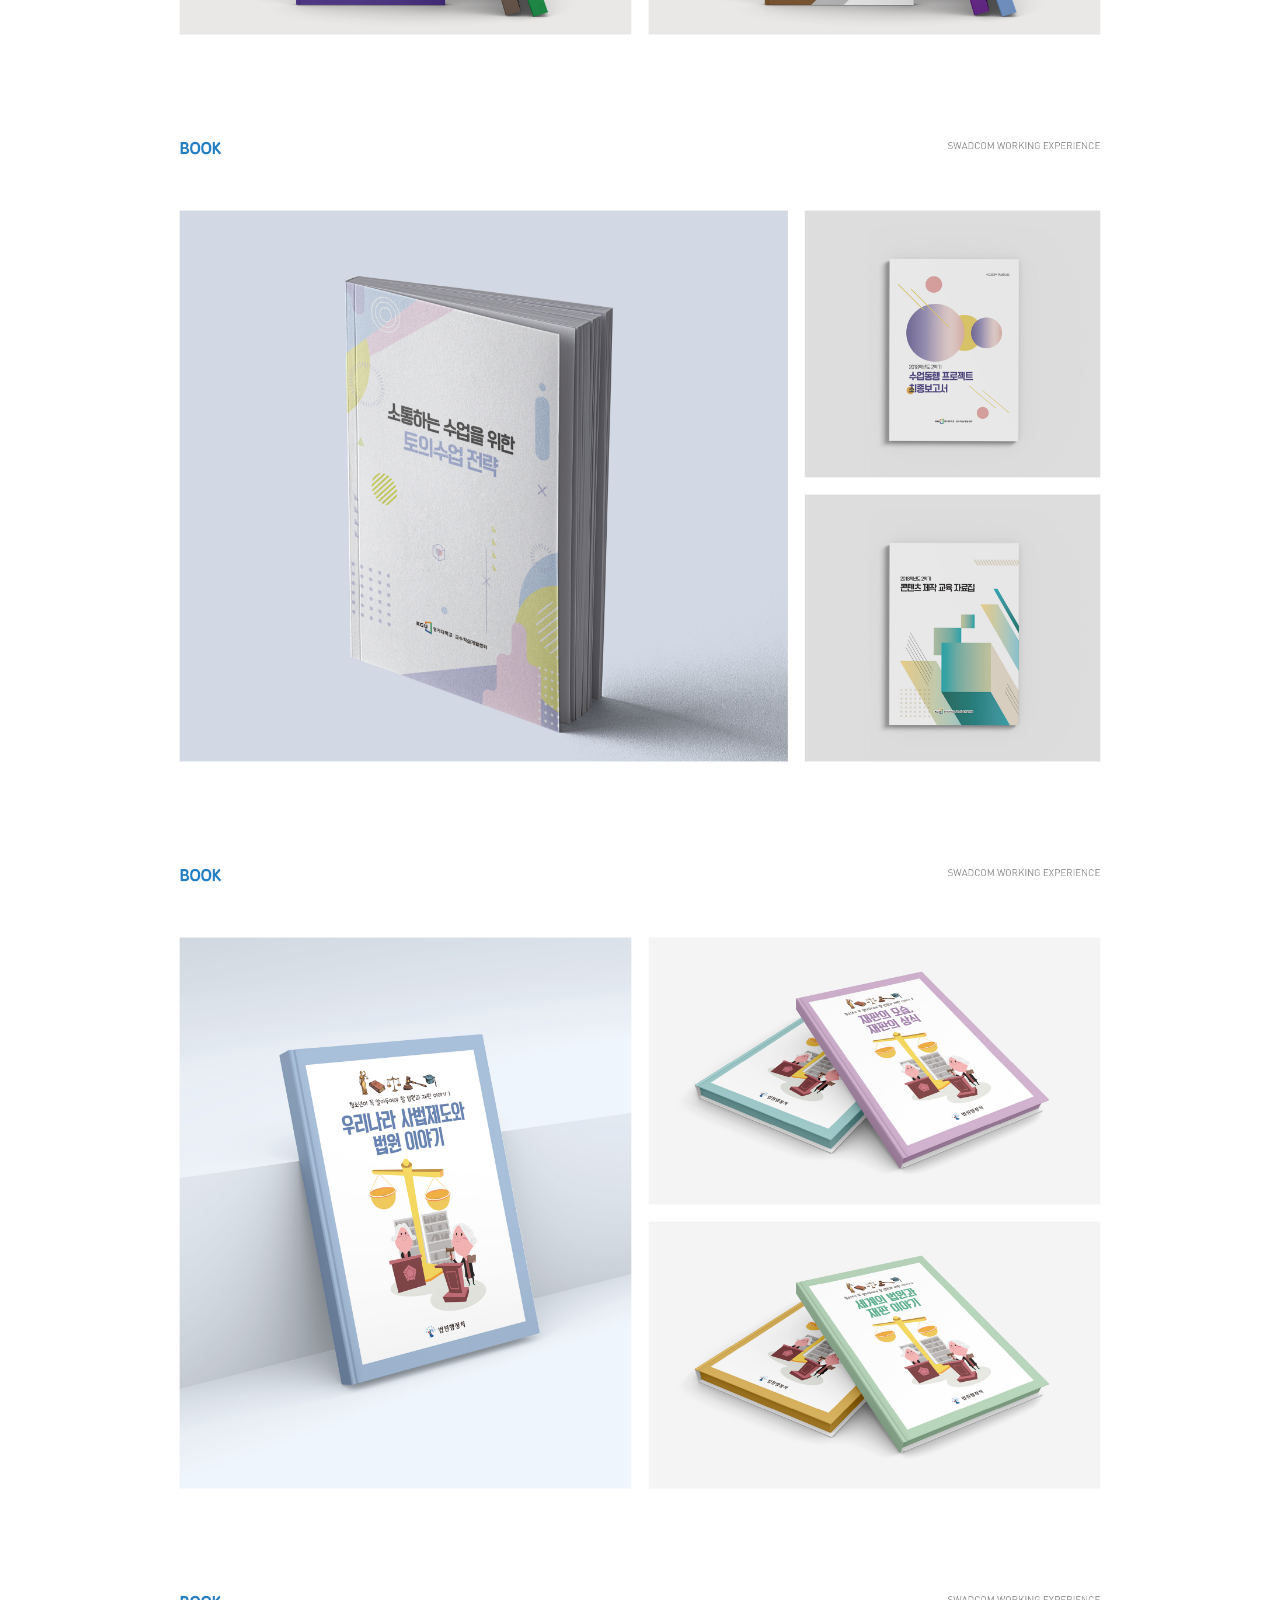
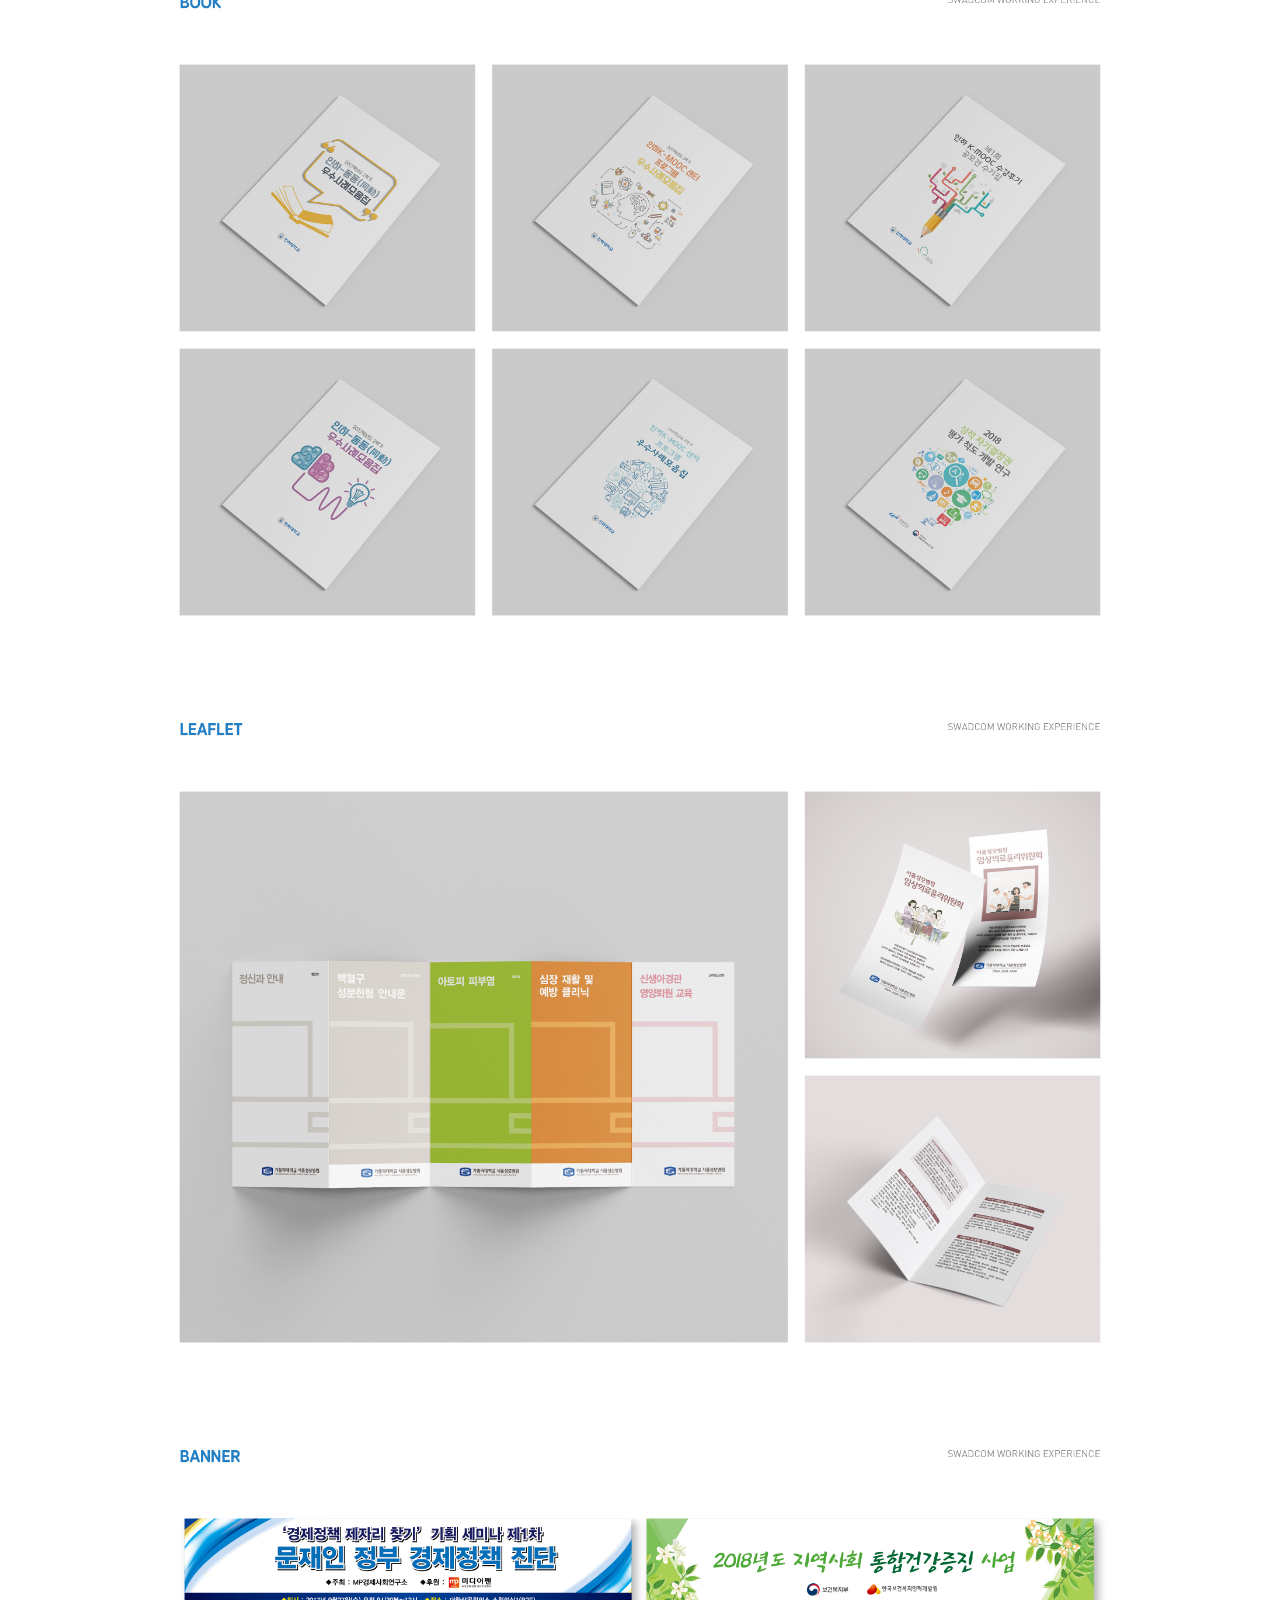
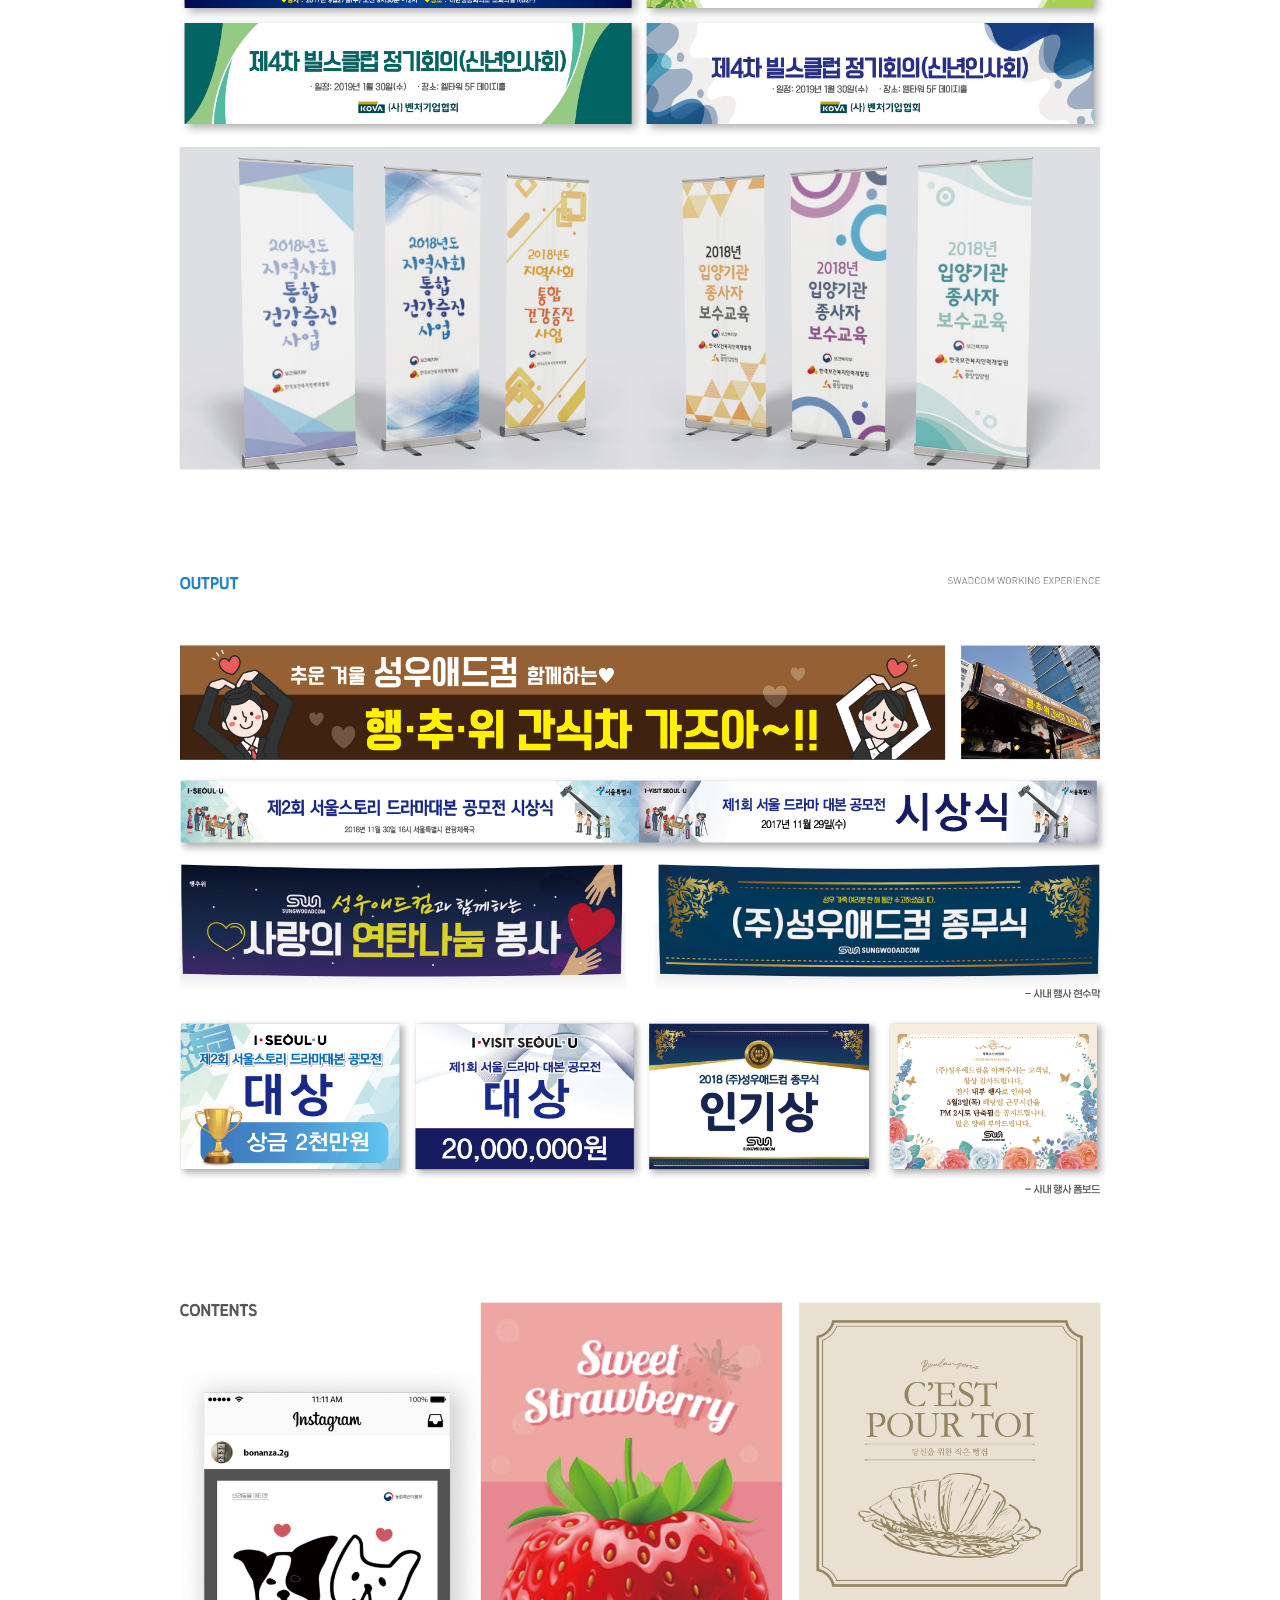
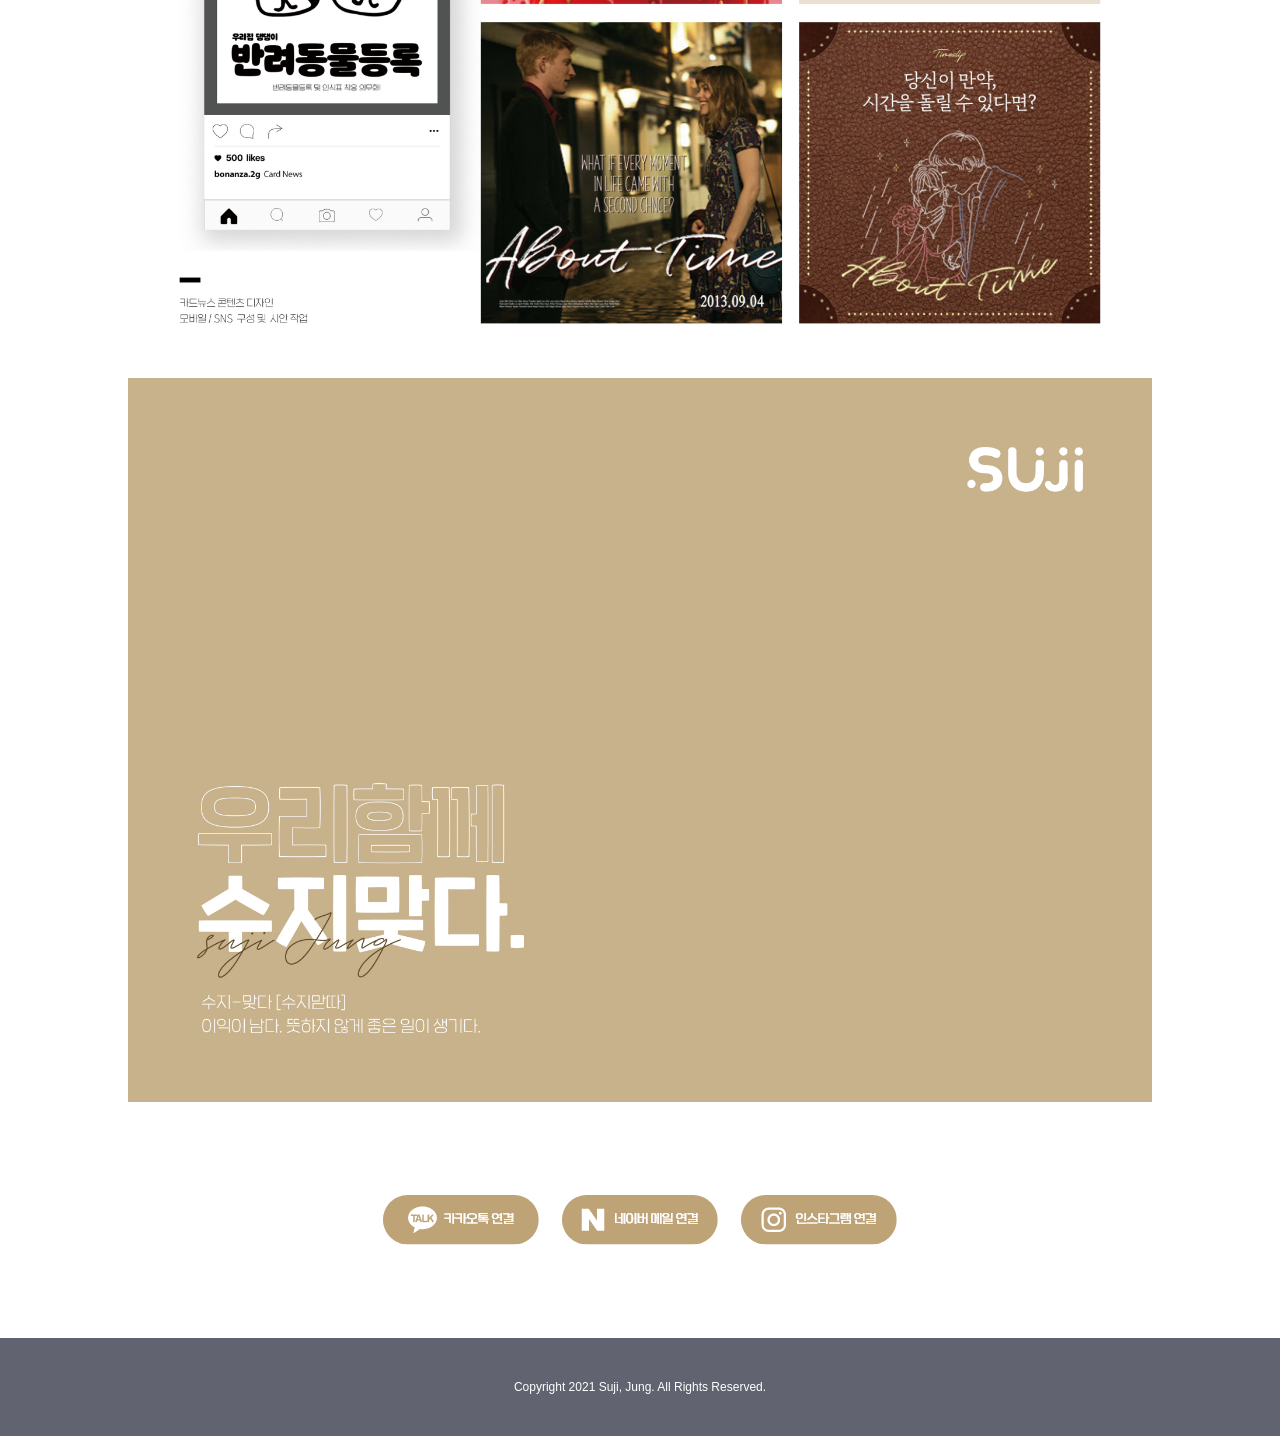
==== commit 2ff3f547: "Update index.html" ====
--- a/index.html
+++ b/index.html
@@ -49,7 +49,7 @@
 		<img src="img/index/main_img (14).jpg" alt="작품">
 		<img src="img/index/main_img (15).jpg" alt="작품">
 		<img src="img/index/main_img (16).jpg" alt="작품">
-		<img src="img/index/main_img (17).jpg" alt="작품">
+		
 		<img src="img/index/main_img (18).jpg" alt="작품">
 		<img src="img/index/main_img (19).jpg" alt="끝">
 	</div>
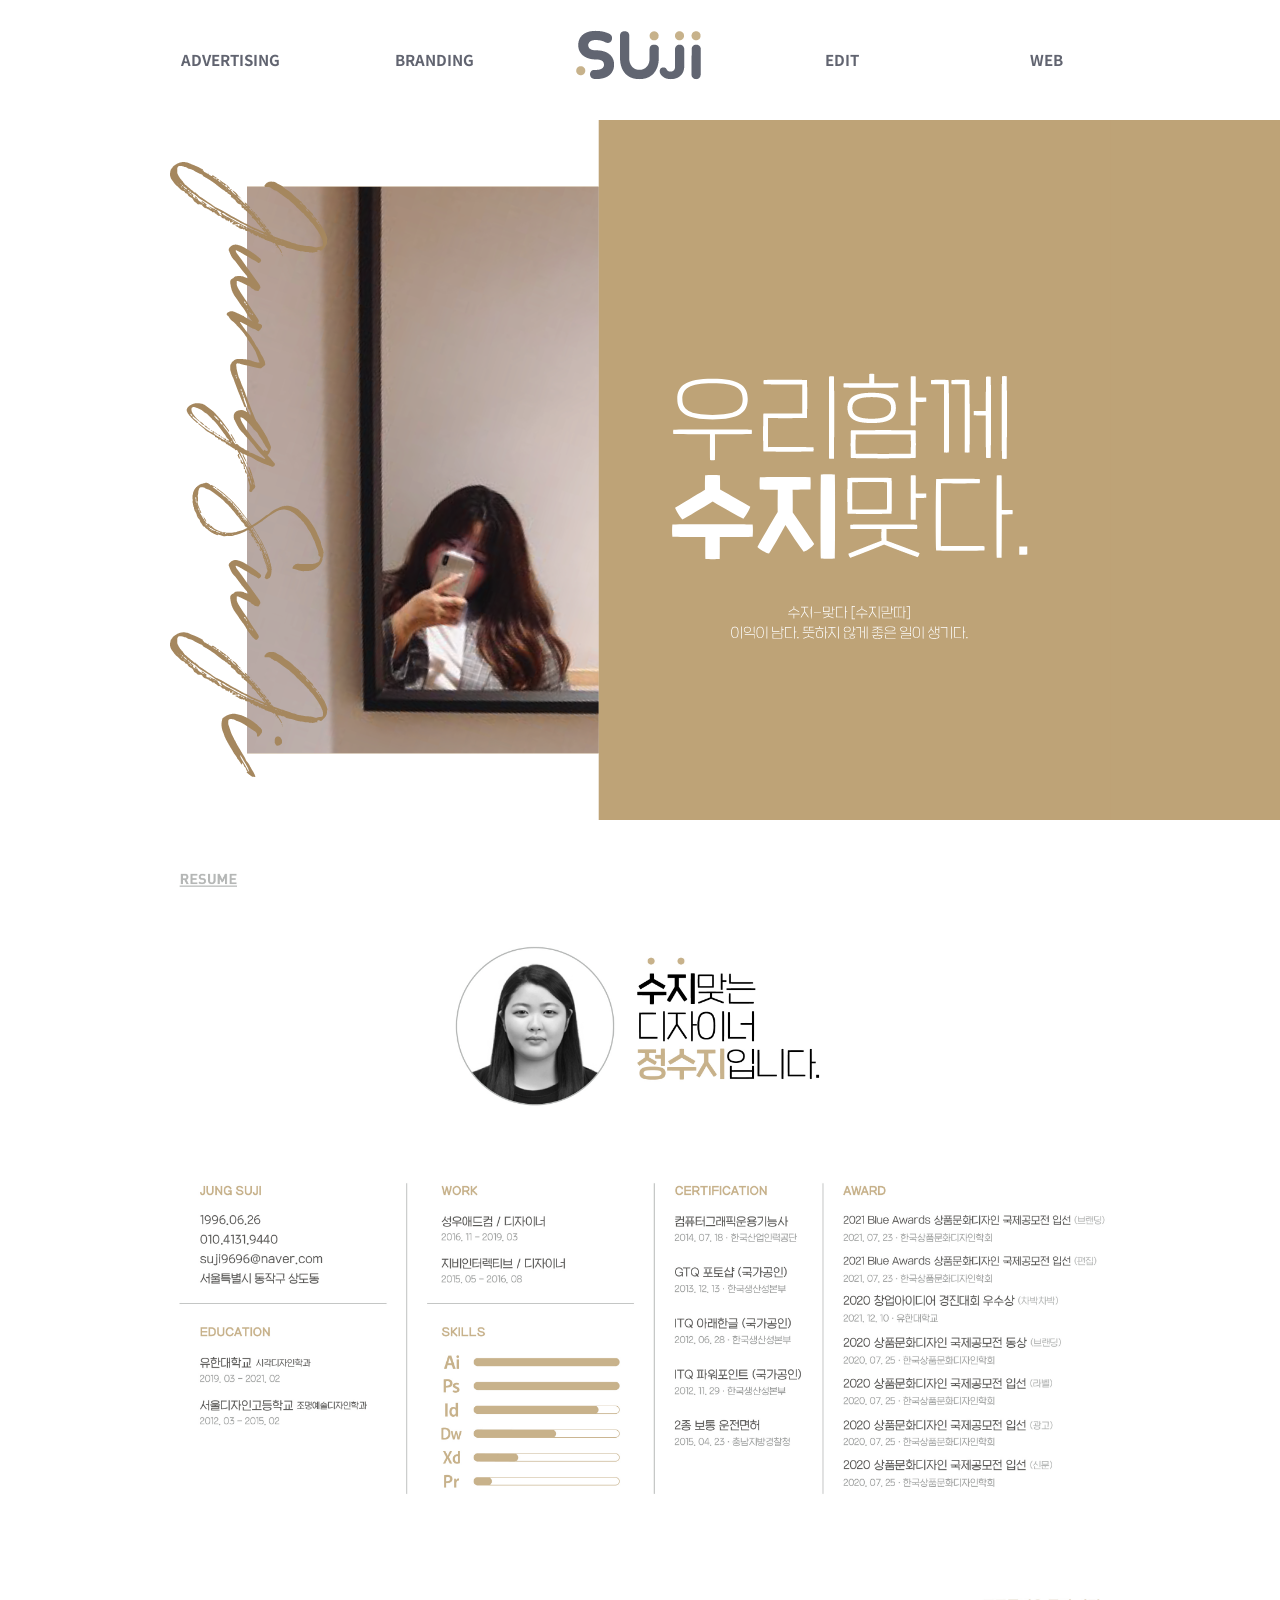
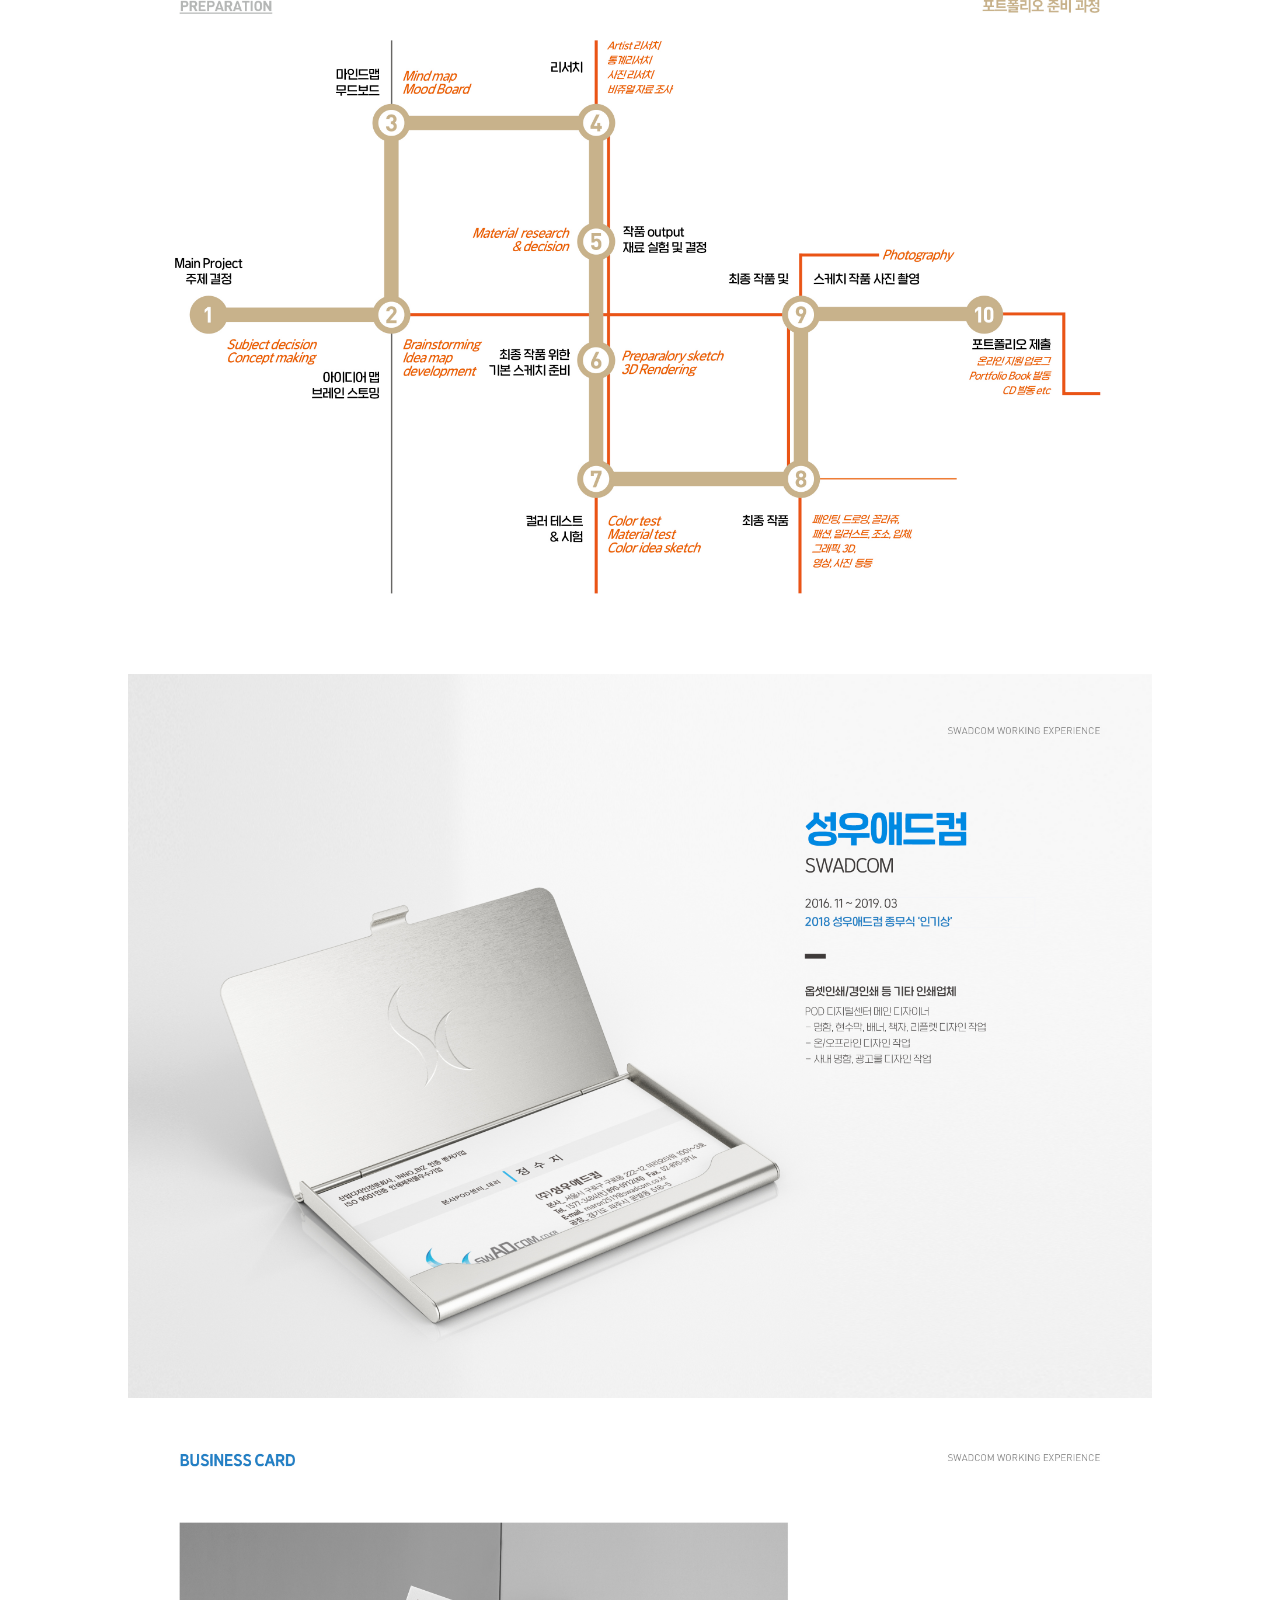
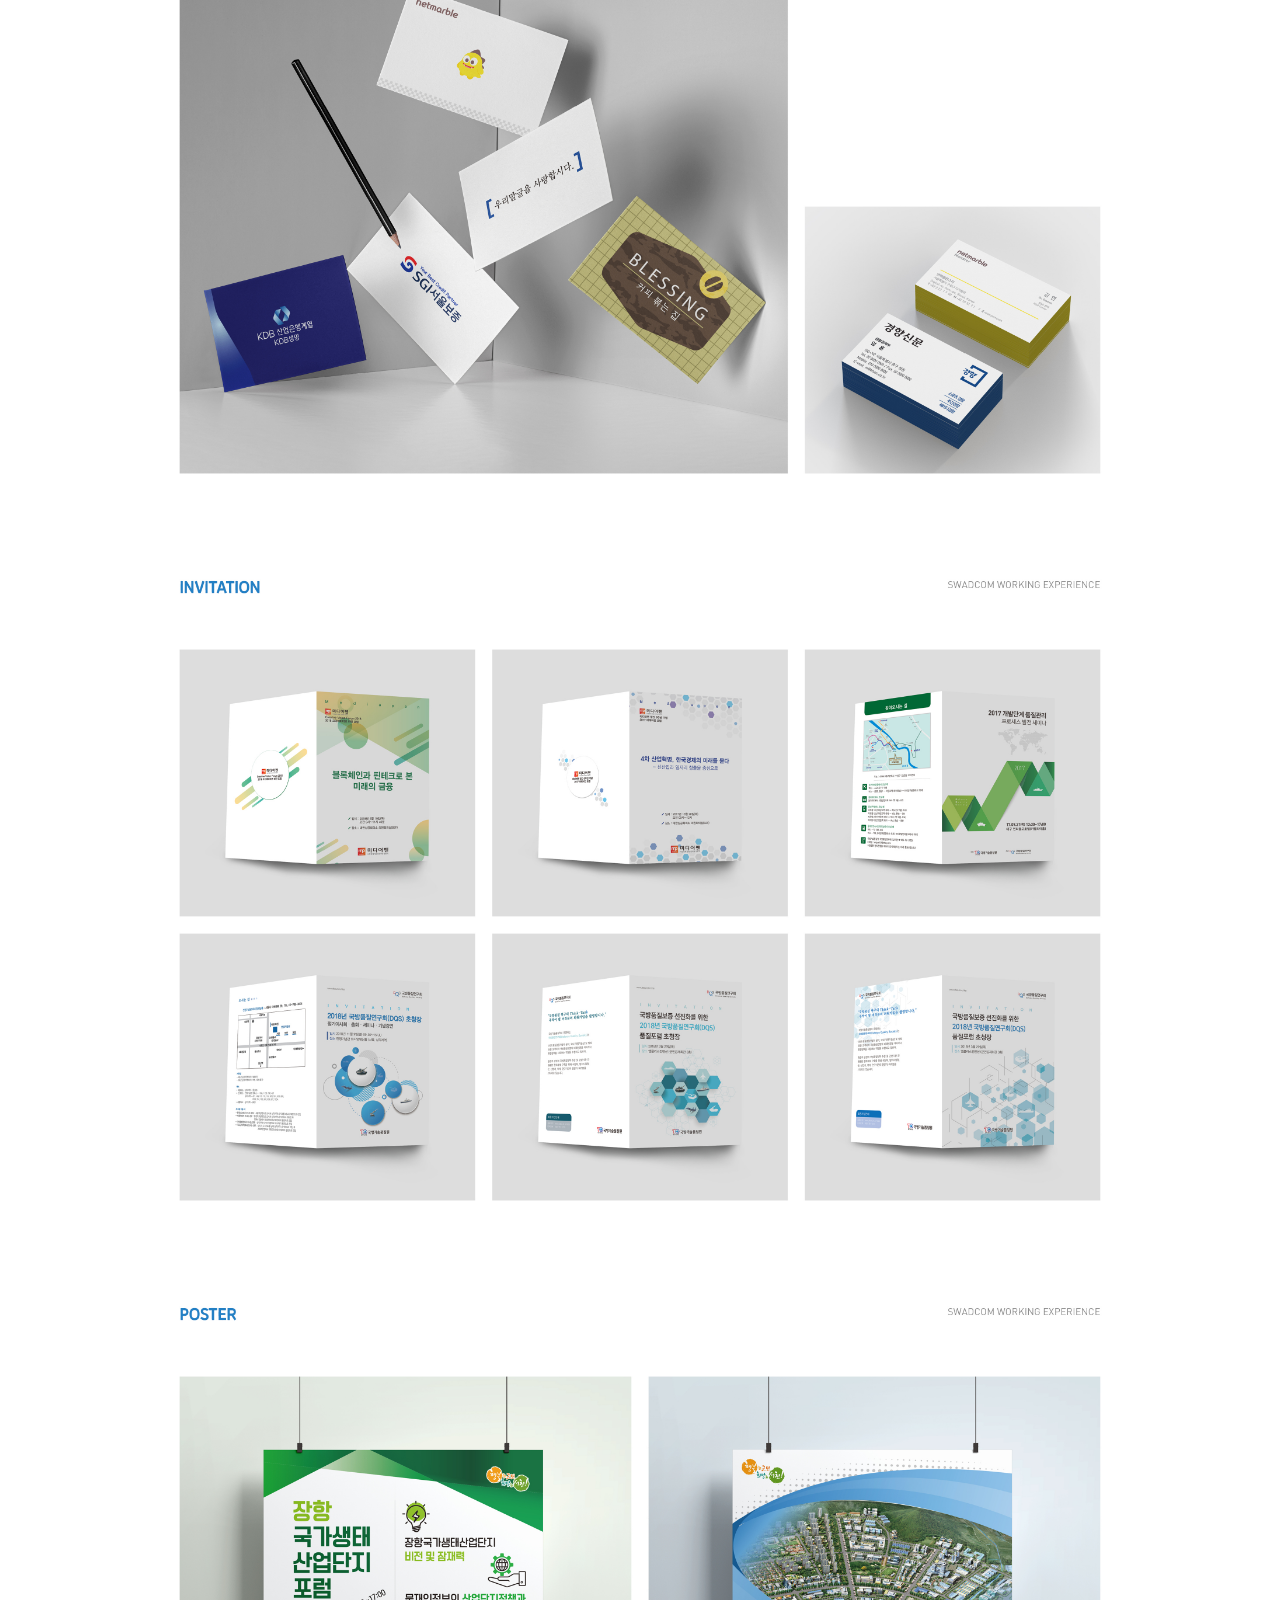
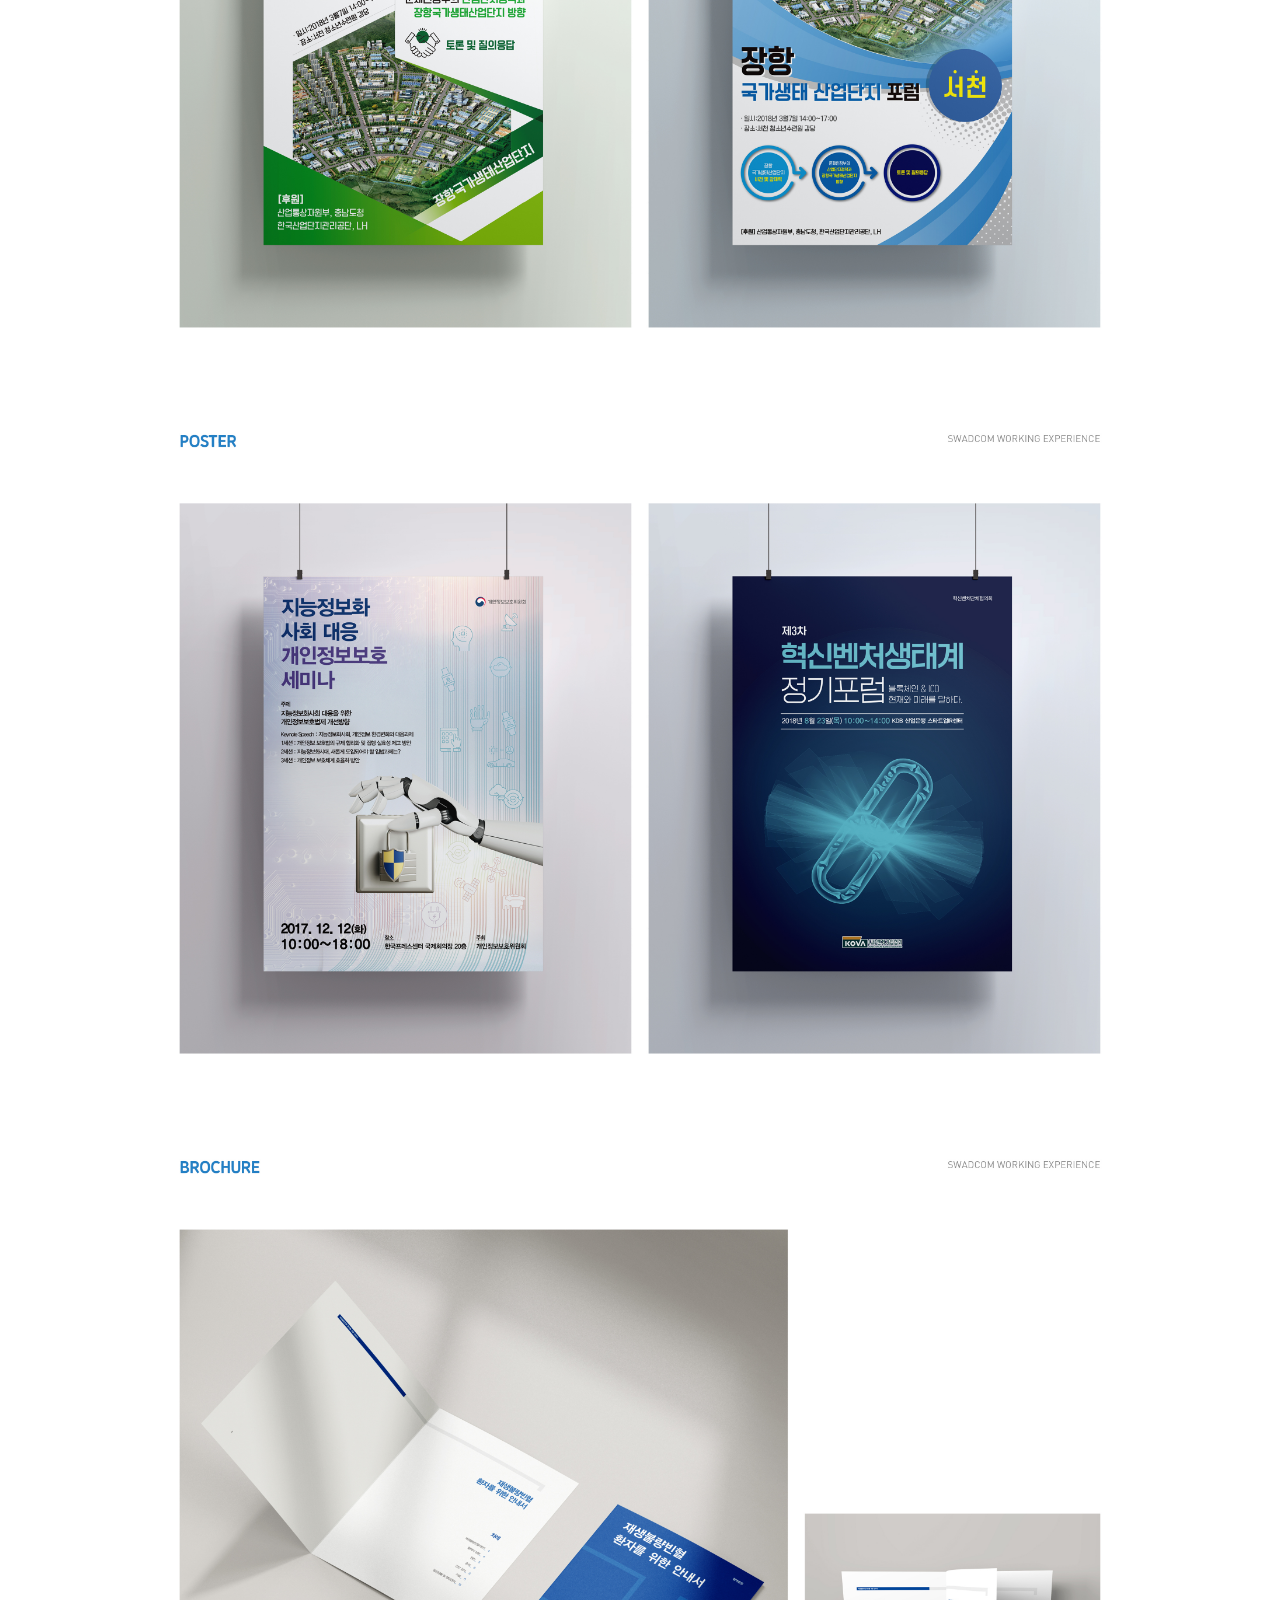
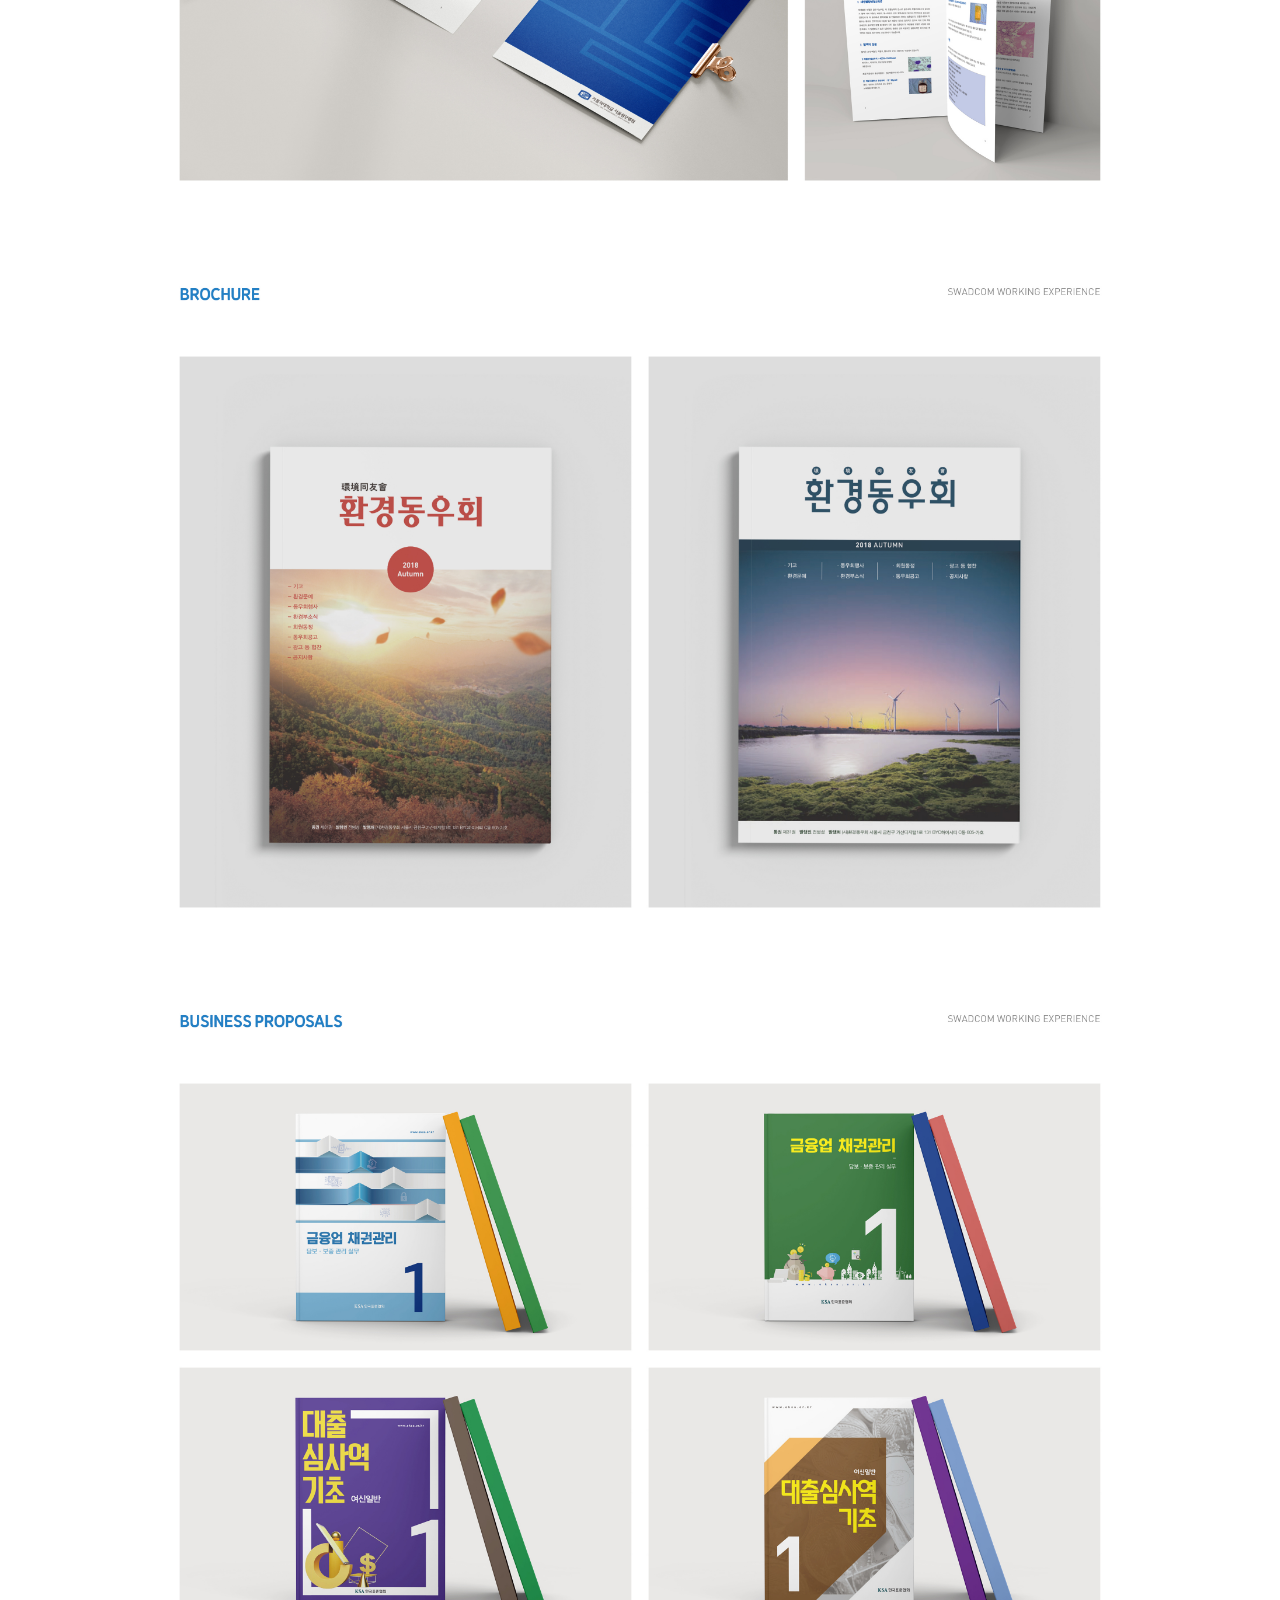
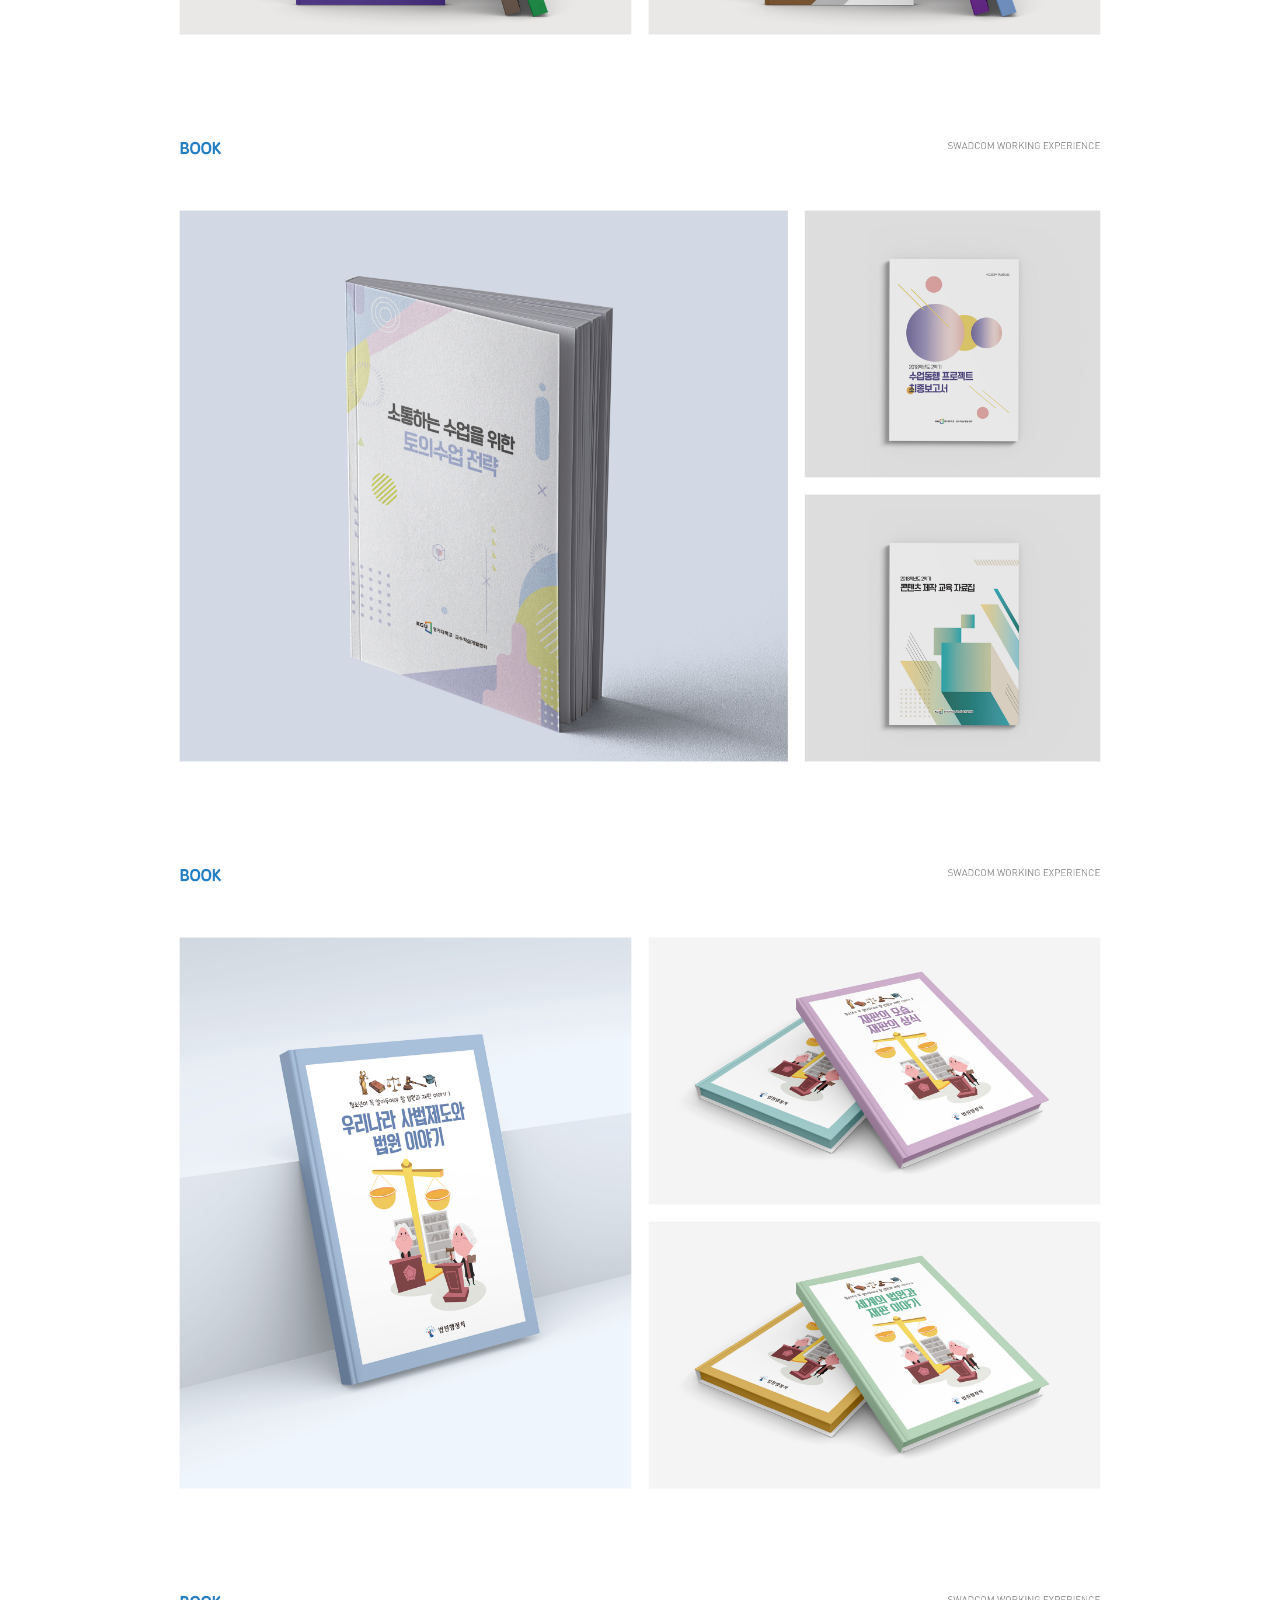
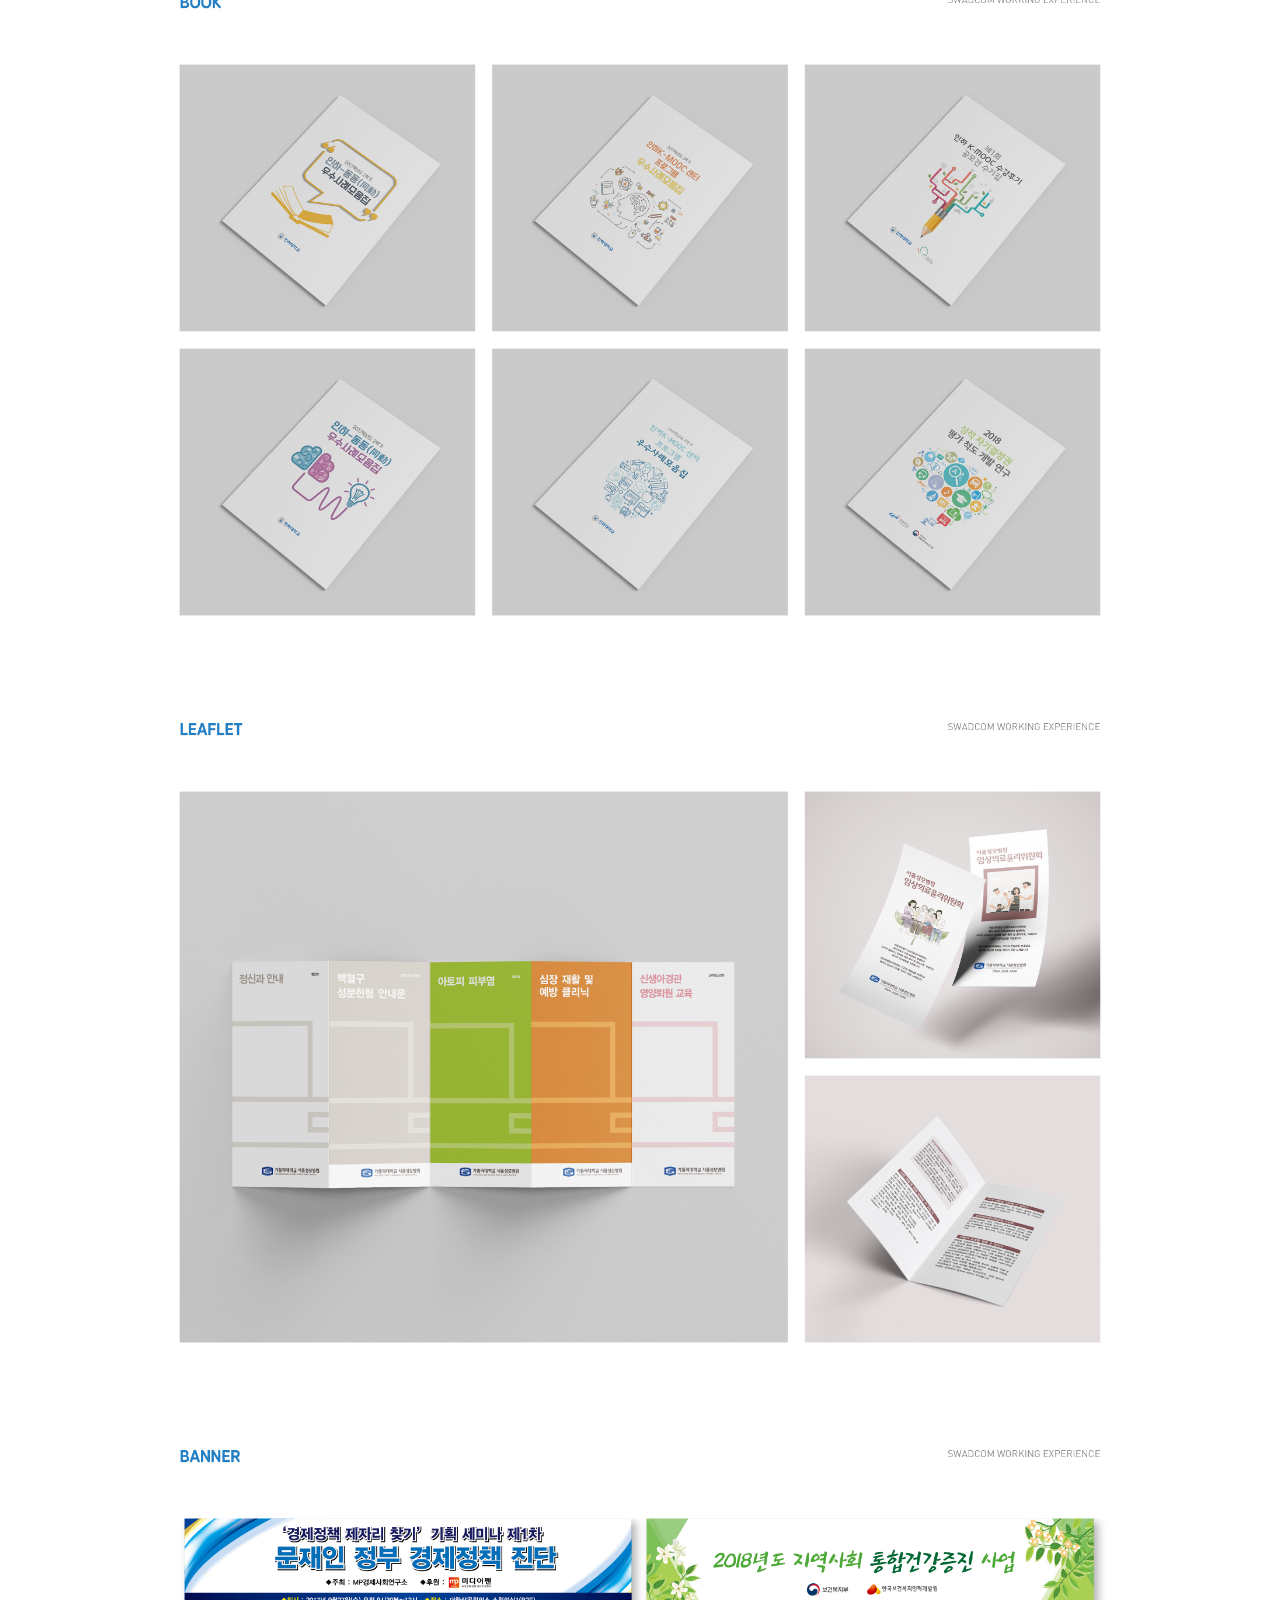
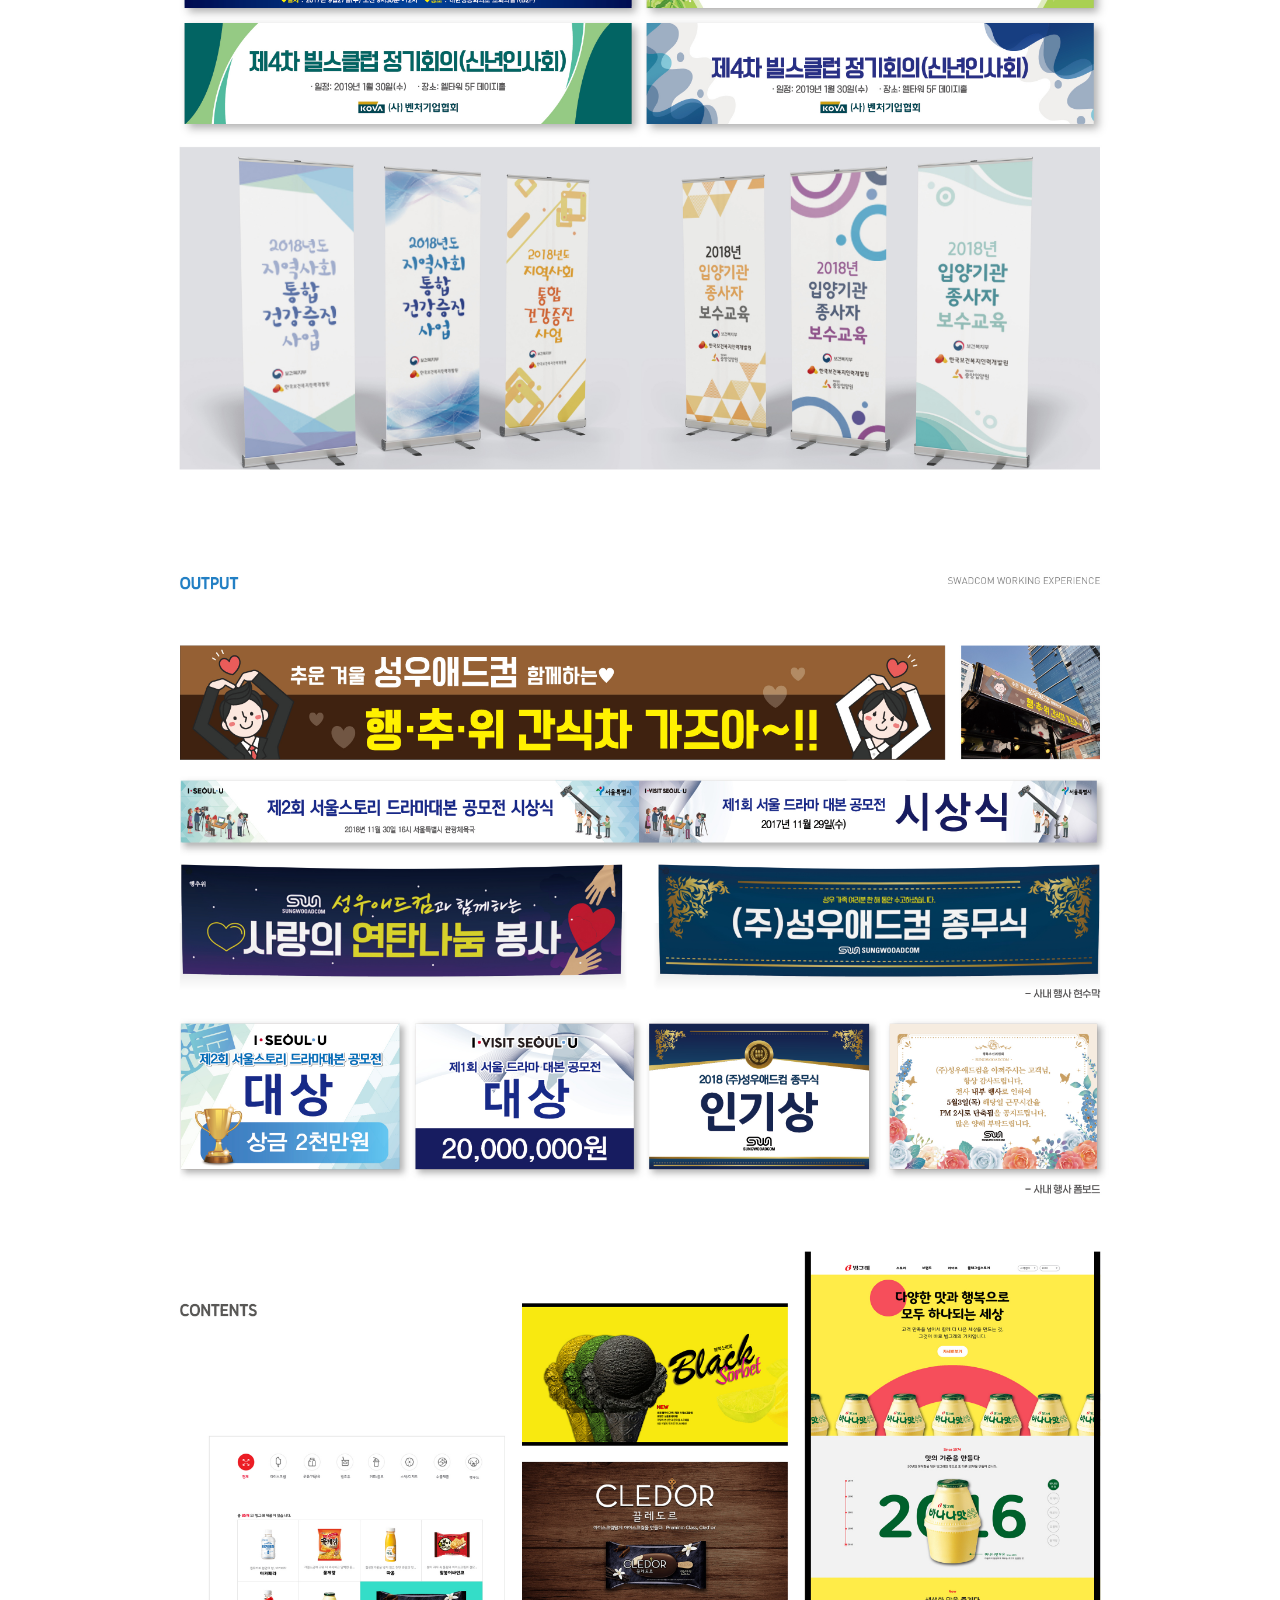
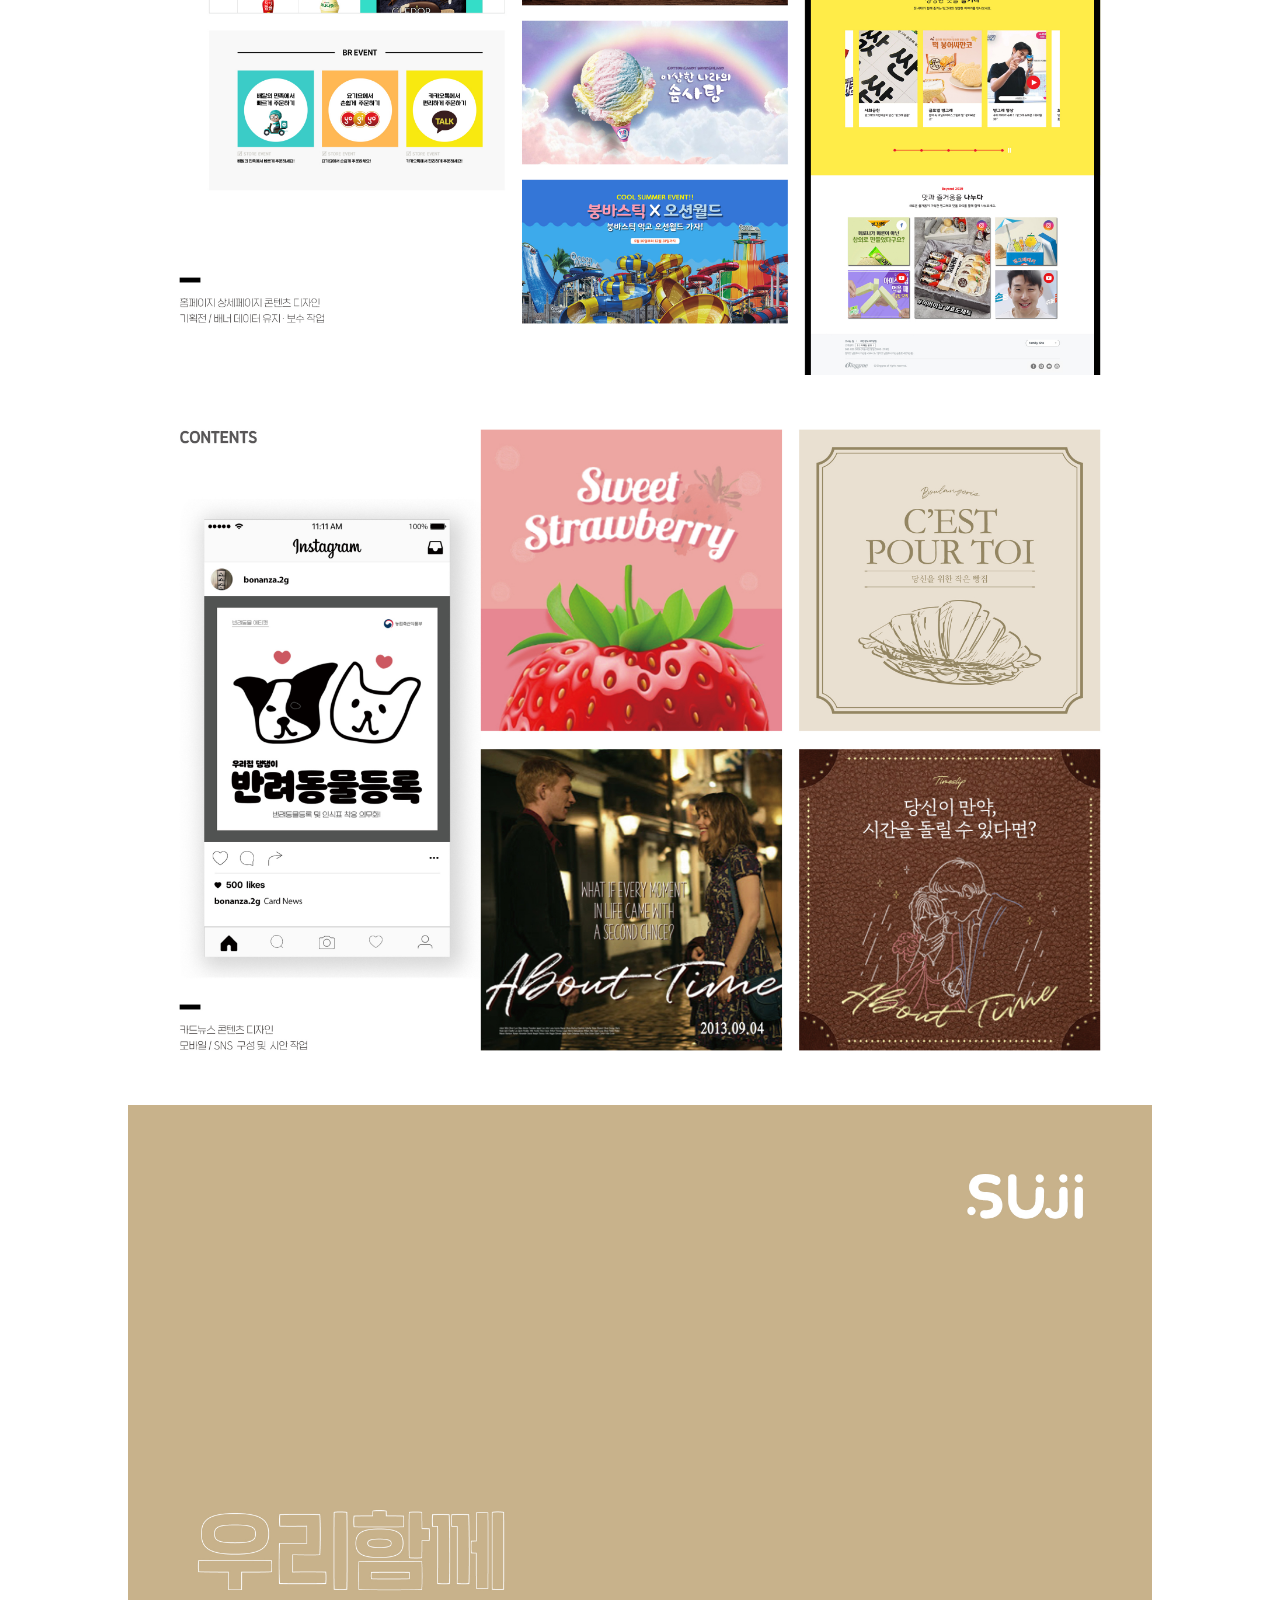
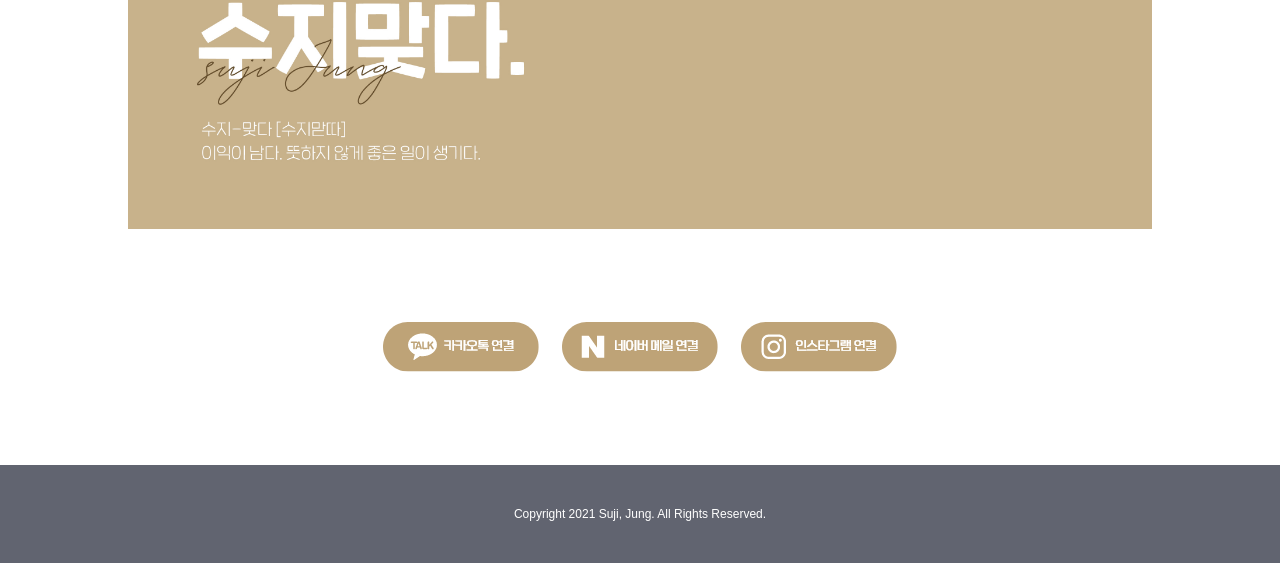
==== commit 9060425b: "Update index.html" ====
--- a/index.html
+++ b/index.html
@@ -49,7 +49,7 @@
 		<img src="img/index/main_img (14).jpg" alt="작품">
 		<img src="img/index/main_img (15).jpg" alt="작품">
 		<img src="img/index/main_img (16).jpg" alt="작품">
-		
+		<img src="img/index/main_img (17).jpg" alt="작품">
 		<img src="img/index/main_img (18).jpg" alt="작품">
 		<img src="img/index/main_img (19).jpg" alt="끝">
 	</div>
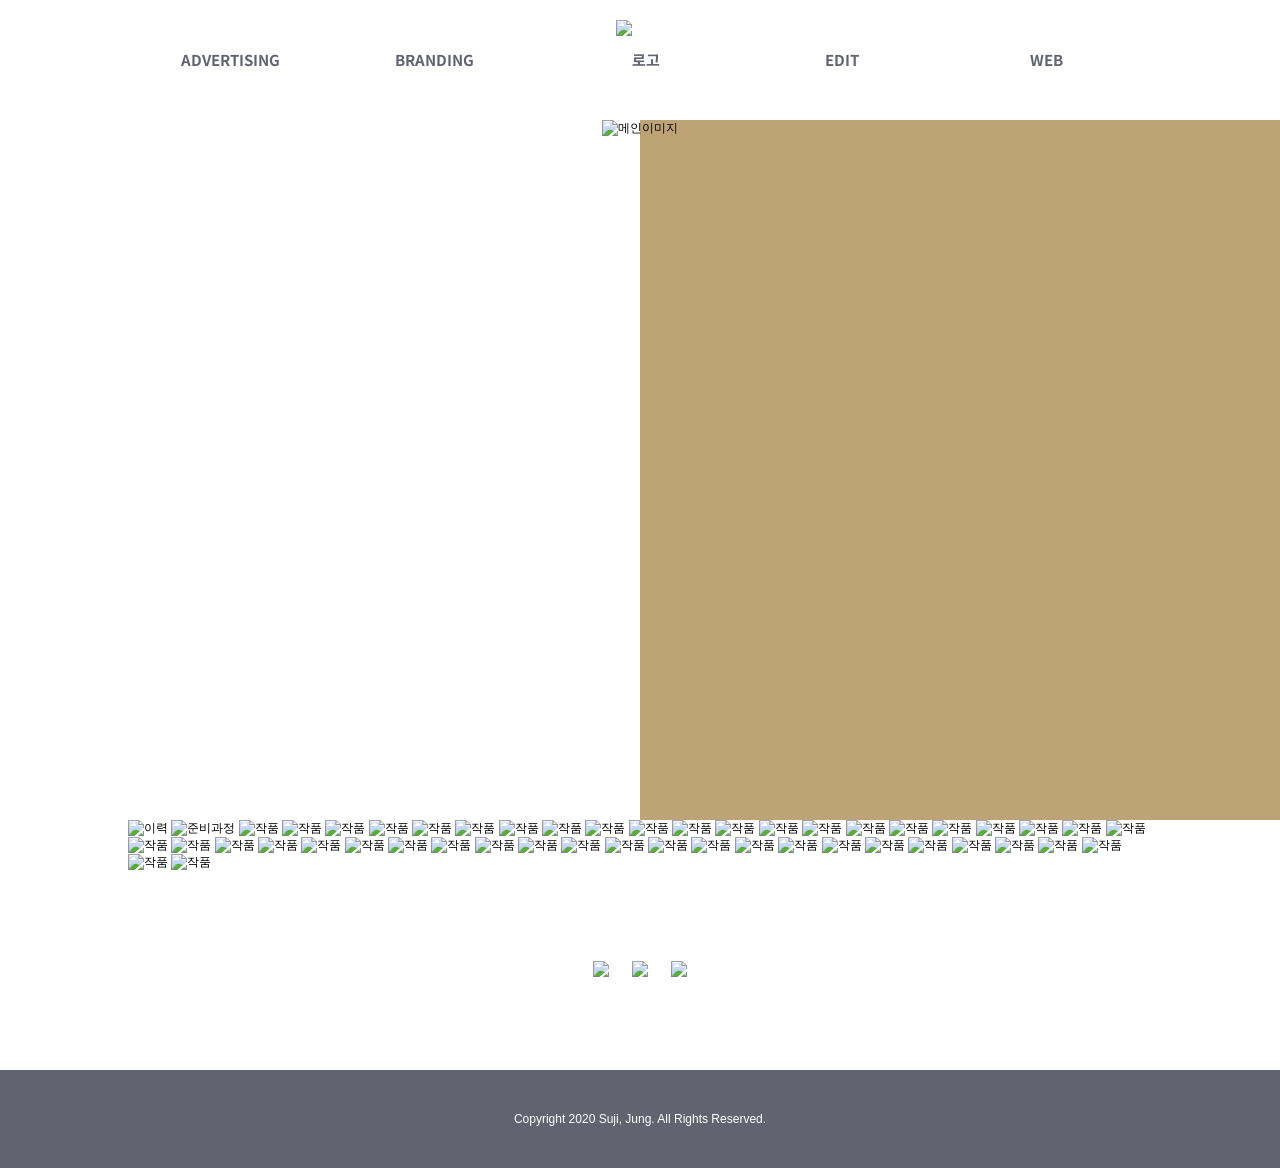
==== commit 61baa49c: "Add files via upload" ====
--- a/index.html
+++ b/index.html
@@ -33,8 +33,8 @@
 
 <div id="container"><!--컨텐츠-->
 	<div class="container_1">
-		<img src="img/index/main_img (1).jpg" alt="작품">
-		<img src="img/index/main_img (2).jpg" alt="작품">
+		<img src="img/index/main_img (1).jpg" alt="이력">
+		<img src="img/index/main_img (2).jpg" alt="준비과정">
 		<img src="img/index/main_img (3).jpg" alt="작품">
 		<img src="img/index/main_img (4).jpg" alt="작품">
 		<img src="img/index/main_img (5).jpg" alt="작품">
@@ -49,9 +49,38 @@
 		<img src="img/index/main_img (14).jpg" alt="작품">
 		<img src="img/index/main_img (15).jpg" alt="작품">
 		<img src="img/index/main_img (16).jpg" alt="작품">
-		<img src="img/index/main_img (17).jpg" alt="작품">
 		<img src="img/index/main_img (18).jpg" alt="작품">
-		<img src="img/index/main_img (19).jpg" alt="끝">
+		<img src="img/index/main_img (19).jpg" alt="작품">
+		<img src="img/index/main_img (20).jpg" alt="작품">
+		<img src="img/index/main_img (21).jpg" alt="작품">
+		<img src="img/index/main_img (22).jpg" alt="작품">
+		<img src="img/index/main_img (23).jpg" alt="작품">
+		<img src="img/index/main_img (24).jpg" alt="작품">
+		<img src="img/index/main_img (25).jpg" alt="작품">
+		<img src="img/index/main_img (26).jpg" alt="작품">
+		<img src="img/index/main_img (27).jpg" alt="작품">
+		<img src="img/index/main_img (28).jpg" alt="작품">
+		<img src="img/index/main_img (29).jpg" alt="작품">
+		<img src="img/index/main_img (30).jpg" alt="작품">
+		<img src="img/index/main_img (31).jpg" alt="작품">
+		<img src="img/index/main_img (32).jpg" alt="작품">
+		<img src="img/index/main_img (33).jpg" alt="작품">
+		<img src="img/index/main_img (34).jpg" alt="작품">
+		<img src="img/index/main_img (35).jpg" alt="작품">
+		<img src="img/index/main_img (36).jpg" alt="작품">
+		<img src="img/index/main_img (37).jpg" alt="작품">
+		<img src="img/index/main_img (38).jpg" alt="작품">
+		<img src="img/index/main_img (39).jpg" alt="작품">
+		<img src="img/index/main_img (40).jpg" alt="작품">
+		<img src="img/index/main_img (41).jpg" alt="작품">
+		<img src="img/index/main_img (42).jpg" alt="작품">
+		<img src="img/index/main_img (43).jpg" alt="작품">
+		<img src="img/index/main_img (44).jpg" alt="작품">
+		<img src="img/index/main_img (45).jpg" alt="작품">
+		<img src="img/index/main_img (46).jpg" alt="작품">
+		<img src="img/index/main_img (47).jpg" alt="작품">
+		<img src="img/index/main_img (48).jpg" alt="작품">
+		<img src="img/index/main_img (49).jpg" alt="작품">
 	</div>
 </div>
 
@@ -62,7 +91,7 @@
 </div>
 
 <footer id="footer"><!--푸터-->
-		<address class="company">Copyright 2021 Suji, Jung. All Rights Reserved.</address>
+		<address class="company">Copyright 2020 Suji, Jung. All Rights Reserved.</address>
 </footer>
 
 </body>
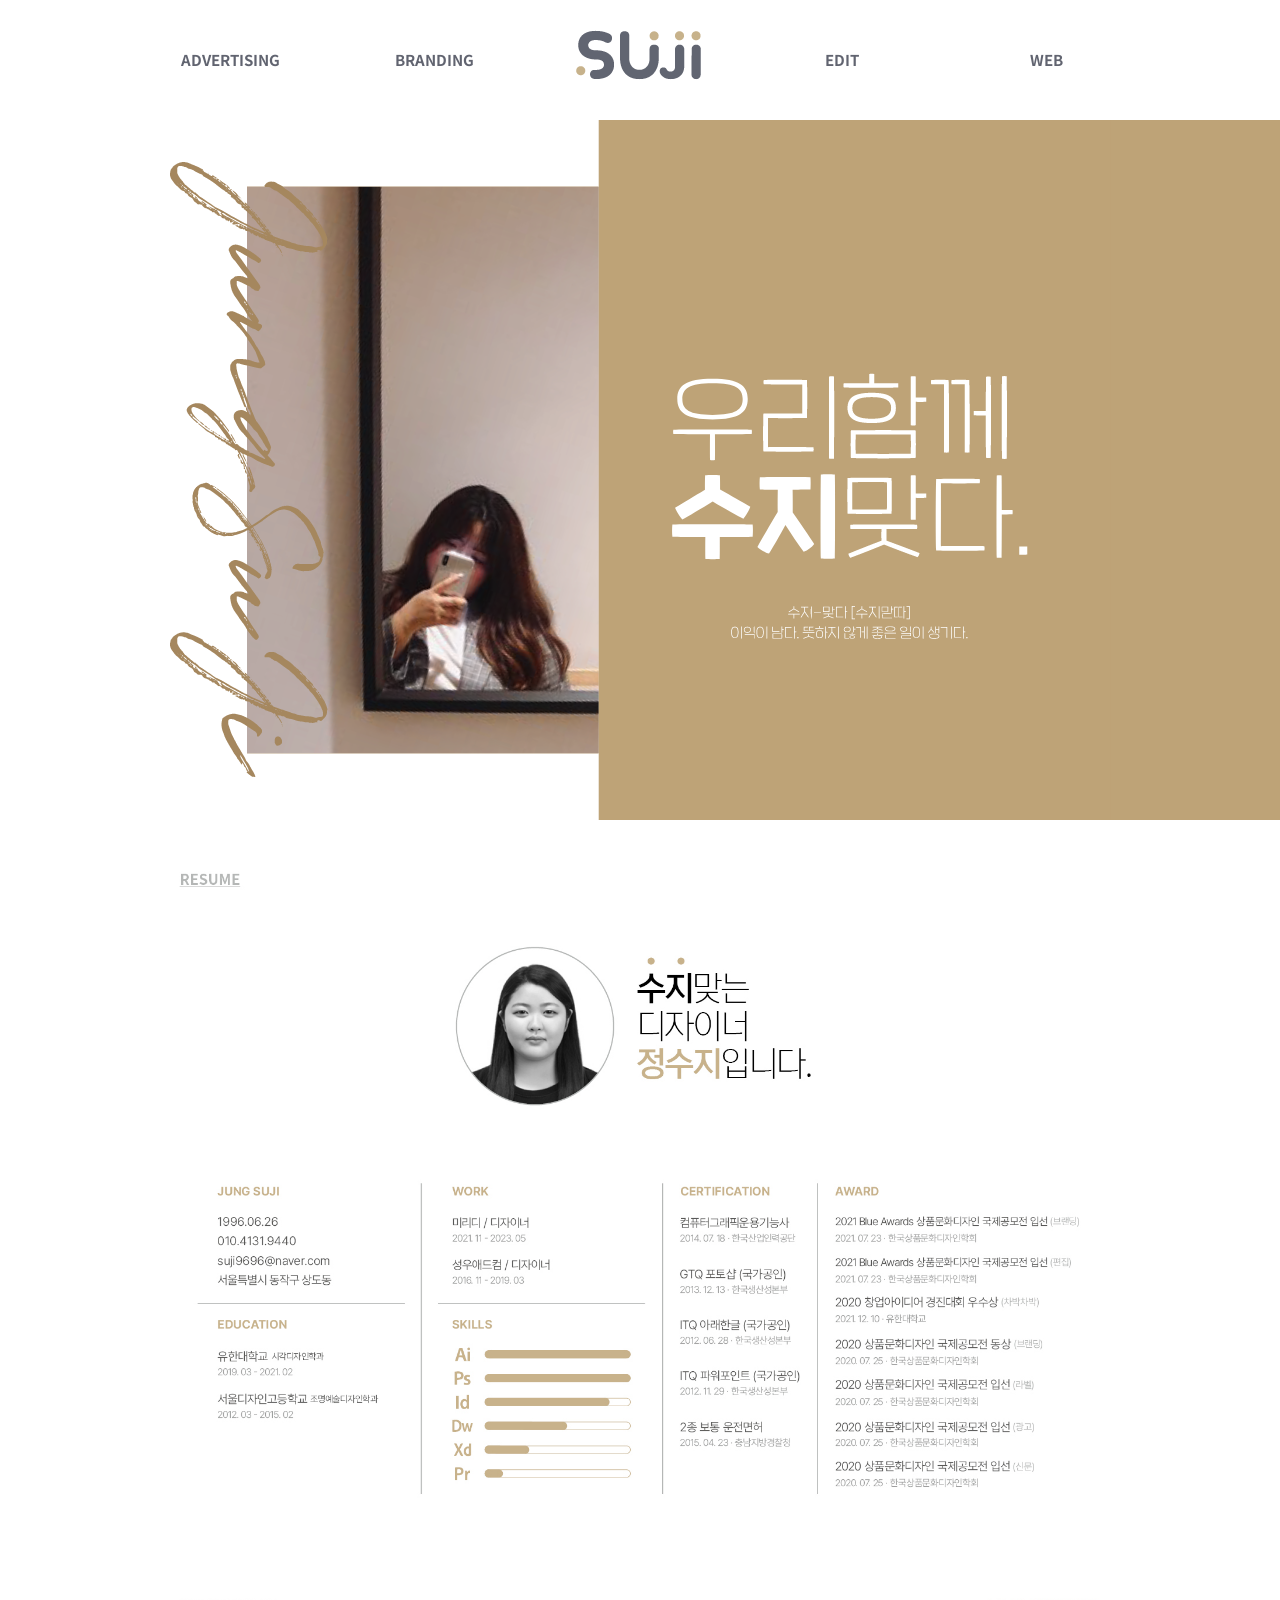
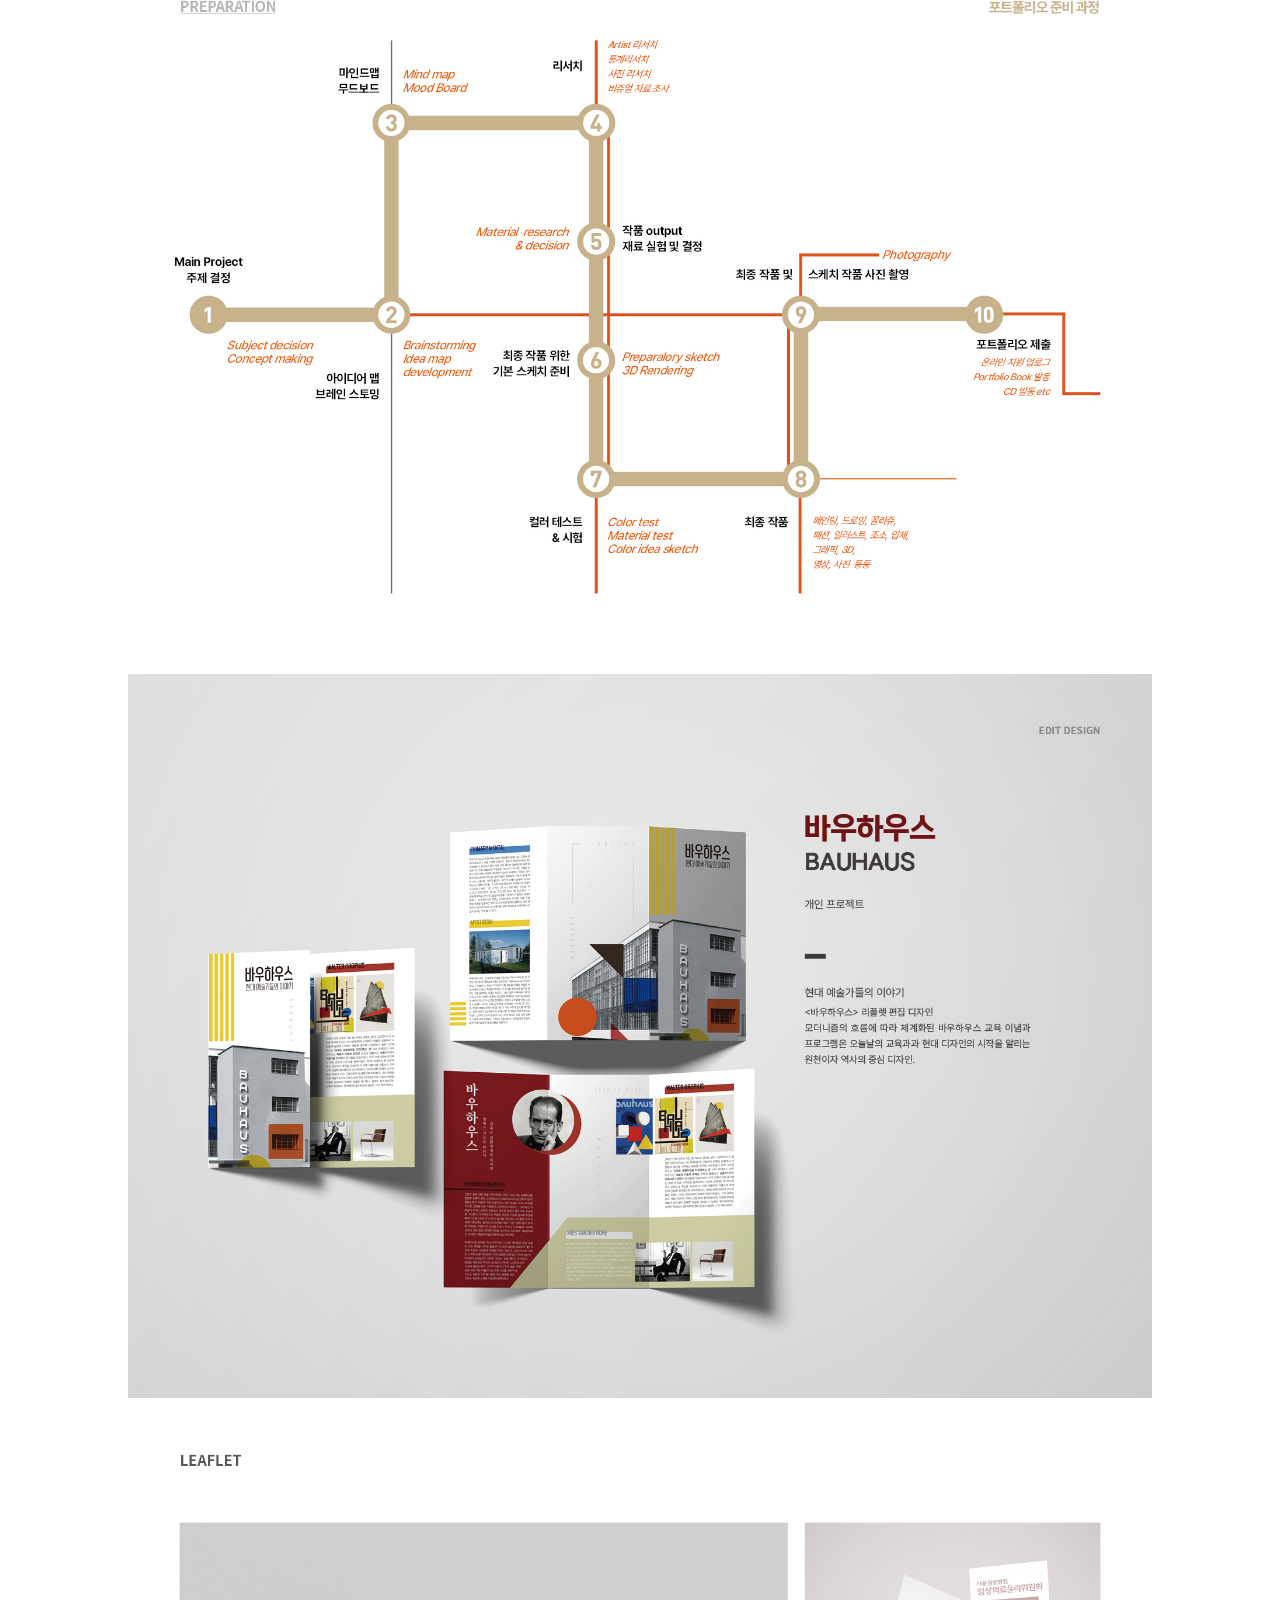
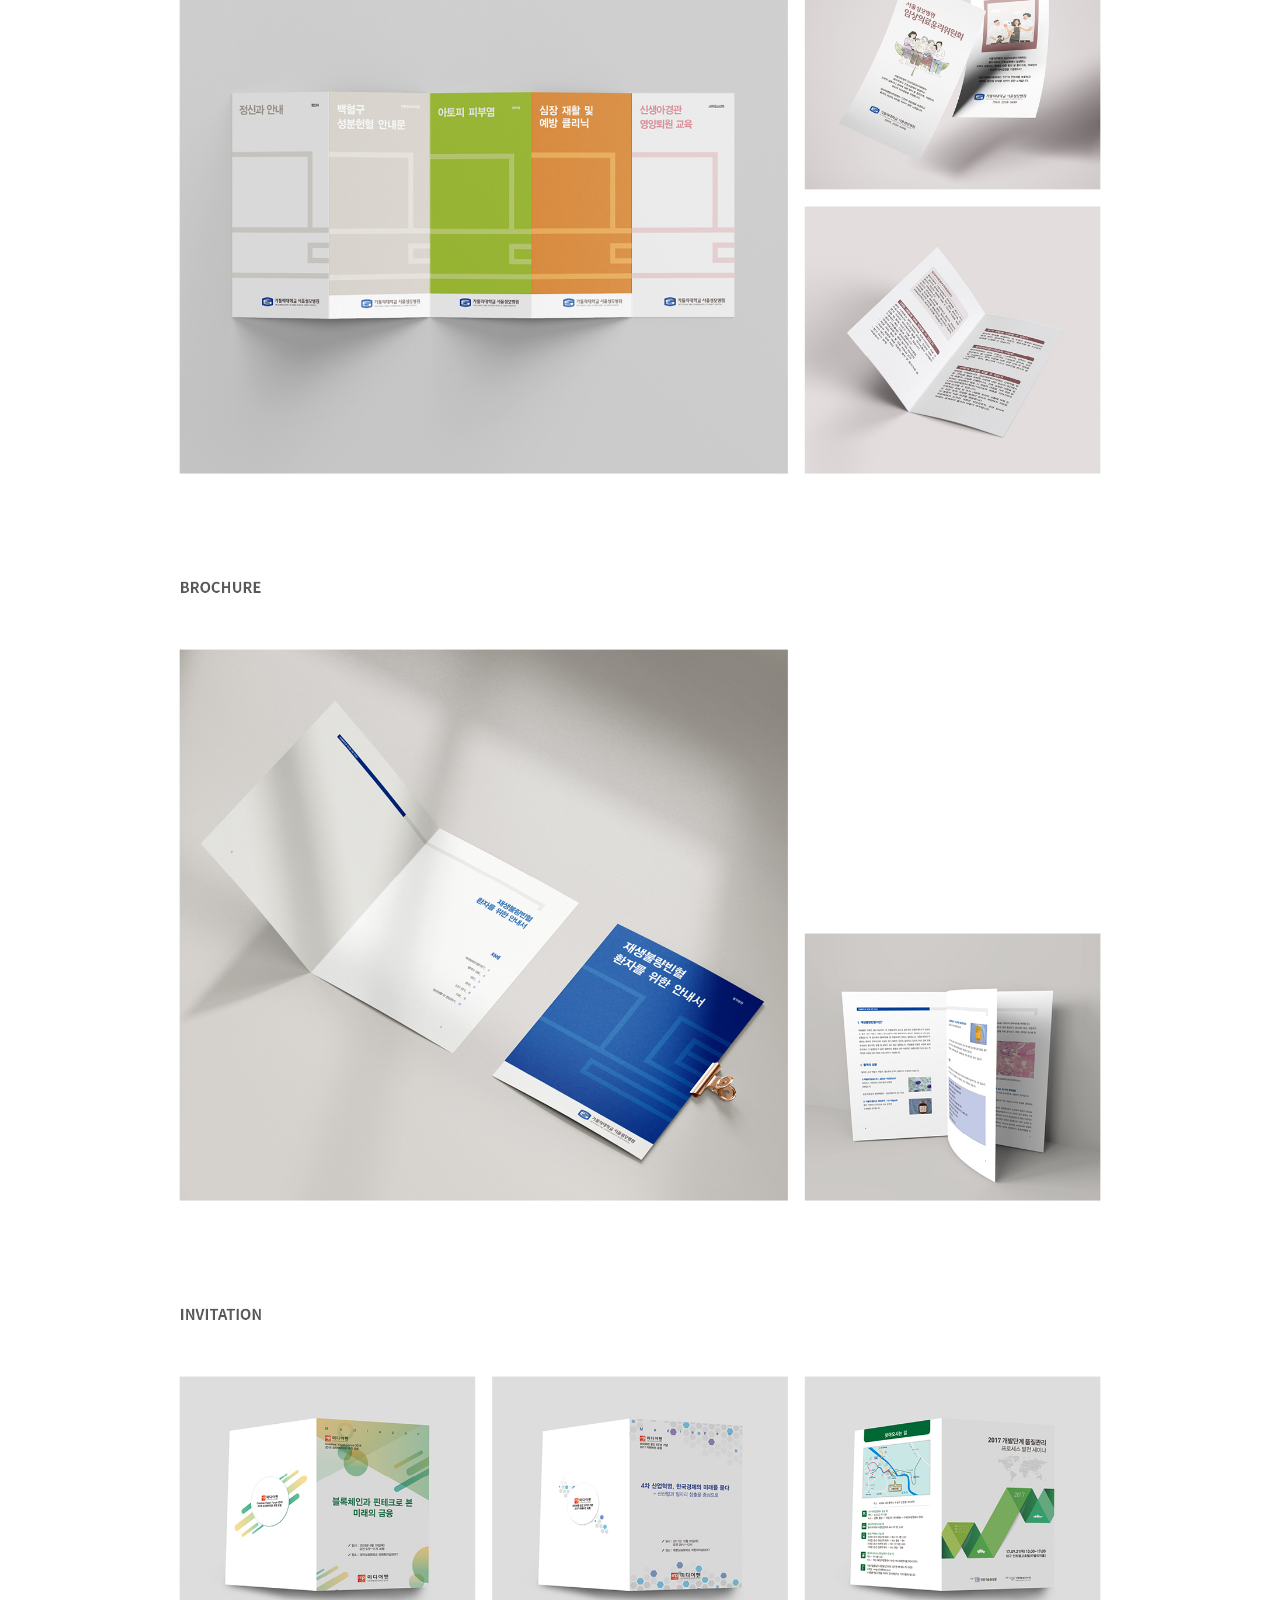
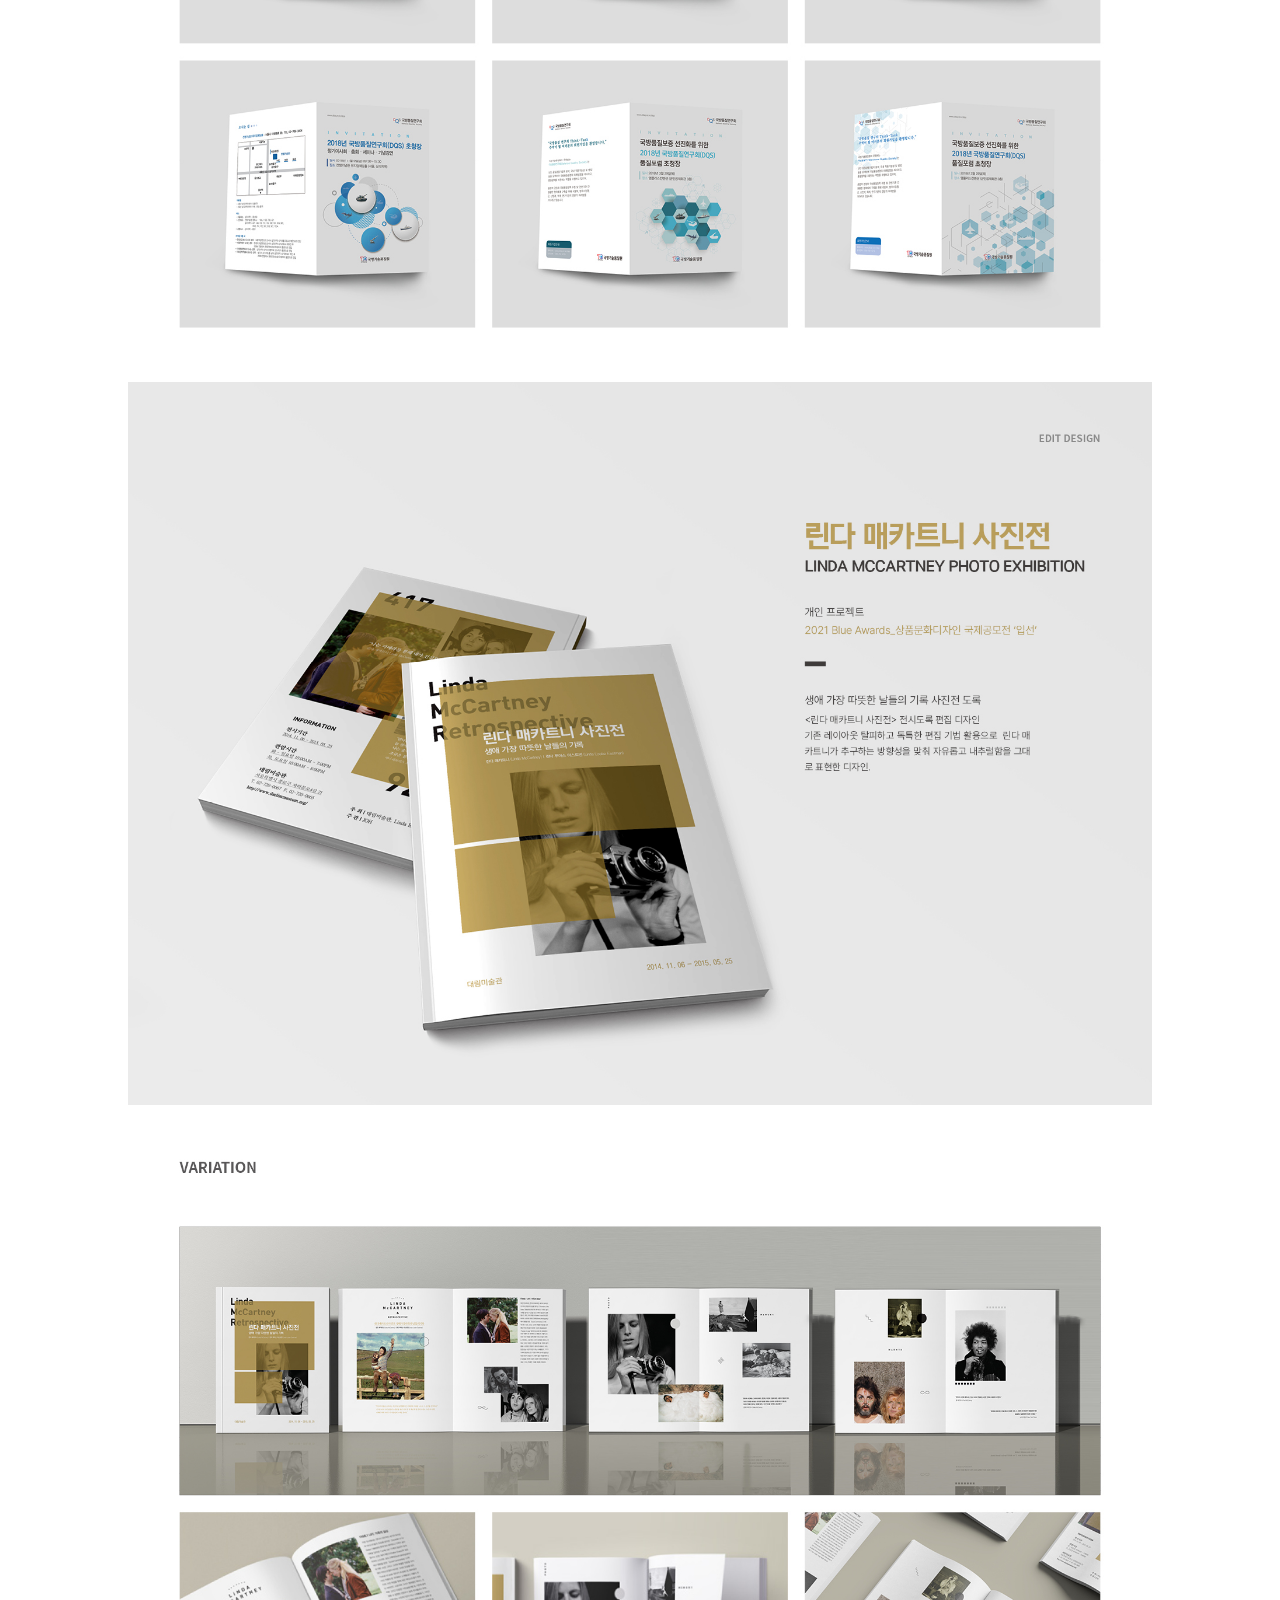
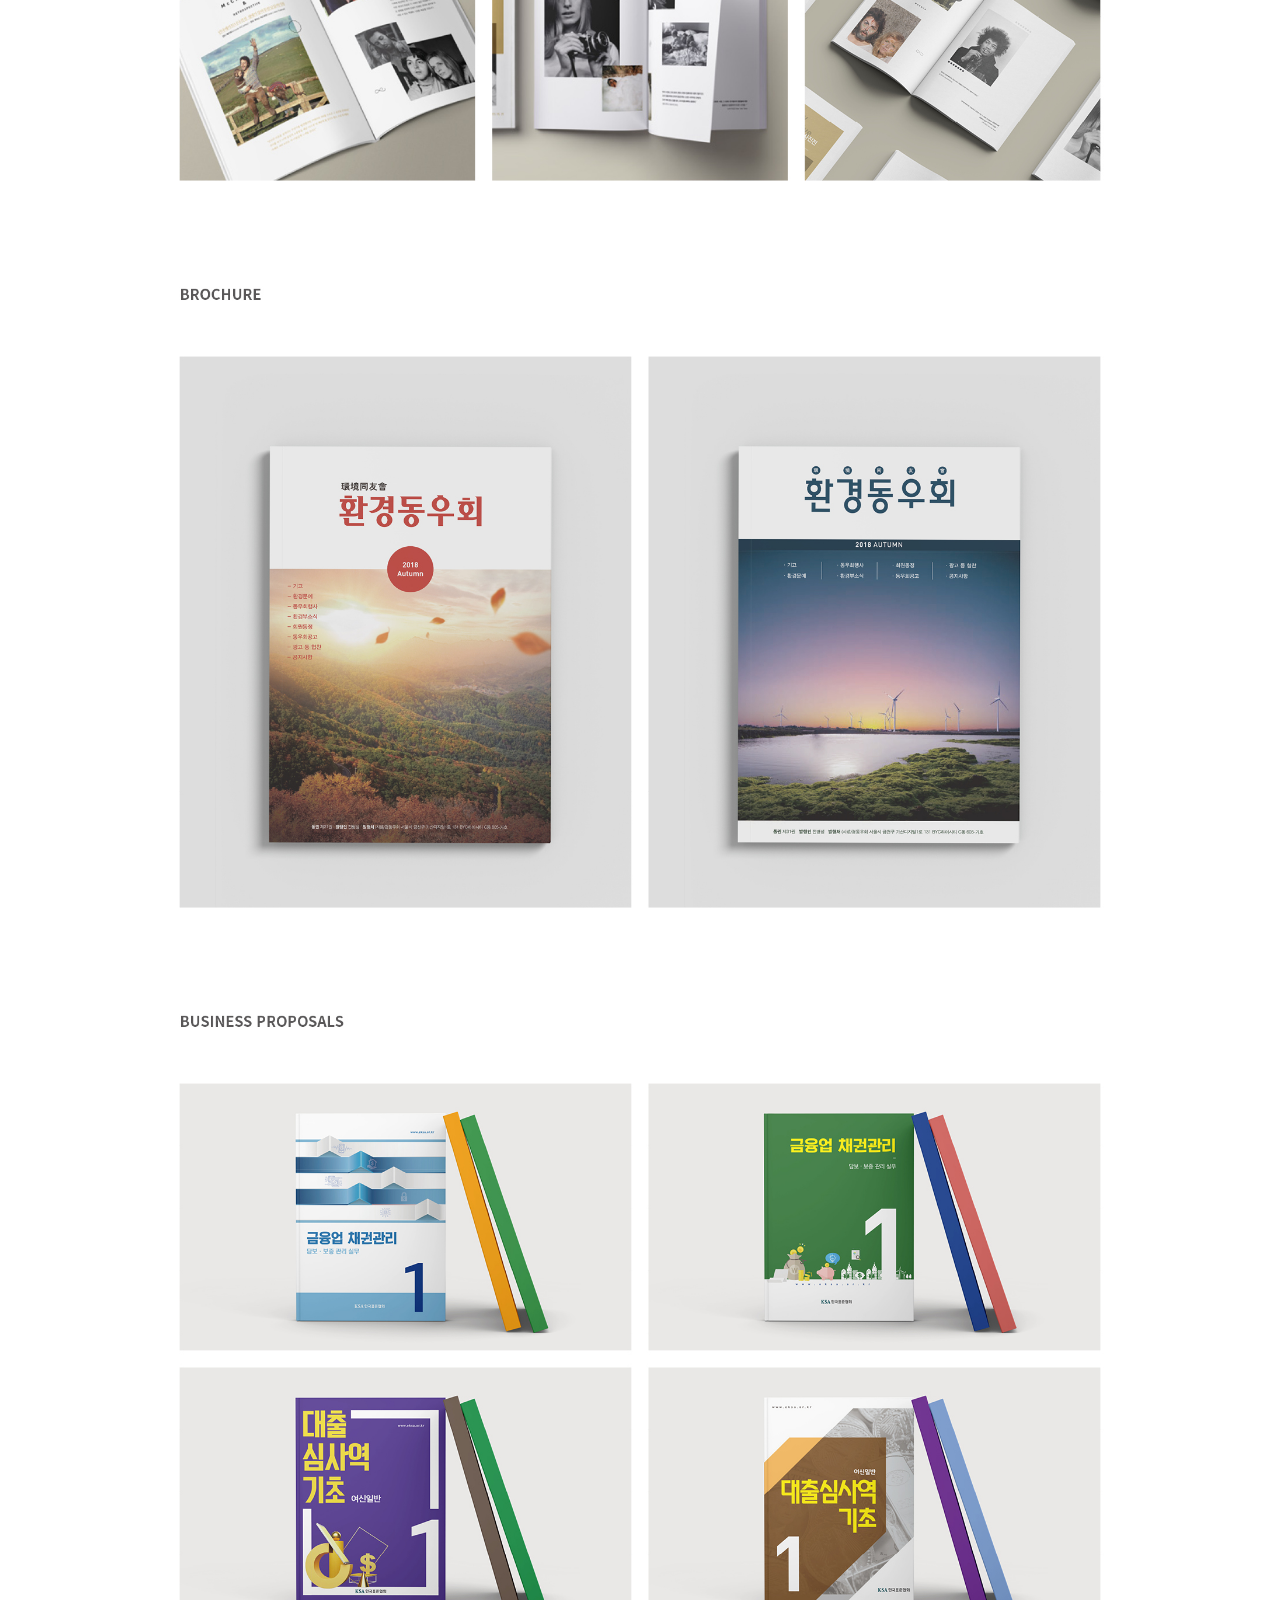
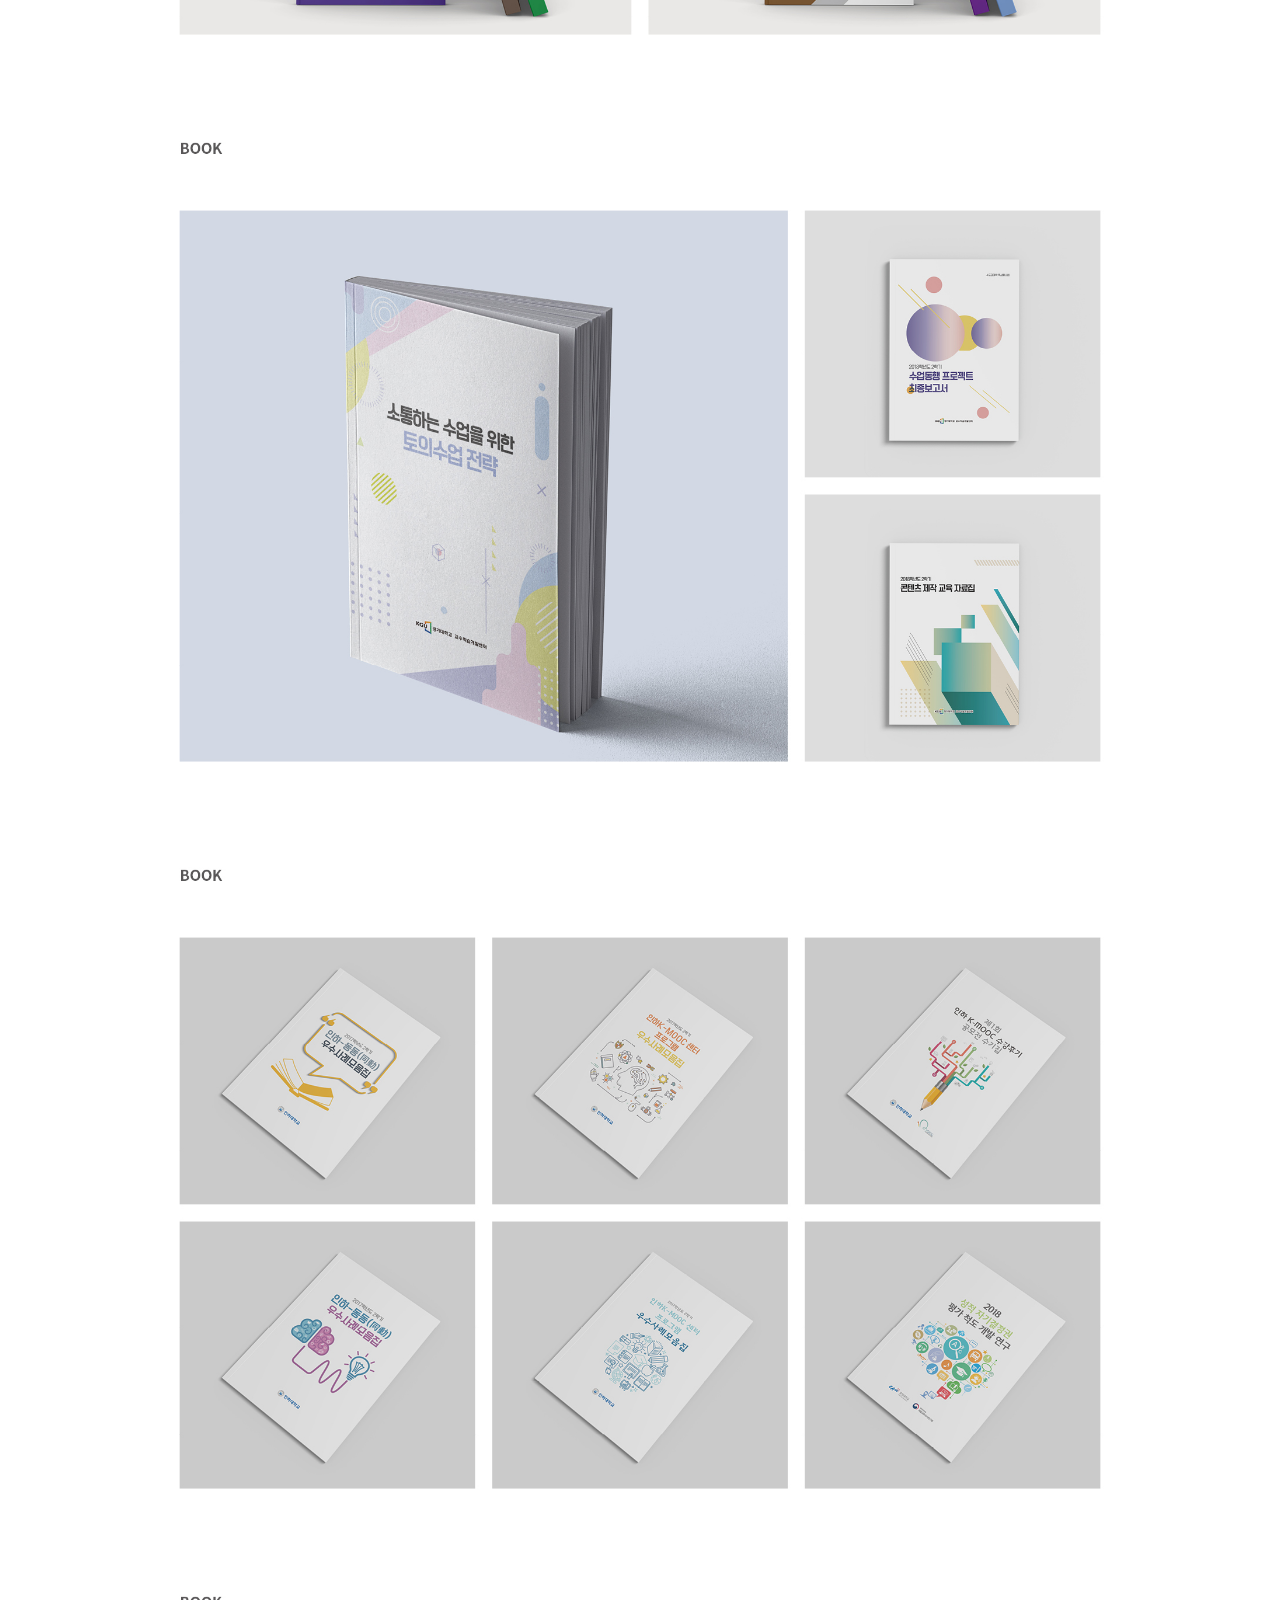
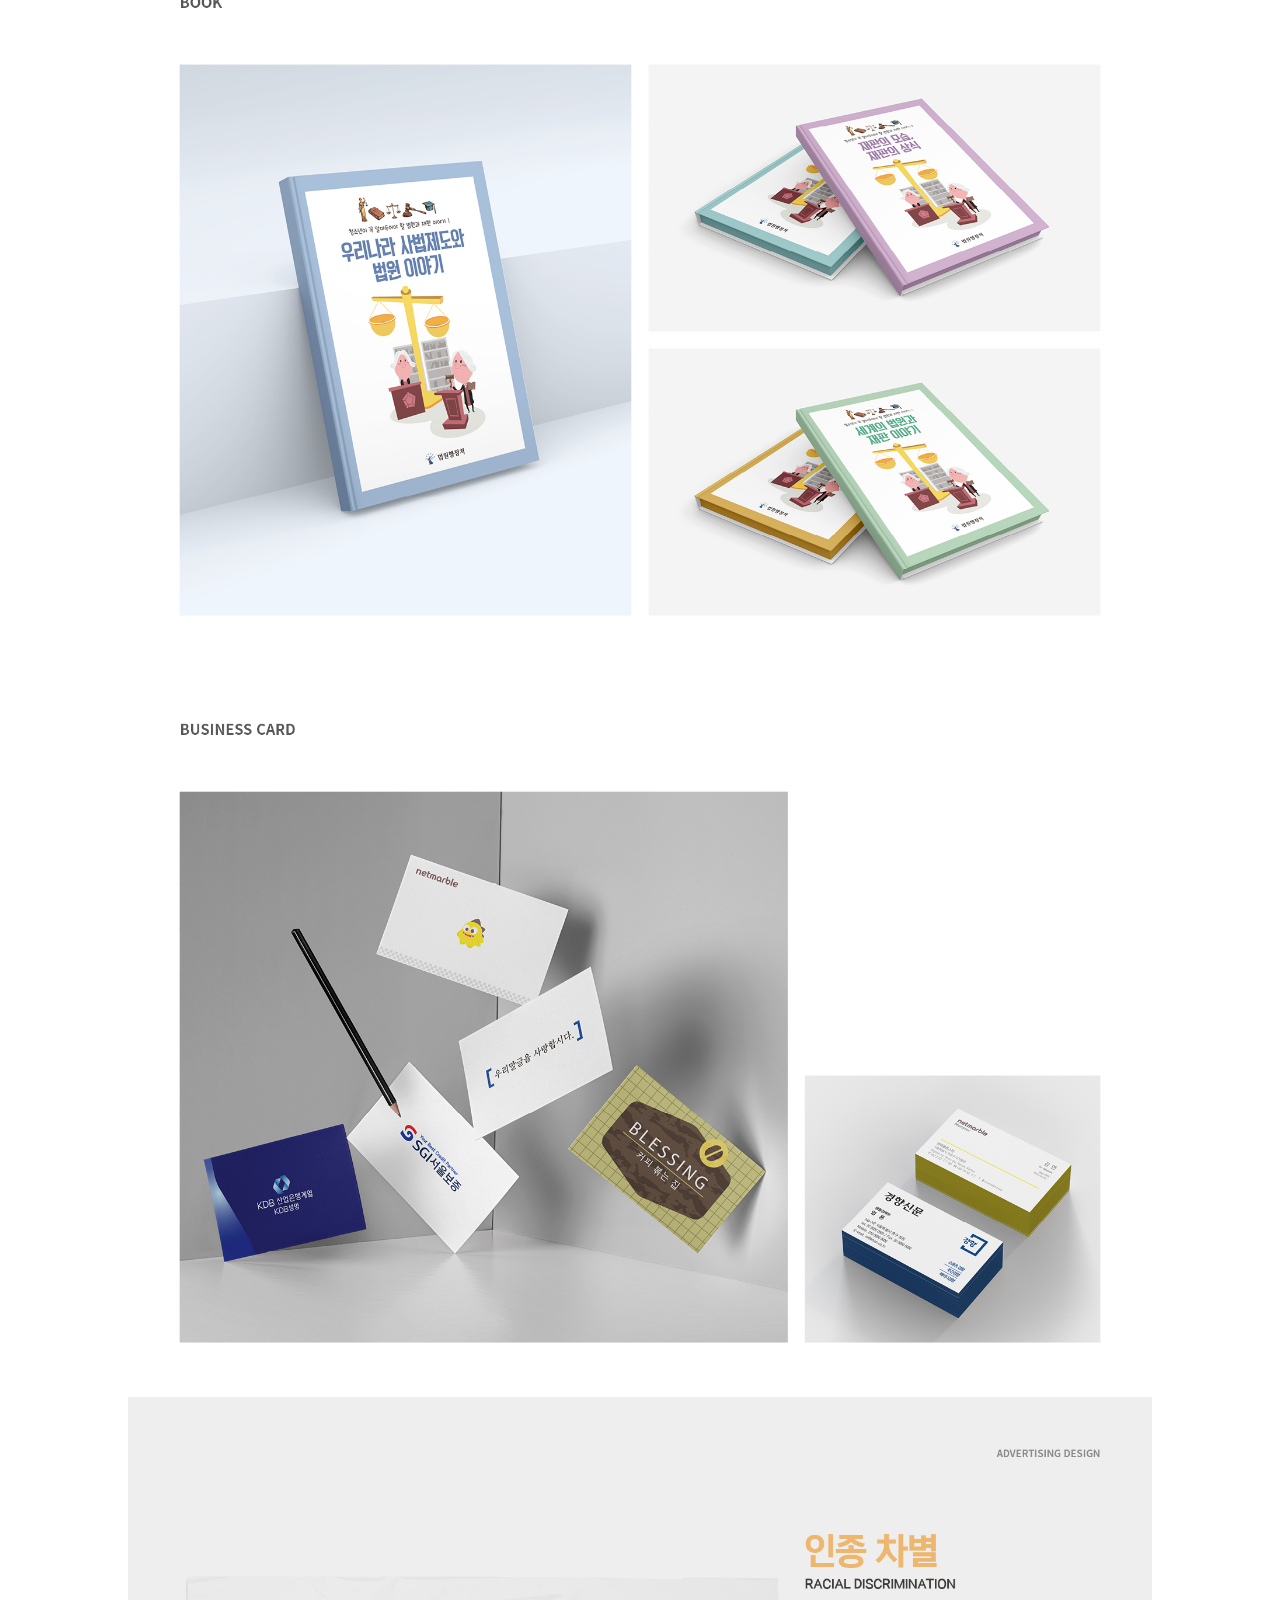
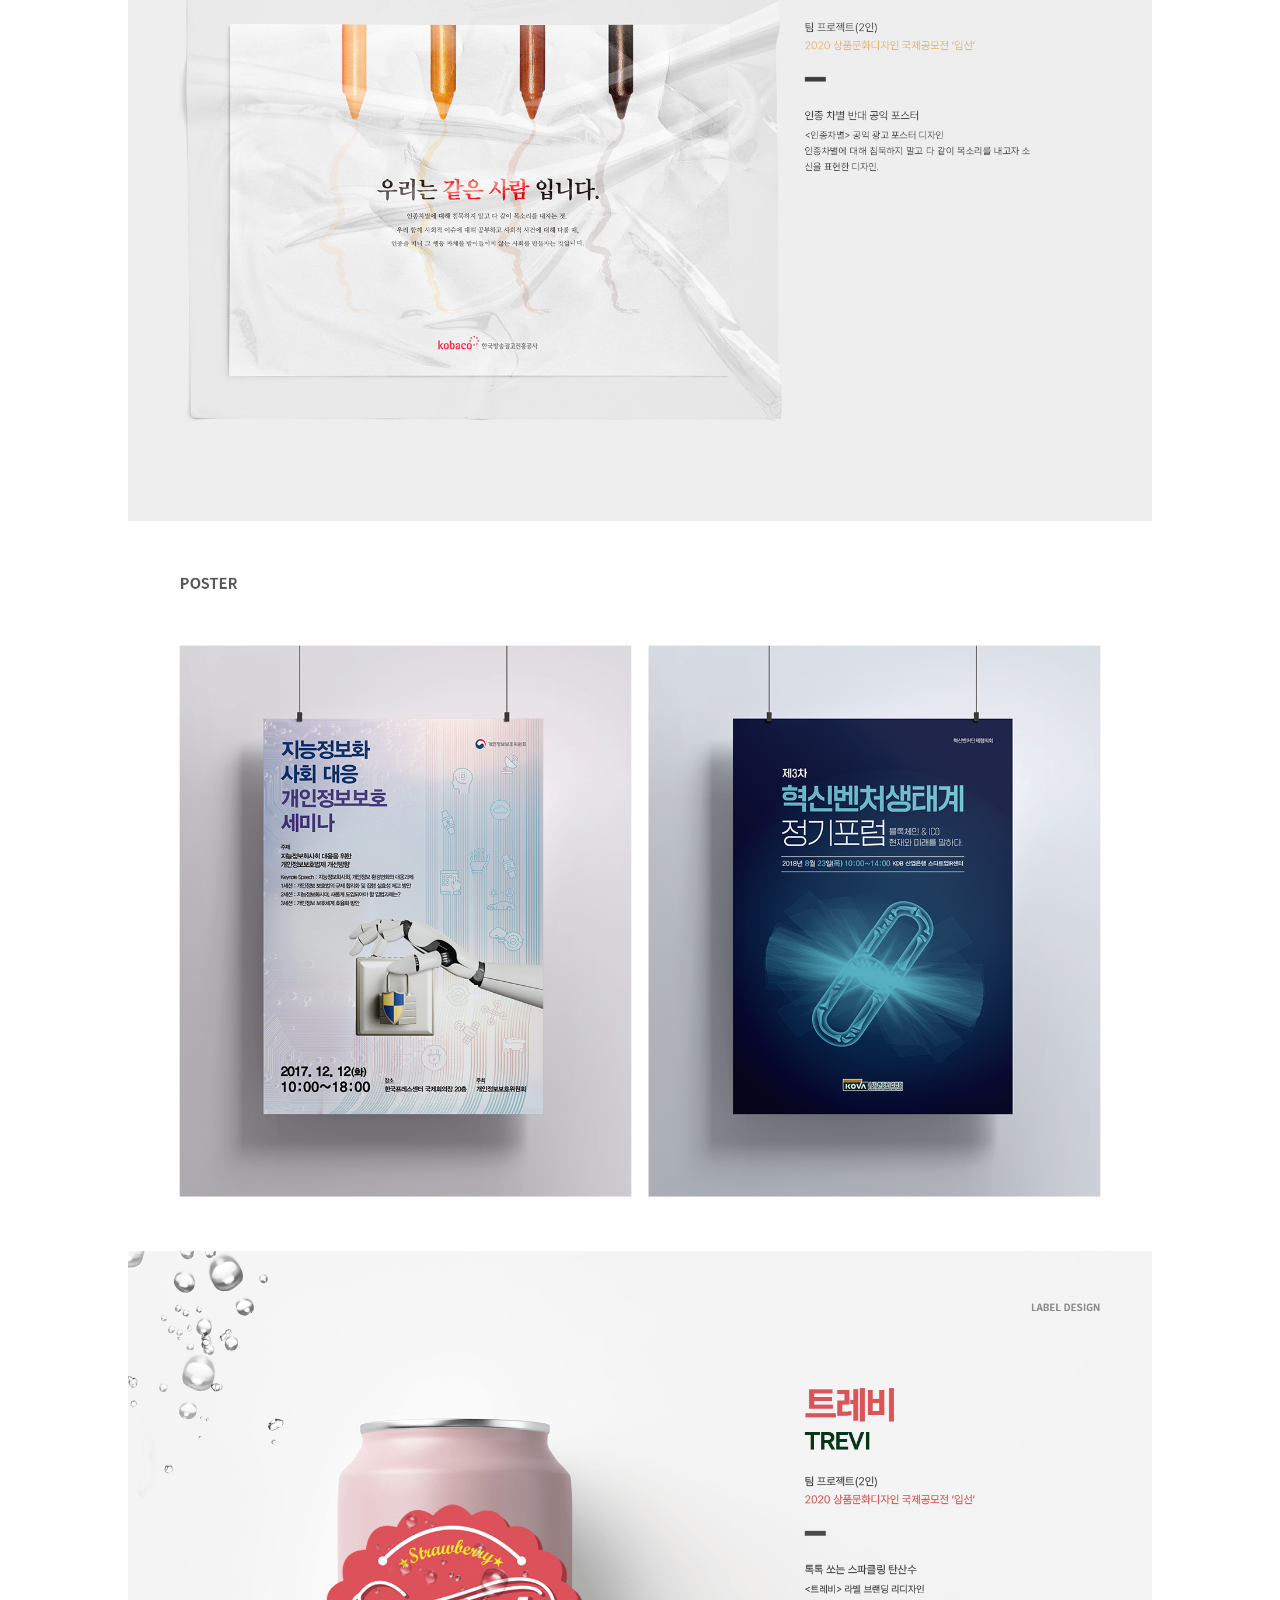
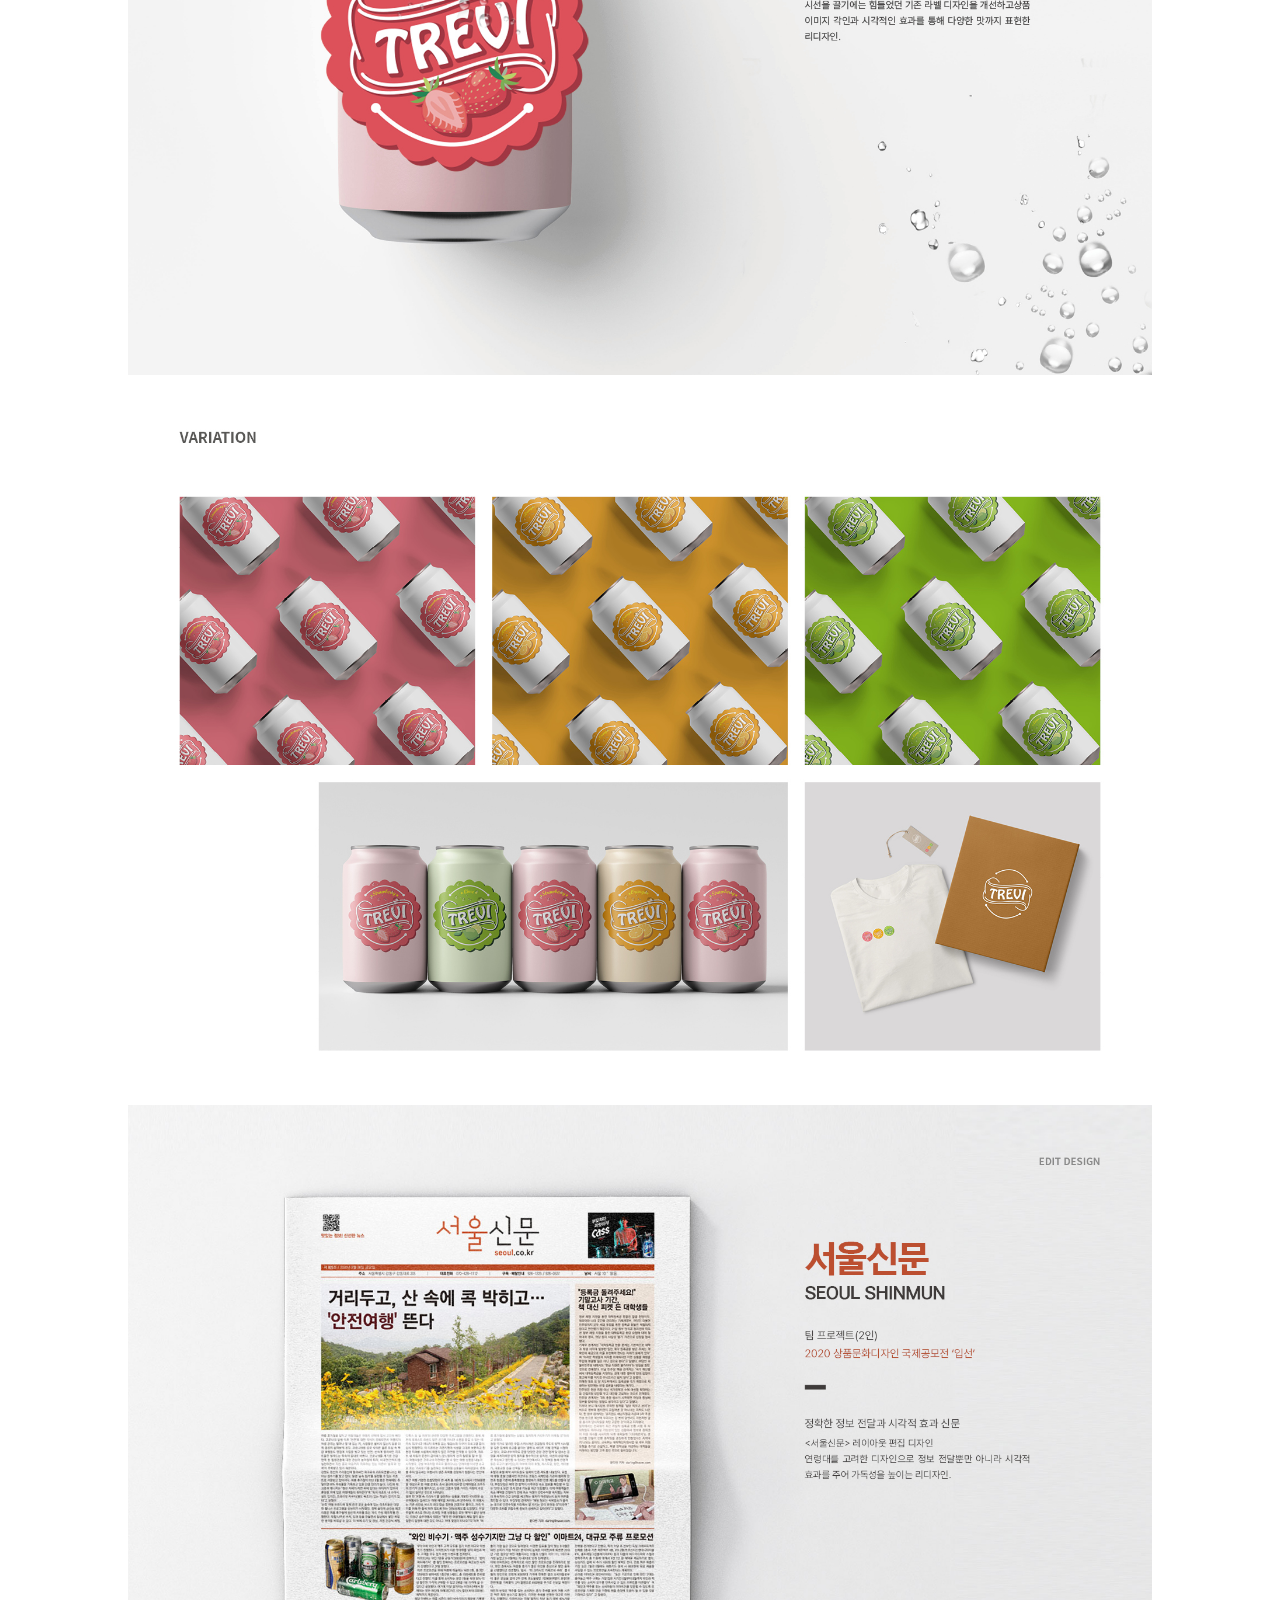
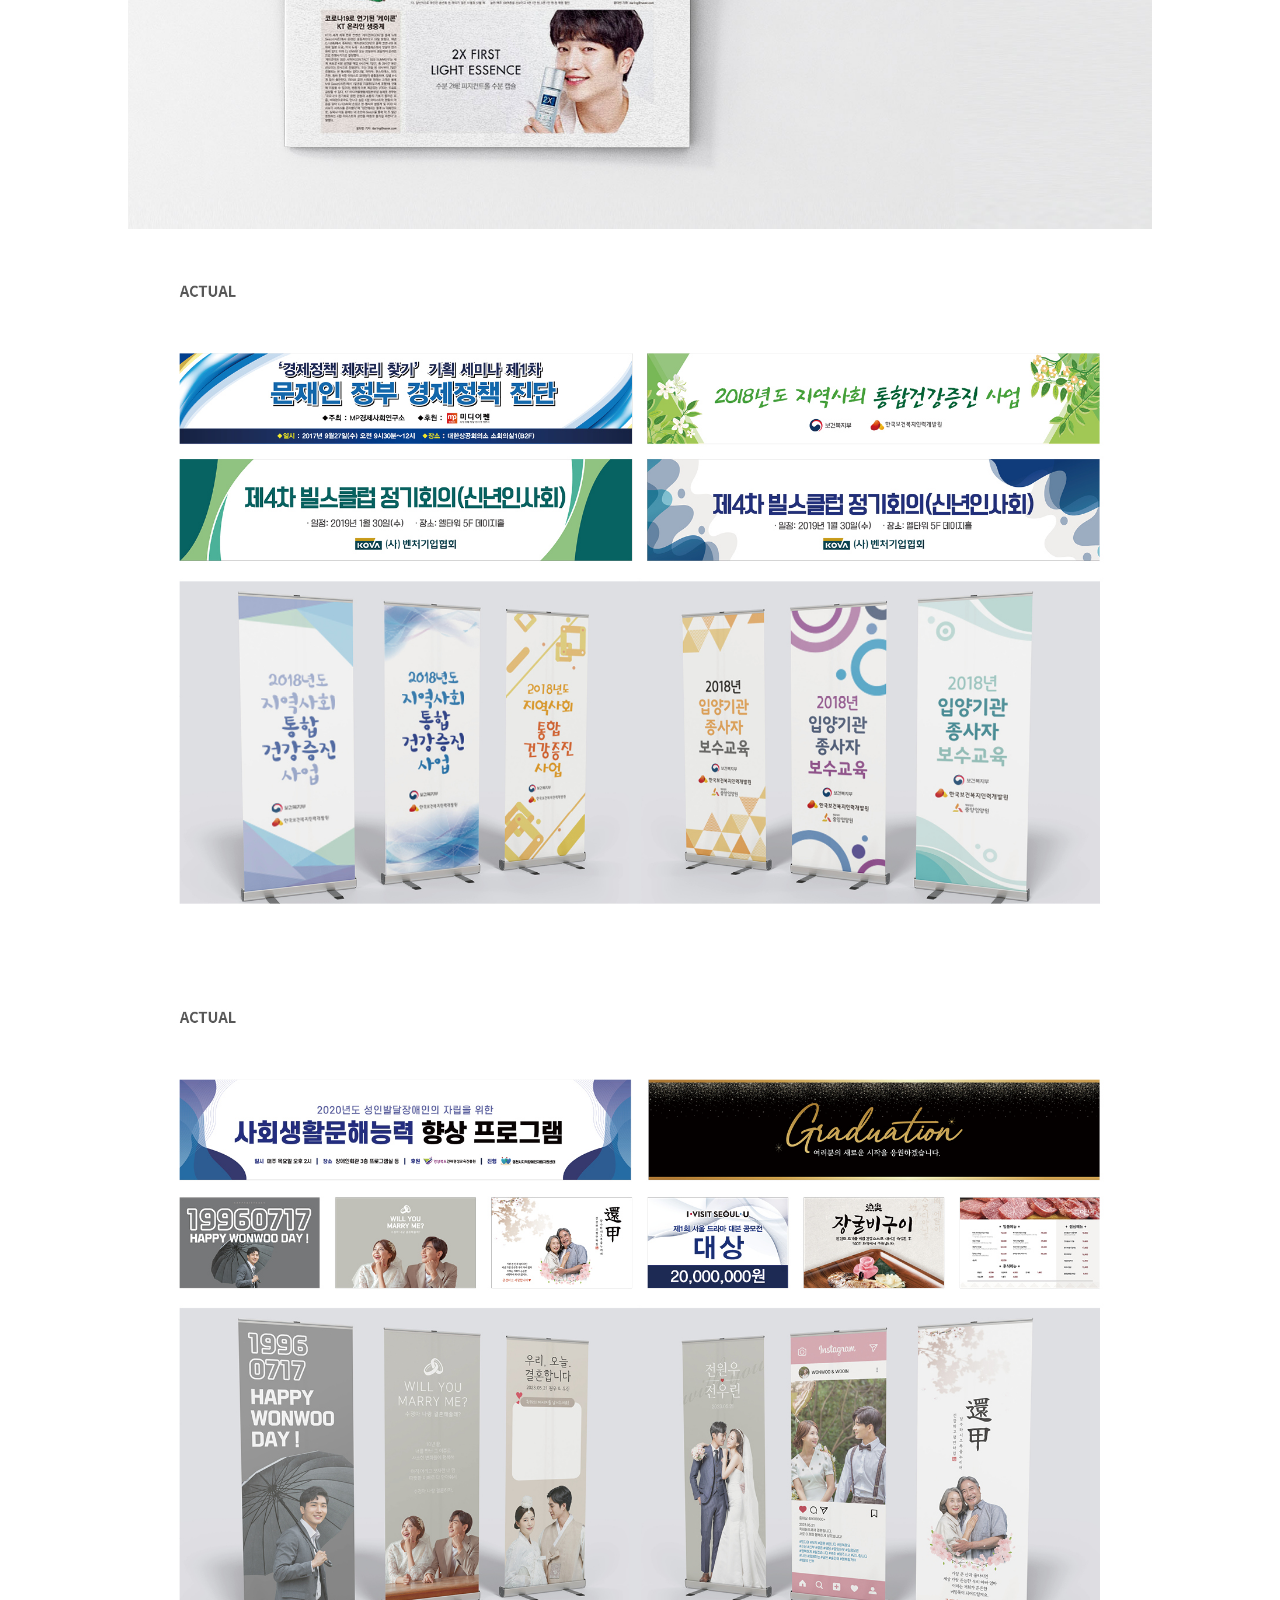
==== commit de349675: "Add files via upload" ====
--- a/index.html
+++ b/index.html
@@ -91,7 +91,7 @@
 </div>
 
 <footer id="footer"><!--푸터-->
-		<address class="company">Copyright 2020 Suji, Jung. All Rights Reserved.</address>
+		<address class="company">Copyright 2023 Suji, Jung. All Rights Reserved.</address>
 </footer>
 
 </body>
